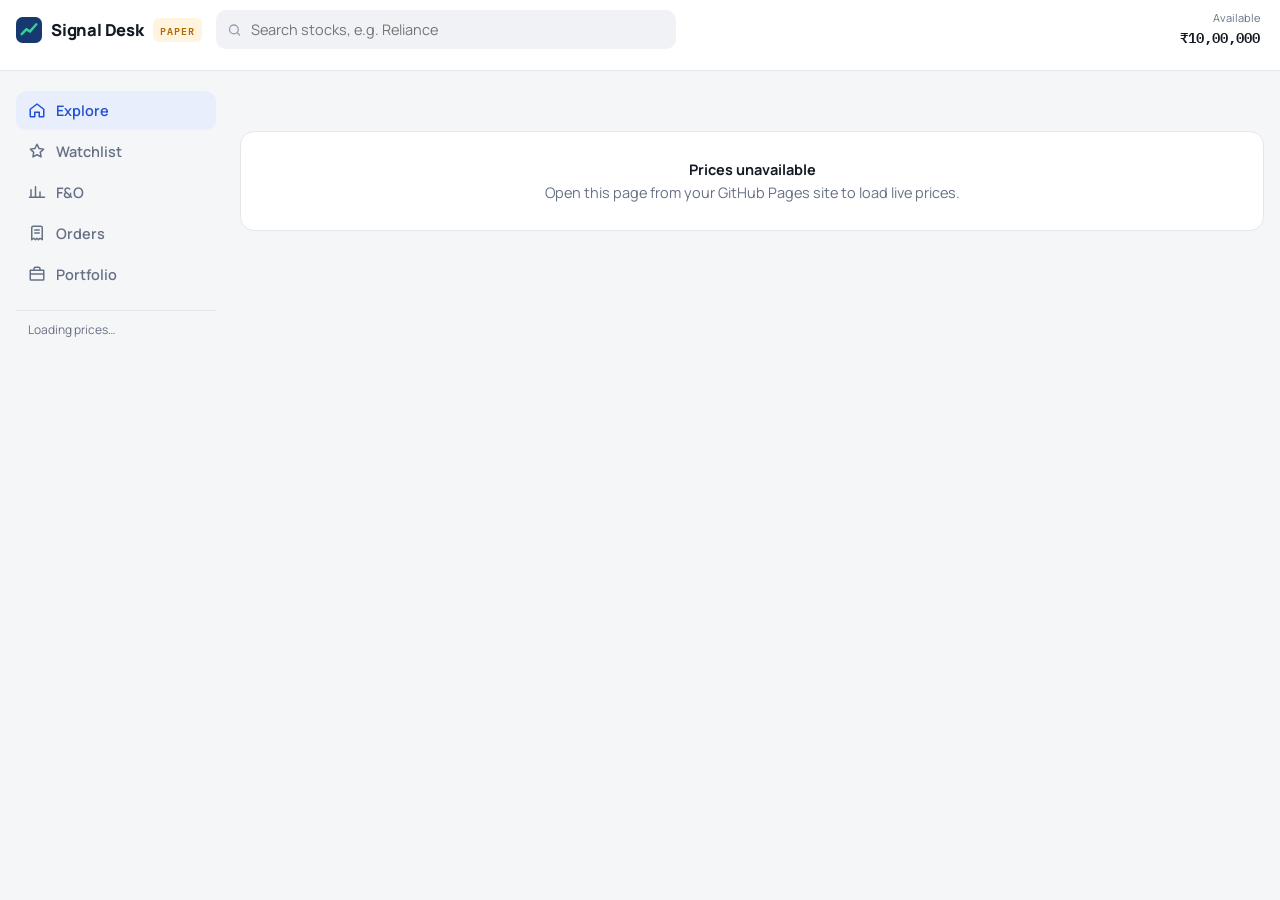
==== docs/trade/index.html @ 90d7a387 "Add Groww-style paper trading app (stocks, F&O, portfolio) on live prices - docs/trade/engine.js: or" ====
<!doctype html>
<html lang="en">
<head>
<meta charset="utf-8">
<meta name="viewport" content="width=device-width, initial-scale=1, viewport-fit=cover">
<title>Signal Desk Trade</title>
<meta name="robots" content="noindex, nofollow">
<meta name="theme-color" content="#f5f6f8">
<link rel="icon" href="data:image/svg+xml,<svg xmlns='http://www.w3.org/2000/svg' viewBox='0 0 32 32'><rect width='32' height='32' rx='8' fill='%23163a70'/><path d='M7 21l6-6 4 3 8-9' stroke='%2334d399' stroke-width='3' fill='none' stroke-linecap='round' stroke-linejoin='round'/></svg>">
<link rel="preconnect" href="https://fonts.googleapis.com">
<link href="https://fonts.googleapis.com/css2?family=Manrope:wght@400;500;600;700;800&family=IBM+Plex+Mono:wght@400;500;600&display=swap" rel="stylesheet">
<style>
/* Layout: sticky top bar + index ticker, sidebar nav on desktop / bottom nav on phones, sheet for orders */
:root{
  --bg:#f5f6f8; --surface:#ffffff; --surface2:#f0f2f5; --ink:#141a24; --muted:#667085; --faint:#98a2b3;
  --line:#e4e7ec; --accent:#1f4fd6; --accent-ink:#ffffff; --accent-soft:#e8eefc;
  --up:#0b9a5f; --up-soft:#e6f6ee; --down:#d9363e; --down-soft:#fdecec; --warn:#b26b00; --warn-soft:#fff4e0;
  --shadow:0 1px 2px rgba(16,24,40,.06),0 8px 24px rgba(16,24,40,.06);
  --sans:"Manrope",system-ui,-apple-system,"Segoe UI",sans-serif; --mono:"IBM Plex Mono",ui-monospace,Menlo,monospace;
  --r:14px;
}
@media (prefers-color-scheme: dark){:root:not([data-theme="light"]){
  --bg:#0c1016; --surface:#141a22; --surface2:#1b222c; --ink:#e7ebf1; --muted:#97a1b1; --faint:#677285;
  --line:#252d39; --accent:#7aa2ff; --accent-ink:#0c1016; --accent-soft:#1b2640;
  --up:#33d391; --up-soft:rgba(51,211,145,.12); --down:#ff6b72; --down-soft:rgba(255,107,114,.12); --warn:#f2b44c; --warn-soft:rgba(242,180,76,.12);
  --shadow:0 1px 2px rgba(0,0,0,.3),0 8px 24px rgba(0,0,0,.25); color-scheme:dark}}
:root[data-theme="dark"]{
  --bg:#0c1016; --surface:#141a22; --surface2:#1b222c; --ink:#e7ebf1; --muted:#97a1b1; --faint:#677285;
  --line:#252d39; --accent:#7aa2ff; --accent-ink:#0c1016; --accent-soft:#1b2640;
  --up:#33d391; --up-soft:rgba(51,211,145,.12); --down:#ff6b72; --down-soft:rgba(255,107,114,.12); --warn:#f2b44c; --warn-soft:rgba(242,180,76,.12);
  --shadow:0 1px 2px rgba(0,0,0,.3),0 8px 24px rgba(0,0,0,.25); color-scheme:dark}
*{box-sizing:border-box}
html,body{margin:0;background:var(--bg);color:var(--ink);font-family:var(--sans);font-size:14.5px;-webkit-font-smoothing:antialiased}
button,input,select{font:inherit;color:inherit}
button{cursor:pointer}
a{color:var(--accent);text-decoration:none}
.num{font-family:var(--mono);font-variant-numeric:tabular-nums;letter-spacing:-.2px}
.up{color:var(--up)} .down{color:var(--down)} .muted{color:var(--muted)} .faint{color:var(--faint)}
:focus-visible{outline:2px solid var(--accent);outline-offset:2px}

/* top bar */
.top{position:sticky;top:0;z-index:30;background:var(--surface);border-bottom:1px solid var(--line);padding-top:env(safe-area-inset-top,0px)}
.top-in{display:flex;align-items:center;gap:14px;padding:10px max(16px,env(safe-area-inset-right,0px)) 10px max(16px,env(safe-area-inset-left,0px));max-width:1320px;margin:0 auto}
.brand{display:flex;align-items:center;gap:9px;font-weight:800;font-size:16.5px;letter-spacing:-.2px;white-space:nowrap}
.brand svg{width:26px;height:26px;flex:none}
.paper{font:600 10px var(--mono);letter-spacing:1px;color:var(--warn);background:var(--warn-soft);padding:3px 7px;border-radius:6px}
.search{position:relative;flex:1;max-width:460px}
.search input{width:100%;background:var(--surface2);border:1px solid transparent;border-radius:10px;padding:9px 12px 9px 34px;outline:none}
.search input:focus{border-color:var(--accent);background:var(--surface)}
.search svg{position:absolute;left:11px;top:50%;transform:translateY(-50%);width:15px;height:15px;color:var(--faint)}
.results{position:absolute;left:0;right:0;top:calc(100% + 6px);background:var(--surface);border:1px solid var(--line);border-radius:12px;box-shadow:var(--shadow);max-height:60vh;overflow:auto;z-index:40}
.results button{display:flex;width:100%;justify-content:space-between;gap:12px;padding:10px 12px;background:none;border:0;text-align:left}
.results button:hover,.results button.sel{background:var(--surface2)}
.funds-pill{margin-left:auto;display:flex;flex-direction:column;align-items:flex-end;line-height:1.15;background:none;border:0;padding:2px 4px}
.funds-pill span{font-size:11px;color:var(--muted)} .funds-pill b{font:600 14px var(--mono)}
.ticker{display:flex;gap:8px;overflow-x:auto;padding:0 max(16px,env(safe-area-inset-right,0px)) 10px max(16px,env(safe-area-inset-left,0px));max-width:1320px;margin:0 auto;scrollbar-width:none}
.ticker::-webkit-scrollbar{display:none}
.tick{flex:none;display:flex;gap:8px;align-items:baseline;background:var(--surface2);border:0;border-radius:9px;padding:6px 10px;white-space:nowrap}
.tick b{font-weight:700;font-size:12.5px} .tick .num{font-size:12.5px}

/* shell */
.shell{max-width:1320px;margin:0 auto;display:grid;grid-template-columns:200px minmax(0,1fr);gap:24px;padding:20px max(16px,env(safe-area-inset-right,0px)) 40px max(16px,env(safe-area-inset-left,0px))}
.side{position:sticky;top:120px;align-self:start;display:flex;flex-direction:column;gap:2px}
.nav-btn{display:flex;align-items:center;gap:10px;padding:10px 12px;border-radius:10px;background:none;border:0;font-weight:600;color:var(--muted);text-align:left}
.nav-btn svg{width:18px;height:18px}
.nav-btn:hover{background:var(--surface2);color:var(--ink)}
.nav-btn.on{background:var(--accent-soft);color:var(--accent)}
.data-note{margin-top:14px;padding:10px 12px;font-size:12px;color:var(--muted);line-height:1.5;border-top:1px solid var(--line)}
.bottom{display:none}
main{min-width:0}
h1{font-size:22px;letter-spacing:-.3px;margin:0 0 4px;text-wrap:balance}
h2{font-size:15.5px;margin:26px 0 12px;letter-spacing:-.1px}
.sub{color:var(--muted);font-size:13px}
.card{background:var(--surface);border:1px solid var(--line);border-radius:var(--r)}
.pad{padding:16px}
.row{display:flex;align-items:center;gap:12px}
.grow{flex:1;min-width:0}
.pill{display:inline-flex;align-items:center;gap:5px;font:600 11px var(--mono);letter-spacing:.4px;padding:3px 7px;border-radius:6px;background:var(--surface2);color:var(--muted);white-space:nowrap}
.pill.up{background:var(--up-soft);color:var(--up)} .pill.down{background:var(--down-soft);color:var(--down)}
.pill.warn{background:var(--warn-soft);color:var(--warn)} .pill.acc{background:var(--accent-soft);color:var(--accent)}
.dot{width:7px;height:7px;border-radius:50%;background:currentColor}
.live .dot{animation:pulse 1.6s infinite}
@keyframes pulse{50%{opacity:.25}}
@media (prefers-reduced-motion:reduce){.live .dot{animation:none}}

.grid{display:grid;gap:12px}
.g-idx{grid-template-columns:repeat(auto-fill,minmax(150px,1fr))}
.g-tiles{grid-template-columns:repeat(auto-fill,minmax(150px,1fr))}
.tile{background:var(--surface);border:1px solid var(--line);border-radius:12px;padding:12px 14px;text-align:left;display:flex;flex-direction:column;gap:6px;min-width:0}
.tile:hover{border-color:var(--faint)}
.tile .nm{font-weight:700;font-size:13.5px;white-space:nowrap;overflow:hidden;text-overflow:ellipsis}
.tile .px{font:600 16px var(--mono)}
.tile .ch{font:500 12.5px var(--mono)}
.tabs{display:flex;gap:6px;flex-wrap:wrap}
.tab{border:1px solid var(--line);background:var(--surface);padding:7px 12px;border-radius:999px;font-weight:600;font-size:13px;color:var(--muted)}
.tab.on{background:var(--ink);color:var(--surface);border-color:var(--ink)}
.seg{display:inline-flex;background:var(--surface2);border-radius:10px;padding:3px;gap:2px}
.seg button{border:0;background:none;padding:7px 12px;border-radius:8px;font-weight:600;font-size:13px;color:var(--muted)}
.seg button.on{background:var(--surface);color:var(--ink);box-shadow:0 1px 2px rgba(0,0,0,.08)}

/* tables & lists */
.tbl-wrap{overflow-x:auto}
table{width:100%;border-collapse:collapse}
th,td{padding:10px 12px;border-bottom:1px solid var(--line);text-align:left;white-space:nowrap;font-size:13.5px}
th{font-size:11.5px;color:var(--muted);font-weight:600;letter-spacing:.3px;text-transform:uppercase;background:var(--surface)}
tr:last-child td{border-bottom:0}
td.r,th.r{text-align:right}
tbody tr.click{cursor:pointer} tbody tr.click:hover td{background:var(--surface2)}
.list-item{display:flex;align-items:center;gap:12px;padding:12px 16px;border-bottom:1px solid var(--line);background:none;border-left:0;border-right:0;border-top:0;width:100%;text-align:left}
.list-item:last-child{border-bottom:0}
.list-item:hover{background:var(--surface2)}
.li-main{flex:1;min-width:0}
.li-main b{display:block;font-weight:700;white-space:nowrap;overflow:hidden;text-overflow:ellipsis}
.li-main > span{font-size:12.5px;color:var(--muted);white-space:nowrap;overflow:hidden;text-overflow:ellipsis;display:block}
.li-end{text-align:right}
.li-end b{display:block;font:600 14px var(--mono)}
.li-end span{font:500 12.5px var(--mono)}
.empty{padding:28px 16px;text-align:center;color:var(--muted)}
.empty b{display:block;color:var(--ink);margin-bottom:4px}

/* buttons */
.btn{border:0;border-radius:10px;padding:10px 16px;font-weight:700;background:var(--surface2);color:var(--ink)}
.btn:hover{filter:brightness(.97)}
.btn.buy{background:var(--up);color:#fff} .btn.sell{background:var(--down);color:#fff}
.btn.pri{background:var(--accent);color:var(--accent-ink)}
.btn.ghost{background:none;border:1px solid var(--line)}
.btn.sm{padding:6px 10px;font-size:12.5px;border-radius:8px}
.btn:disabled{opacity:.5;cursor:not-allowed}
.icon-btn{border:1px solid var(--line);background:var(--surface);border-radius:10px;width:38px;height:38px;display:inline-grid;place-items:center}
.icon-btn svg{width:18px;height:18px}
.icon-btn.on{color:var(--warn);border-color:var(--warn)}

/* stock page */
.quote-head{display:flex;flex-wrap:wrap;gap:16px;align-items:flex-end;justify-content:space-between}
.big{font:600 30px var(--mono);letter-spacing:-.6px}
.chart{position:relative;margin-top:14px}
.chart svg{display:block;width:100%;height:240px}
.chart .tip{position:absolute;top:0;pointer-events:none;background:var(--surface);border:1px solid var(--line);border-radius:8px;padding:4px 8px;font:500 12px var(--mono);box-shadow:var(--shadow);white-space:nowrap;transform:translateX(-50%)}
.range{display:grid;gap:6px}
.range .bar{position:relative;height:6px;background:var(--surface2);border-radius:3px}
.range .bar i{position:absolute;top:-3px;width:3px;height:12px;border-radius:2px;background:var(--ink);transform:translateX(-1px)}
.range .ends{display:flex;justify-content:space-between;font:500 12px var(--mono);color:var(--muted)}
.stats{display:grid;grid-template-columns:repeat(auto-fill,minmax(150px,1fr));gap:14px 20px}
.stat span{display:block;font-size:12px;color:var(--muted);margin-bottom:3px}
.stat b{font:600 15px var(--mono)}
.trade-bar{display:flex;gap:10px}
.trade-bar .btn{flex:1;padding:12px}

/* option chain */
.oc th,.oc td{padding:7px 10px;font-size:13px}
.oc td.k{font-weight:700;text-align:center;background:var(--surface2);font-family:var(--mono)}
.oc th.k{text-align:center}
.oc td.itm{background:var(--warn-soft)}
.oc .px-btn{border:1px solid transparent;background:none;border-radius:7px;padding:4px 7px;font:600 13px var(--mono)}
.oc .px-btn:hover{border-color:var(--accent);color:var(--accent)}
.oc tr.spot td{padding:0;border-bottom:2px solid var(--accent);height:0}
.oc .spot-tag{position:relative}
.oc .spot-tag span{position:absolute;left:50%;transform:translate(-50%,-50%);background:var(--accent);color:var(--accent-ink);font:600 11px var(--mono);padding:2px 8px;border-radius:999px}
.oi{font-size:12px;color:var(--muted)}

/* signal card */
.sig{display:flex;flex-wrap:wrap;gap:12px 20px;align-items:center;padding:14px 16px;border-radius:var(--r);border:1px solid var(--line);background:var(--surface)}
.sig.call{border-color:var(--up);background:linear-gradient(110deg,var(--up-soft),var(--surface) 55%)}
.sig.put{border-color:var(--down);background:linear-gradient(110deg,var(--down-soft),var(--surface) 55%)}
.sig .k{font-size:11px;letter-spacing:.8px;text-transform:uppercase;font-weight:700}
.sig .o{font:600 18px var(--mono)}

/* sheet */
.scrim{position:fixed;inset:0;background:rgba(10,14,20,.42);z-index:50;display:flex;justify-content:flex-end}
.sheet{width:min(440px,100%);height:100%;background:var(--surface);display:flex;flex-direction:column;box-shadow:var(--shadow);padding-top:env(safe-area-inset-top,0px)}
.sheet-h{padding:16px 18px;border-bottom:1px solid var(--line)}
.sheet-b{padding:16px 18px;overflow:auto;flex:1;display:flex;flex-direction:column;gap:16px}
.sheet-f{padding:14px 18px calc(14px + env(safe-area-inset-bottom,0px));border-top:1px solid var(--line);display:flex;flex-direction:column;gap:10px}
.side-toggle{display:grid;grid-template-columns:1fr 1fr;background:var(--surface2);border-radius:10px;padding:3px}
.side-toggle button{border:0;background:none;padding:9px;border-radius:8px;font-weight:700;color:var(--muted)}
.side-toggle button.on.b{background:var(--up);color:#fff} .side-toggle button.on.s{background:var(--down);color:#fff}
.field{display:flex;flex-direction:column;gap:6px}
.field label{font-size:12.5px;color:var(--muted);font-weight:600}
.field input{border:1px solid var(--line);background:var(--surface);border-radius:10px;padding:10px 12px;font:600 15px var(--mono);outline:none;width:100%}
.field input:focus{border-color:var(--accent)}
.field input:disabled{background:var(--surface2);color:var(--muted)}
.stepper{display:flex;gap:6px}
.stepper button{width:42px;border:1px solid var(--line);background:var(--surface2);border-radius:10px;font-weight:700}
.kv{display:flex;justify-content:space-between;font-size:13px;gap:10px}
.kv b{font:600 13px var(--mono)}
.err{background:var(--down-soft);color:var(--down);border-radius:10px;padding:9px 12px;font-size:13px}
.info{background:var(--warn-soft);color:var(--warn);border-radius:10px;padding:9px 12px;font-size:13px}
.confirm{background:var(--surface2);border-radius:12px;padding:12px;display:flex;flex-direction:column;gap:10px}

/* toasts */
.toasts{position:fixed;right:max(16px,env(safe-area-inset-right,0px));bottom:calc(16px + env(safe-area-inset-bottom,0px));display:flex;flex-direction:column;gap:8px;z-index:60;max-width:min(380px,calc(100% - 32px))}
.toast{background:var(--ink);color:var(--surface);border-radius:12px;padding:11px 14px;font-size:13.5px;box-shadow:var(--shadow);animation:in .2s ease-out}
.toast b{display:block}
@keyframes in{from{transform:translateY(8px);opacity:0}}

/* summary strip */
.sum{display:grid;grid-template-columns:repeat(auto-fit,minmax(150px,1fr));gap:1px;background:var(--line);border:1px solid var(--line);border-radius:var(--r);overflow:hidden}
.sum div{background:var(--surface);padding:14px 16px}
.sum span{display:block;font-size:12px;color:var(--muted);margin-bottom:4px}
.sum b{font:600 18px var(--mono)}

@media (max-width:860px){
  .shell{grid-template-columns:minmax(0,1fr);padding-bottom:calc(84px + env(safe-area-inset-bottom,0px));padding-top:14px}
  .side{display:none}
  .bottom{display:grid;grid-template-columns:repeat(5,1fr);position:fixed;left:0;right:0;bottom:0;z-index:30;background:var(--surface);border-top:1px solid var(--line);padding:6px max(6px,env(safe-area-inset-right,0px)) calc(6px + env(safe-area-inset-bottom,0px)) max(6px,env(safe-area-inset-left,0px))}
  .bottom .nav-btn{flex-direction:column;gap:3px;font-size:11px;padding:6px 2px;justify-content:center;align-items:center}
  .bottom .nav-btn.on{background:none}
  .brand .word{display:none}
  .funds-pill span{display:none}
  .sheet{width:100%;height:auto;max-height:92%;margin-top:auto;border-radius:18px 18px 0 0}
  .scrim{align-items:flex-end}
  .toasts{bottom:calc(84px + env(safe-area-inset-bottom,0px))}
  .big{font-size:26px}
  .oc .c-chg{display:none}
  .oc th,.oc td{padding:7px 6px}
  .chart svg{height:200px}
}
</style>
</head>
<body>
<header class="top">
  <div class="top-in">
    <div class="brand">
      <svg viewBox="0 0 32 32" aria-hidden="true"><rect width="32" height="32" rx="8" fill="#163a70"/><path d="M7 21l6-6 4 3 8-9" stroke="#34d399" stroke-width="3" fill="none" stroke-linecap="round" stroke-linejoin="round"/></svg>
      <span class="word">Signal Desk</span><span class="paper" title="Virtual money – no real orders are placed">PAPER</span>
    </div>
    <div class="search">
      <svg viewBox="0 0 24 24" fill="none" stroke="currentColor" stroke-width="2.2" aria-hidden="true"><circle cx="11" cy="11" r="7"/><path d="M20 20l-3.5-3.5" stroke-linecap="round"/></svg>
      <input id="q" type="search" placeholder="Search stocks, e.g. Reliance" autocomplete="off" aria-label="Search stocks">
      <div id="results" class="results" hidden></div>
    </div>
    <button class="funds-pill" id="fundsPill" title="Available to trade"><span>Available</span><b id="availTop">—</b></button>
  </div>
  <div class="ticker" id="ticker"></div>
</header>

<div class="shell">
  <nav class="side" id="sideNav"></nav>
  <main id="view"></main>
</div>
<nav class="bottom" id="bottomNav"></nav>
<div id="sheetRoot"></div>
<div class="toasts" id="toasts" aria-live="polite"></div>

<script src="engine.js"></script>
<script>
"use strict";
const E = window.PaperEngine;
const $ = s => document.querySelector(s);
const esc = s => String(s == null ? "" : s).replace(/[&<>"']/g, c => ({"&":"&amp;","<":"&lt;",">":"&gt;",'"':"&quot;","'":"&#39;"}[c]));
const fmt = (x, d = 2) => x == null || isNaN(x) ? "—" : Number(x).toLocaleString("en-IN", {minimumFractionDigits: d, maximumFractionDigits: d});
const rs = (x, d = 2) => x == null || isNaN(x) ? "—" : (x < 0 ? "−₹" : "₹") + fmt(Math.abs(x), d);
const sgn = (x, d = 2) => x == null || isNaN(x) ? "—" : (x > 0 ? "+" : x < 0 ? "−" : "") + fmt(Math.abs(x), d);
const cls = x => x > 0 ? "up" : x < 0 ? "down" : "muted";
const compact = x => x == null ? "—" : x >= 1e7 ? fmt(x / 1e7, 2) + " Cr" : x >= 1e5 ? fmt(x / 1e5, 2) + " L" : x >= 1e3 ? fmt(x / 1e3, 1) + " K" : fmt(x, 0);
const store = {
  get(k, d) { try { const v = localStorage.getItem(k); return v ? JSON.parse(v) : d; } catch (e) { return d; } },
  set(k, v) { try { localStorage.setItem(k, JSON.stringify(v)); } catch (e) {} }
};
const ICON = {
  explore: '<path d="M3 11l9-7 9 7v9a1 1 0 01-1 1h-5v-6H9v6H4a1 1 0 01-1-1z"/>',
  watchlist: '<path d="M12 3l2.7 5.6 6.1.9-4.4 4.3 1 6.1L12 17l-5.4 2.9 1-6.1L3.2 9.5l6.1-.9z"/>',
  fno: '<path d="M4 19V9M10 19V5M16 19v-7M22 19H2"/>',
  orders: '<path d="M7 3h10a2 2 0 012 2v16l-3-2-2 2-2-2-2 2-2-2-3 2V5a2 2 0 012-2zM9 8h6M9 12h6"/>',
  portfolio: '<path d="M3 7h18v12a1 1 0 01-1 1H4a1 1 0 01-1-1zM8 7V5a2 2 0 012-2h4a2 2 0 012 2v2M3 12h18"/>',
  star: '<path d="M12 3l2.7 5.6 6.1.9-4.4 4.3 1 6.1L12 17l-5.4 2.9 1-6.1L3.2 9.5l6.1-.9z"/>',
  back: '<path d="M15 18l-6-6 6-6"/>'
};
const svg = (name, extra = "") => `<svg viewBox="0 0 24 24" fill="none" stroke="currentColor" stroke-width="2" stroke-linecap="round" stroke-linejoin="round" ${extra}>${ICON[name]}</svg>`;
const NAV = [["explore", "Explore"], ["watchlist", "Watchlist"], ["fno", "F&O"], ["orders", "Orders"], ["portfolio", "Portfolio"]];
const INDEX_ORDER = ["NIFTY", "SENSEX", "BANKNIFTY", "FINNIFTY", "MIDCPNIFTY", "INDIAVIX"];
const INDEX_LABEL = {NIFTY: "NIFTY 50", SENSEX: "SENSEX", BANKNIFTY: "BANK NIFTY", FINNIFTY: "FIN NIFTY", MIDCPNIFTY: "MIDCAP SELECT", INDIAVIX: "INDIA VIX"};

// ------------------------------------------------------------------ state
const ACCT_KEY = "signaldesk.paper.account.v1", WATCH_KEY = "signaldesk.paper.watch.v1";
let acct = store.get(ACCT_KEY, null) || E.newAccount(1000000);
let watch = store.get(WATCH_KEY, ["RELIANCE", "HDFCBANK", "ICICIBANK", "INFY", "TCS", "SBIN", "ITC", "LT"]);
const D = {quotes: null, chains: null, universe: null, intraday: null, signals: null, history: {}};
let chainsAt = 0, intradayAt = 0, signalsAt = 0, loadError = "";
const save = () => store.set(ACCT_KEY, acct);

function dataBase() {
  const p = new URLSearchParams(location.search).get("data");
  if (p) return p.replace(/\/?$/, "/");
  const h = location.hostname;
  if (h.endsWith(".github.io")) {
    const owner = h.split(".")[0], seg = location.pathname.split("/").filter(Boolean)[0];
    return `https://raw.githubusercontent.com/${owner}/${seg || owner + ".github.io"}/market-data/`;
  }
  return null;
}
const BASE = dataBase();
const SIG_BASE = BASE && BASE.replace(/market-data\/$/, "signals-data/");
async function getJSON(url) {
  const r = await fetch(url + (url.includes("?") ? "&" : "?") + "t=" + Date.now(), {cache: "no-store"});
  if (!r.ok) throw new Error(r.status + " " + url.split("/").pop());
  return r.json();
}

// --------------------------------------------------------------- routing
let route = {name: "explore", arg: null}, portfolioTab = store.get("signaldesk.paper.ptab", "positions"), ordersTab = "open";
let lastChainView = null, fnoU = "NIFTY", fnoExp = null, chartRange = "1D", exploreSort = {k: "chp", dir: -1}, exploreFilter = "";
function parseHash() {
  const h = decodeURIComponent(location.hash.slice(1) || "explore");
  const [name, ...rest] = h.split("-");
  const arg = rest.join("-") || null;
  if (["explore", "watchlist", "fno", "orders", "portfolio", "stock", "index"].includes(name)) return {name, arg};
  return {name: "explore", arg: null};
}
function go(hash) { if (location.hash.slice(1) !== hash) location.hash = hash; else onRoute(); }
function onRoute() {
  route = parseHash();
  if (route.name === "fno" && route.arg) { fnoU = route.arg; fnoExp = null; }
  if (route.name !== "fno") lastChainView = null;
  if (route.name === "stock" || route.name === "index") chartRange = "1D";
  renderNav(); render(); window.scrollTo(0, 0);
  if (route.name === "fno") ensureChains();
  if (route.name === "stock" || route.name === "index") { ensureIntraday(); }
}
window.addEventListener("hashchange", onRoute);

function renderNav() {
  const active = {stock: "explore", index: "explore"}[route.name] || route.name;
  const html = NAV.map(([k, label]) => `<button class="nav-btn ${active === k ? "on" : ""}" data-go="${k}">${svg(k)}<span>${label}</span></button>`).join("");
  $("#sideNav").innerHTML = html + `<div class="data-note" id="dataNote"></div>`;
  $("#bottomNav").innerHTML = html;
  renderDataNote();
}
function renderDataNote() {
  const el = $("#dataNote"); if (!el) return;
  const q = D.quotes;
  el.innerHTML = q ? `Prices from NSE &amp; Yahoo, updated ${esc(q.ts.slice(11, 16))} IST · can lag 1–2 min.<br>Paper trading with virtual money. No real orders are placed.` : esc(loadError || "Loading prices…");
}

// ------------------------------------------------------------ data load
async function loadQuotes() {
  if (!BASE) { loadError = "Open this page from your GitHub Pages site to load live prices."; render(); return; }
  try {
    const [q, u] = await Promise.all([getJSON(BASE + "quotes.json"), D.universe ? Promise.resolve(D.universe) : getJSON(BASE + "universe.json")]);
    D.quotes = q; D.universe = u; loadError = "";
  } catch (e) { loadError = "Couldn't load prices (" + e.message + "). Retrying…"; }
  if (needChains() && Date.now() - chainsAt > 25000) await ensureChains(true);
  tick();
}
function needChains() {
  if (route.name === "fno" || (sheet && sheet.inst.startsWith("OPT:"))) return true;
  if (Object.values(acct.positions).some(p => p.qty && p.inst.startsWith("OPT:"))) return true;
  return acct.orders.some(o => (o.status === "OPEN" || o.status === "TRIGGER_PENDING") && o.inst.startsWith("OPT:"));
}
async function ensureChains(force) {
  if (!BASE || (!force && D.chains && Date.now() - chainsAt < 25000)) { if (route.name === "fno") render(); return; }
  try { D.chains = await getJSON(BASE + "chains.json"); chainsAt = Date.now(); } catch (e) {}
  if (route.name === "fno" || sheet) render();
}
async function ensureIntraday() {
  if (!BASE) return;
  if (!D.intraday || Date.now() - intradayAt > 60000) {
    try { D.intraday = await getJSON(BASE + "intraday.json"); intradayAt = Date.now(); } catch (e) {}
  }
  const sym = route.arg;
  if (chartRange !== "1D" && sym && !D.history[sym]) {
    try { D.history[sym] = await getJSON(BASE + "history/" + encodeURIComponent(sym) + ".json"); } catch (e) { D.history[sym] = {t: [], c: []}; }
  }
  if (route.name === "stock" || route.name === "index") render();
}
async function loadSignals() {
  if (!SIG_BASE || Date.now() - signalsAt < 55000) return;
  signalsAt = Date.now();
  try { D.signals = await getJSON(SIG_BASE + "signals.json"); } catch (e) {}
}
const engineData = () => ({quotes: D.quotes, chains: D.chains, universe: D.universe});

function tick() {
  if (D.quotes) {
    const evs = E.process(acct, engineData(), new Date());
    if (evs.length) { save(); evs.forEach(toastEvent); }
  }
  renderTop();
  const a = document.activeElement;
  const typing = a && a.tagName === "INPUT" && a.closest("#view");
  if (!typing) render();
  if (sheet) renderSheet();
}

// ------------------------------------------------------------ helpers
const stocks = () => (D.quotes && D.quotes.stocks) || {};
const uniStock = s => (D.universe && D.universe.stocks && D.universe.stocks[s]) || {};
const nameOf = s => uniStock(s).full || uniStock(s).name || s;
const chg = q => q && q.pc ? {abs: q.p - q.pc, pct: (q.p / q.pc - 1) * 100} : {abs: null, pct: null};
function idxQuote(k) { return D.quotes && D.quotes.indices && D.quotes.indices[k]; }
function marketPill() {
  const ph = D.quotes ? E.sessionPhase(engineData(), new Date()) : "loading";
  const open = D.quotes && E.marketOpen(engineData(), new Date());
  if (open) return `<span class="pill up live"><span class="dot"></span>Market open</span>`;
  if (ph === "open" && D.quotes) return `<span class="pill warn">Prices delayed</span>`;
  return `<span class="pill">${ph === "pre" ? "Pre-open" : ph === "loading" ? "Loading" : "Market closed"}</span>`;
}

function renderTop() {
  const t = $("#ticker");
  t.innerHTML = INDEX_ORDER.map(k => {
    const q = idxQuote(k); if (!q) return "";
    const c = chg(q);
    return `<button class="tick" data-go="index-${k}"><b>${INDEX_LABEL[k]}</b><span class="num">${fmt(q.p)}</span><span class="num ${cls(c.abs)}">${sgn(c.pct)}%</span></button>`;
  }).join("");
  const s = E.summary(acct, engineData());
  $("#availTop").textContent = rs(s.available, 0);
  renderDataNote();
}

// ----------------------------------------------------------- charts
function chartSVG(xs, ys, opts = {}) {
  if (!ys || ys.length < 2) return `<div class="empty"><b>No chart data yet</b>The line appears once trading starts.</div>`;
  const W = 800, H = 240, pad = {t: 14, r: 8, b: 22, l: 8};
  const ref = opts.ref;
  let lo = Math.min(...ys, ref != null ? ref : Infinity), hi = Math.max(...ys, ref != null ? ref : -Infinity);
  if (hi === lo) { hi += 1; lo -= 1; }
  const span = hi - lo; lo -= span * .08; hi += span * .08;
  const x0 = opts.xmin != null ? opts.xmin : xs[0], x1 = opts.xmax != null ? opts.xmax : xs[xs.length - 1];
  const X = x => pad.l + (x - x0) / ((x1 - x0) || 1) * (W - pad.l - pad.r);
  const Y = y => pad.t + (hi - y) / (hi - lo) * (H - pad.t - pad.b);
  const up = ys[ys.length - 1] >= (ref != null ? ref : ys[0]);
  const col = up ? "var(--up)" : "var(--down)";
  const pts = xs.map((x, i) => `${X(x).toFixed(1)},${Y(ys[i]).toFixed(1)}`);
  const area = `M${pts[0]} L${pts.join(" L")} L${X(xs[xs.length - 1]).toFixed(1)},${H - pad.b} L${X(xs[0]).toFixed(1)},${H - pad.b} Z`;
  const gid = "g" + Math.random().toString(36).slice(2, 7);
  const refLine = ref != null ? `<line x1="${pad.l}" x2="${W - pad.r}" y1="${Y(ref)}" y2="${Y(ref)}" stroke="var(--faint)" stroke-dasharray="4 4" stroke-width="1"/>` : "";
  const labels = (opts.labels || []).map(([x, t]) => { const px = X(x), a = px < 40 ? "start" : px > W - 40 ? "end" : "middle";
    return `<text x="${px}" y="${H - 5}" font-size="11" fill="var(--faint)" text-anchor="${a}" font-family="var(--mono)">${t}</text>`; }).join("");
  const last = `<circle cx="${X(xs[xs.length - 1])}" cy="${Y(ys[ys.length - 1])}" r="3.5" fill="${col}"/>`;
  return `<svg viewBox="0 0 ${W} ${H}" preserveAspectRatio="none" data-x0="${x0}" data-x1="${x1}" data-w="${W}" data-pl="${pad.l}" data-pr="${pad.r}">
    <defs><linearGradient id="${gid}" x1="0" y1="0" x2="0" y2="1"><stop offset="0" stop-color="${col}" stop-opacity=".18"/><stop offset="1" stop-color="${col}" stop-opacity="0"/></linearGradient></defs>
    ${refLine}<path d="${area}" fill="url(#${gid})"/><polyline points="${pts.join(" ")}" fill="none" stroke="${col}" stroke-width="2" vector-effect="non-scaling-stroke" stroke-linejoin="round"/>${last}${labels}
    <line class="cursor" x1="0" x2="0" y1="${pad.t}" y2="${H - pad.b}" stroke="var(--faint)" stroke-width="1" vector-effect="non-scaling-stroke" visibility="hidden"/></svg><div class="tip" hidden></div>`;
}
function wireChart(el, xs, ys, fmtX) {
  if (!el || !ys || ys.length < 2) return;
  const svgEl = el.querySelector("svg"), tip = el.querySelector(".tip"), cur = el.querySelector(".cursor");
  const move = ev => {
    const r = svgEl.getBoundingClientRect();
    const fx = (ev.clientX - r.left) / r.width;
    const W = +svgEl.dataset.w, pl = +svgEl.dataset.pl, pr = +svgEl.dataset.pr, x0 = +svgEl.dataset.x0, x1 = +svgEl.dataset.x1;
    const xv = x0 + ((fx * W - pl) / (W - pl - pr)) * (x1 - x0);
    let best = 0; xs.forEach((x, i) => { if (Math.abs(x - xv) < Math.abs(xs[best] - xv)) best = i; });
    const px = pl + (xs[best] - x0) / ((x1 - x0) || 1) * (W - pl - pr);
    cur.setAttribute("x1", px); cur.setAttribute("x2", px); cur.setAttribute("visibility", "visible");
    tip.hidden = false; tip.style.left = (px / W * 100) + "%";
    tip.textContent = `${fmtX(xs[best])} · ₹${fmt(ys[best])}`;
  };
  svgEl.addEventListener("pointermove", move);
  svgEl.addEventListener("pointerleave", () => { tip.hidden = true; cur.setAttribute("visibility", "hidden"); });
}
const minToTime = m => { const t = 555 + m; return String(Math.floor(t / 60)).padStart(2, "0") + ":" + String(t % 60).padStart(2, "0"); };
const ymd = n => { const s = String(n); return new Date(`${s.slice(0, 4)}-${s.slice(4, 6)}-${s.slice(6)}T00:00:00Z`); };
const dShort = n => { const d = ymd(n); return d.getUTCDate() + " " + ["Jan","Feb","Mar","Apr","May","Jun","Jul","Aug","Sep","Oct","Nov","Dec"][d.getUTCMonth()] + (chartRange === "1Y" || chartRange === "6M" ? " " + String(d.getUTCFullYear()).slice(2) : ""); };
function chartBlock(sym, q) {
  let xs = [], ys = [], opts = {}, fx = minToTime;
  if (chartRange === "1D") {
    const s = D.intraday && D.intraday.series && D.intraday.series[sym];
    if (s) { xs = s[0].slice(); ys = s[1].slice(); }
    if (q && q.p && xs.length) { xs.push(Math.max(xs[xs.length - 1], Math.min(375, xs[xs.length - 1] + 1))); ys.push(q.p); }
    opts = {ref: q && q.pc, xmin: 0, xmax: 375, labels: [[0, "09:15"], [105, "11:00"], [225, "13:00"], [375, "15:30"]]};
  } else {
    const h = D.history[sym];
    if (!h) return `<div class="empty">Loading chart…</div>`;
    const n = {"1W": 5, "1M": 22, "3M": 66, "6M": 128, "1Y": 260}[chartRange];
    xs = h.t.slice(-n).map((_, i) => i); ys = h.c.slice(-n); const ts = h.t.slice(-n);
    if (q && q.p && ts.length && String(ts[ts.length - 1]) !== (D.quotes.ts || "").slice(0, 10).replace(/-/g, "")) { xs.push(xs.length); ys.push(q.p); ts.push(+D.quotes.ts.slice(0, 10).replace(/-/g, "")); }
    fx = i => dShort(ts[i]);
    const L = Math.max(1, Math.floor(xs.length / 4));
    opts = {labels: [0, L, 2 * L, 3 * L].filter(i => i < xs.length).map(i => [i, dShort(ts[i])])};
  }
  return {html: chartSVG(xs, ys, opts), xs, ys, fx};
}

// ------------------------------------------------------------- views
function render() {
  const v = $("#view");
  if (!D.quotes) {
    v.innerHTML = `<div class="card empty" style="margin-top:40px"><b>${loadError ? "Prices unavailable" : "Loading live prices…"}</b>${esc(loadError || "This takes a moment the first time.")}</div>`;
    return;
  }
  const fn = {explore: viewExplore, watchlist: viewWatch, fno: viewFno, orders: viewOrders, portfolio: viewPortfolio, stock: viewStock, index: viewIndex}[route.name] || viewExplore;
  v.innerHTML = fn();
  afterRender();
}
let afterHooks = [];
function afterRender() { const h = afterHooks; afterHooks = []; h.forEach(f => f()); }

function stockItem(s, extra = "") {
  const q = stocks()[s]; const c = chg(q || {});
  return `<button class="list-item" data-go="stock-${esc(s)}"><div class="li-main"><b>${esc(s)}</b><span>${esc(nameOf(s))}${extra}</span></div>
    <div class="li-end"><b>${q ? fmt(q.p) : "—"}</b><span class="${cls(c.abs)}">${sgn(c.abs)} (${sgn(c.pct)}%)</span></div></button>`;
}
function tile(s) {
  const q = stocks()[s]; const c = chg(q || {});
  return `<button class="tile" data-go="stock-${esc(s)}"><span class="nm">${esc(s)}</span><span class="muted" style="font-size:12px;white-space:nowrap;overflow:hidden;text-overflow:ellipsis">${esc(nameOf(s))}</span>
    <span class="px">₹${fmt(q.p)}</span><span class="ch ${cls(c.abs)}">${sgn(c.abs)} (${sgn(c.pct)}%)</span></button>`;
}

function signalCard() {
  const sigs = (D.signals || []).filter(s => s.status === "OPEN");
  if (!sigs.length) return "";
  return sigs.map(s => {
    const p = s.premium || {};
    const exp = p.expiry;
    const right = s.side === "CALL" ? "CE" : "PE";
    const key = exp ? `OPT:${s.index}:${exp}:${s.strike}:${right}` : null;
    const valid = s.valid_until && Date.now() < new Date(s.valid_until + "+05:30").getTime();
    const tradable = key && D.chains && E.chainRow(engineData(), s.index, exp, s.strike);
    return `<div class="sig ${s.side.toLowerCase()}">
      <div class="grow"><div class="k ${s.side === "CALL" ? "up" : "down"}">Signal · buy ${s.side.toLowerCase()} · ${esc(s.entry_time.slice(11, 16))} IST</div>
      <div class="o">${esc(s.option)}${p.price ? ` <span class="muted" style="font-size:14px">@ ${p.estimated ? "≈" : ""}₹${fmt(p.price)}</span>` : ""}</div>
      <div class="sub">${valid ? `Buy window open till ${esc(s.valid_until.slice(11, 16))}` : "Buy window closed"}${p.sl ? ` · SL ₹${fmt(p.sl)} · Target ₹${fmt(p.target)}` : ""}</div></div>
      ${key ? `<button class="btn ${tradable ? "buy" : ""}" data-trade="${esc(key)}" data-side="BUY" ${tradable ? "" : "disabled title='Option chain not loaded'"}>Paper trade</button>` : ""}
    </div>`;
  }).join("");
}

function viewExplore() {
  const all = Object.keys(stocks()).filter(s => stocks()[s].p && stocks()[s].pc);
  const withC = all.map(s => ({s, q: stocks()[s], pct: chg(stocks()[s]).pct, val: (stocks()[s].v || 0) * stocks()[s].p}));
  const gain = [...withC].sort((a, b) => b.pct - a.pct).slice(0, 6);
  const lose = [...withC].sort((a, b) => a.pct - b.pct).slice(0, 6);
  const active = [...withC].sort((a, b) => b.val - a.val).slice(0, 6);
  const f = exploreFilter.toLowerCase();
  let rows = withC.filter(x => !f || x.s.toLowerCase().includes(f) || nameOf(x.s).toLowerCase().includes(f));
  const k = exploreSort.k;
  rows.sort((a, b) => (k === "s" ? a.s.localeCompare(b.s) : k === "p" ? a.q.p - b.q.p : k === "val" ? a.val - b.val : a.pct - b.pct) * exploreSort.dir);
  const th = (key, label, r) => `<th class="${r ? "r" : ""}"><button class="tab" style="border:0;padding:0;background:none;font:inherit;color:inherit;text-transform:inherit;letter-spacing:inherit" data-sort="${key}">${label}${exploreSort.k === key ? (exploreSort.dir > 0 ? " ↑" : " ↓") : ""}</button></th>`;
  afterHooks.push(() => {
    const inp = $("#exploreFilter");
    if (inp) inp.addEventListener("input", e => { exploreFilter = e.target.value; const pos = e.target.selectionStart; render(); const n = $("#exploreFilter"); n.focus(); n.setSelectionRange(pos, pos); });
  });
  return `
  <div class="row" style="justify-content:space-between;flex-wrap:wrap;gap:10px"><div><h1>Explore</h1><div class="sub">F&amp;O stocks and indices · prices as of ${esc(D.quotes.ts.slice(11, 16))} IST</div></div>${marketPill()}</div>
  ${signalCard() ? `<h2>Today's signal</h2>${signalCard()}` : ""}
  <h2>Indices</h2>
  <div class="grid g-idx">${INDEX_ORDER.map(k => { const q = idxQuote(k); if (!q) return ""; const c = chg(q);
    return `<button class="tile" data-go="index-${k}"><span class="nm">${INDEX_LABEL[k]}</span><span class="px">${fmt(q.p)}</span><span class="ch ${cls(c.abs)}">${sgn(c.abs)} (${sgn(c.pct)}%)</span></button>`; }).join("")}</div>
  <h2>Top gainers</h2><div class="grid g-tiles">${gain.map(x => tile(x.s)).join("")}</div>
  <h2>Top losers</h2><div class="grid g-tiles">${lose.map(x => tile(x.s)).join("")}</div>
  <h2>Most traded today</h2><div class="grid g-tiles">${active.map(x => tile(x.s)).join("")}</div>
  <h2>All F&amp;O stocks <span class="muted" style="font-weight:500">(${all.length})</span></h2>
  <div class="card"><div class="pad" style="padding-bottom:6px"><div class="field"><input id="exploreFilter" placeholder="Filter by name or symbol" value="${esc(exploreFilter)}" style="font-family:var(--sans);font-weight:500"></div></div>
  <div class="tbl-wrap"><table><thead><tr>${th("s", "Company")}${th("p", "Price", 1)}${th("chp", "Change", 1)}${th("val", "Traded value", 1)}</tr></thead><tbody>
  ${rows.slice(0, 250).map(x => `<tr class="click" data-go="stock-${esc(x.s)}"><td><b>${esc(x.s)}</b><div class="muted" style="font-size:12px;max-width:260px;overflow:hidden;text-overflow:ellipsis">${esc(nameOf(x.s))}</div></td>
    <td class="r num">${fmt(x.q.p)}</td><td class="r num ${cls(x.pct)}">${sgn(x.pct)}%</td><td class="r num muted">₹${compact(x.val)}</td></tr>`).join("") || `<tr><td colspan="4" class="empty">No stocks match “${esc(exploreFilter)}”.</td></tr>`}
  </tbody></table></div></div>`;
}

function viewWatch() {
  return `<h1>Watchlist</h1><div class="sub">Tap ☆ on any stock page to add it here.</div>
  <div class="card" style="margin-top:16px">${watch.length ? watch.map(s => `<div class="row" style="border-bottom:1px solid var(--line)"><div class="grow">${stockItem(s).replace('class="list-item"', 'class="list-item" style="border:0"')}</div>
    <button class="btn sm buy" data-trade="EQ:${esc(s)}" data-side="BUY">B</button><button class="btn sm sell" data-trade="EQ:${esc(s)}" data-side="SELL" style="margin-right:12px">S</button></div>`).join("")
    : `<div class="empty"><b>Your watchlist is empty</b>Search for a stock and tap the star.</div>`}</div>`;
}

function rangeBar(lo, hi, v, l1, l2) {
  if (lo == null || hi == null || v == null || hi <= lo) return "";
  const p = Math.max(0, Math.min(100, (v - lo) / (hi - lo) * 100));
  return `<div class="range"><div class="ends"><span>${l1} ${fmt(lo)}</span><span>${l2} ${fmt(hi)}</span></div><div class="bar"><i style="left:${p}%"></i></div></div>`;
}
function rangeTabs() {
  return `<div class="tabs" style="margin-top:12px">${["1D", "1W", "1M", "3M", "6M", "1Y"].map(r => `<button class="tab ${chartRange === r ? "on" : ""}" data-range="${r}">${r}</button>`).join("")}</div>`;
}

function viewStock() {
  const s = route.arg; const q = stocks()[s];
  if (!q) return `<button class="btn ghost sm" onclick="history.back()">← Back</button><div class="card empty" style="margin-top:16px"><b>${esc(s)}</b>No live price for this symbol.</div>`;
  const c = chg(q); const u = uniStock(s);
  const ch = chartBlock(s, q);
  afterHooks.push(() => wireChart($("#chart"), ch.xs, ch.ys, ch.fx));
  const h = acct.holdings[s];
  const poss = Object.values(acct.positions).filter(p => p.qty && E.parse(p.inst).u === s);
  const chains = D.chains && Object.keys(D.chains.chains || {}).filter(k => k.startsWith(s + "|"));
  const futs = Object.entries((D.quotes && D.quotes.futures) || {}).filter(([k, f]) => f.u === s);
  const starred = watch.includes(s);
  return `
  <div class="row" style="gap:10px"><button class="icon-btn" onclick="history.back()" aria-label="Back">${svg("back")}</button>
    <div class="grow"><h1 style="margin:0">${esc(nameOf(s))}</h1><div class="sub">NSE: ${esc(s)}${u.lot ? ` · F&amp;O lot ${u.lot}` : ""}</div></div>
    <button class="icon-btn ${starred ? "on" : ""}" data-star="${esc(s)}" aria-label="${starred ? "Remove from" : "Add to"} watchlist">${svg("star", starred ? 'fill="currentColor"' : "")}</button></div>
  <div class="card pad" style="margin-top:16px">
    <div class="quote-head"><div><div class="big">₹${fmt(q.p)}</div><div class="num ${cls(c.abs)}" style="font-weight:600">${sgn(c.abs)} (${sgn(c.pct)}%) <span class="muted" style="font-weight:500">today</span></div></div>${marketPill()}</div>
    <div class="chart" id="chart">${typeof ch === "string" ? ch : ch.html}</div>
    ${rangeTabs()}
  </div>
  <div class="trade-bar" style="margin-top:14px"><button class="btn buy" data-trade="EQ:${esc(s)}" data-side="BUY">Buy</button><button class="btn sell" data-trade="EQ:${esc(s)}" data-side="SELL">Sell</button></div>
  ${h || poss.length ? `<h2>Your investment</h2><div class="card">${h ? holdingRow(s, h) : ""}${poss.map(positionRow).join("")}</div>` : ""}
  <h2>Performance</h2>
  <div class="card pad" style="display:grid;gap:18px">
    ${rangeBar(q.l, q.h, q.p, "Today's low", "Today's high")}
    ${rangeBar(q.yl, q.yh, q.p, "52W low", "52W high")}
    <div class="stats"><div class="stat"><span>Previous close</span><b>${fmt(q.pc)}</b></div><div class="stat"><span>Volume</span><b>${compact(q.v)}</b></div>
    <div class="stat"><span>Traded value</span><b>₹${compact((q.v || 0) * q.p)}</b></div><div class="stat"><span>Lot size</span><b>${u.lot || "—"}</b></div></div>
  </div>
  ${(chains && chains.length) || futs.length ? `<h2>Futures &amp; options</h2><div class="card">
    ${chains && chains.length ? `<button class="list-item" data-go="fno-${esc(s)}"><div class="li-main"><b>Option chain</b><span>${chains.length} expir${chains.length > 1 ? "ies" : "y"} available</span></div><span class="muted">→</span></button>` : ""}
    ${futs.map(([k, f]) => futRow(k, f)).join("")}</div>` : (u.lot ? `<h2>Futures &amp; options</h2><div class="card empty">Live F&amp;O prices for ${esc(s)} aren't in the feed. Add it to <span class="num">stock_chains</span> in feed_config.json to trade its options.</div>` : "")}
  `;
}
function futRow(k, f) {
  return `<div class="list-item"><div class="li-main"><b>${esc(E.label(k))}</b><span>OI ${compact(f.oi)} · Lot ${E.lotSize(E.parse(k), engineData())}</span></div>
    <div class="li-end" style="margin-right:8px"><b>${fmt(f.p)}</b><span class="${cls(f.ch)}">${sgn(f.ch)} (${sgn(f.chp)}%)</span></div>
    <button class="btn sm buy" data-trade="${esc(k)}" data-side="BUY">B</button><button class="btn sm sell" data-trade="${esc(k)}" data-side="SELL">S</button></div>`;
}

function viewIndex() {
  const k = route.arg; const q = idxQuote(k);
  if (!q) return `<div class="empty">Unknown index.</div>`;
  const c = chg(q); const ch = chartBlock(k, q);
  afterHooks.push(() => wireChart($("#chart"), ch.xs, ch.ys, ch.fx));
  const futs = Object.entries((D.quotes && D.quotes.futures) || {}).filter(([kk, f]) => f.u === k);
  const hasChain = D.chains && Object.keys(D.chains.chains || {}).some(x => x.startsWith(k + "|"));
  const fnoable = ["NIFTY", "BANKNIFTY", "FINNIFTY", "MIDCPNIFTY"].includes(k);
  return `
  <div class="row" style="gap:10px"><button class="icon-btn" onclick="history.back()" aria-label="Back">${svg("back")}</button><div class="grow"><h1 style="margin:0">${INDEX_LABEL[k]}</h1><div class="sub">Index</div></div></div>
  <div class="card pad" style="margin-top:16px"><div class="quote-head"><div><div class="big">${fmt(q.p)}</div><div class="num ${cls(c.abs)}" style="font-weight:600">${sgn(c.abs)} (${sgn(c.pct)}%)</div></div>${marketPill()}</div>
    <div class="chart" id="chart">${typeof ch === "string" ? ch : ch.html}</div>${rangeTabs()}</div>
  ${fnoable ? `<div class="trade-bar" style="margin-top:14px"><button class="btn pri" data-go="fno-${k}">Option chain</button></div>` : ""}
  <h2>Performance</h2><div class="card pad" style="display:grid;gap:18px">${rangeBar(q.l, q.h, q.p, "Today's low", "Today's high")}${rangeBar(q.yl, q.yh, q.p, "52W low", "52W high")}
    <div class="stats"><div class="stat"><span>Open</span><b>${fmt(q.o)}</b></div><div class="stat"><span>Previous close</span><b>${fmt(q.pc)}</b></div></div></div>
  ${futs.length ? `<h2>Futures</h2><div class="card">${futs.map(([kk, f]) => futRow(kk, f)).join("")}</div>` : ""}
  ${k === "SENSEX" ? `<div class="info" style="margin-top:14px">SENSEX options trade on BSE, which has no free live feed, so they can't be paper-traded here.</div>` : ""}`;
}

// F&O ------------------------------------------------------------------
function chainUnderlyings() {
  const keys = Object.keys((D.chains && D.chains.chains) || {});
  const u = [...new Set(keys.map(k => k.split("|")[0]))];
  const idx = ["NIFTY", "BANKNIFTY", "FINNIFTY", "MIDCPNIFTY"].filter(x => u.includes(x));
  return idx.concat(u.filter(x => !idx.includes(x)).sort());
}
function viewFno() {
  if (!D.chains) return `<h1>F&amp;O</h1><div class="card empty" style="margin-top:16px">Loading option chains…</div>`;
  const us = chainUnderlyings();
  if (!us.includes(fnoU)) fnoU = us[0];
  const exps = Object.keys(D.chains.chains).filter(k => k.startsWith(fnoU + "|")).map(k => k.split("|")[1]).sort();
  if (!fnoExp || !exps.includes(fnoExp)) fnoExp = exps[0];
  const ch = D.chains.chains[fnoU + "|" + fnoExp];
  const lot = E.lotSize({kind: "OPT", u: fnoU}, engineData());
  const spot = E.underlyingSpot(fnoU, engineData()) || ch.spot;
  const futs = Object.entries(D.quotes.futures || {}).filter(([k, f]) => f.u === fnoU);
  let spotDone = false;
  const rows = ch.rows.map(r => {
    const [K] = r; let pre = "";
    if (!spotDone && K > spot) { spotDone = true; pre = `<tr class="spot" id="spotRow"><td colspan="7" class="spot-tag"><span>${fnoU} ${fmt(spot)}</span></td></tr>`; }
    const ce = `OPT:${fnoU}:${fnoExp}:${K}:CE`, pe = `OPT:${fnoU}:${fnoExp}:${K}:PE`;
    const cIt = K < spot, pIt = K > spot;
    const pct = (l, c) => l != null && l - c ? (c / (l - c) * 100) : null;
    const cp = pct(r[1], r[2]), pp = pct(r[9], r[10]);
    return pre + `<tr>
      <td class="r ${cIt ? "itm" : ""}"><span class="oi">${compact(r[5])}</span></td>
      <td class="c-chg r ${cIt ? "itm" : ""} num ${cls(cp)}" style="font-size:12px">${cp == null ? "" : sgn(cp, 1) + "%"}</td>
      <td class="r ${cIt ? "itm" : ""}"><button class="px-btn" data-trade="${ce}" data-side="BUY" title="Trade ${fnoU} ${K} CE">${fmt(r[1])}</button></td>
      <td class="k">${K}</td>
      <td class="${pIt ? "itm" : ""}"><button class="px-btn" data-trade="${pe}" data-side="BUY" title="Trade ${fnoU} ${K} PE">${fmt(r[9])}</button></td>
      <td class="c-chg ${pIt ? "itm" : ""} num ${cls(pp)}" style="font-size:12px">${pp == null ? "" : sgn(pp, 1) + "%"}</td>
      <td class="${pIt ? "itm" : ""}"><span class="oi">${compact(r[13])}</span></td></tr>`;
  }).join("");
  const sel = `<select id="fnoU" style="border:1px solid var(--line);background:var(--surface);border-radius:10px;padding:8px 10px;font-weight:700">${us.map(u => `<option ${u === fnoU ? "selected" : ""}>${u}</option>`).join("")}</select>`;
  afterHooks.push(() => {
    const s = $("#fnoU"); if (s) s.onchange = e => go("fno-" + e.target.value);
    const view = fnoU + "|" + fnoExp;
    if (lastChainView !== view) { lastChainView = view; const r = $("#spotRow"); if (r) r.scrollIntoView({block: "center"}); }
  });
  return `
  <div class="row" style="justify-content:space-between;flex-wrap:wrap;gap:10px"><div><h1>F&amp;O</h1><div class="sub">Tap a price to buy or sell · lot size ${lot} · chain as of ${esc(D.chains.ts.slice(11, 16))} IST</div></div>${marketPill()}</div>
  ${signalCard() ? `<div style="margin-top:14px">${signalCard()}</div>` : ""}
  <div class="row" style="margin:16px 0 12px;flex-wrap:wrap;gap:10px">${sel}<div class="tabs">${exps.map(e => `<button class="tab ${e === fnoExp ? "on" : ""}" data-exp="${e}">${E.fmtExp(e)}</button>`).join("")}</div>
    <div class="grow"></div><div class="num" style="font-weight:600">${fnoU} ${fmt(spot)}</div></div>
  <div class="card tbl-wrap"><table class="oc"><thead><tr><th class="r">Call OI</th><th class="r c-chg">Chg</th><th class="r">Call LTP</th><th class="k">Strike</th><th>Put LTP</th><th class="c-chg">Chg</th><th>Put OI</th></tr></thead><tbody>${rows}</tbody></table></div>
  <div class="sub" style="margin-top:8px">Shaded cells are in the money. Orders fill at the live bid/ask when available.</div>
  ${futs.length ? `<h2>${fnoU} futures</h2><div class="card">${futs.map(([k, f]) => futRow(k, f)).join("")}</div>` : ""}`;
}

// Orders / portfolio --------------------------------------------------
const statusPill = o => {
  const m = {COMPLETE: "up", REJECTED: "down", CANCELLED: "", OPEN: "acc", TRIGGER_PENDING: "warn"};
  const t = {TRIGGER_PENDING: "TRIGGER PENDING", OPEN: o.amo ? "AMO" : "OPEN"}[o.status] || o.status;
  return `<span class="pill ${m[o.status] || ""}">${t}</span>`;
};
const prodName = p => ({CNC: "Delivery", MIS: "Intraday", NRML: "Carry fwd"}[p] || p);
function orderRow(o, actions) {
  const px = o.fillPrice != null ? `@ ₹${fmt(o.fillPrice)}` : o.type === "MARKET" ? "Market" : o.type === "SL-M" ? `SL-M trig ₹${fmt(o.trigger)}` : o.type === "SL" ? `₹${fmt(o.price)} · trig ₹${fmt(o.trigger)}` : `Limit ₹${fmt(o.price)}`;
  return `<div class="list-item" style="align-items:flex-start"><div class="li-main">
    <b><span class="${o.side === "BUY" ? "up" : "down"}">${o.side}</span> ${esc(E.label(o.inst))}</b>
    <span>${o.qty} qty · ${prodName(o.product)} · ${esc(px)} · ${esc(o.ts.slice(11, 16))}${o.tag === "SQUAREOFF" ? " · auto" : ""}</span>
    ${o.msg && o.status !== "COMPLETE" || o.tag === "EXPIRY" || o.tag === "SQUAREOFF" ? `<span class="${o.status === "REJECTED" ? "down" : "muted"}" style="white-space:normal">${esc(o.msg || "")}</span>` : ""}</div>
    <div class="li-end" style="display:flex;flex-direction:column;align-items:flex-end;gap:6px">${statusPill(o)}
    ${actions && (o.status === "OPEN" || o.status === "TRIGGER_PENDING") ? `<div class="row" style="gap:6px"><button class="btn sm ghost" data-modify="${o.id}">Modify</button><button class="btn sm ghost" data-cancel="${o.id}">Cancel</button></div>` : ""}</div></div>`;
}
function viewOrders() {
  const today = E.ist(new Date()).date;
  const open = acct.orders.filter(o => o.status === "OPEN" || o.status === "TRIGGER_PENDING");
  const todays = acct.orders.filter(o => o.ts.slice(0, 10) === today && !(o.status === "OPEN" || o.status === "TRIGGER_PENDING"));
  const hist = acct.orders.filter(o => o.ts.slice(0, 10) !== today && !(o.status === "OPEN" || o.status === "TRIGGER_PENDING"));
  const lists = {open, today: todays, history: hist};
  const L = lists[ordersTab].slice().reverse();
  return `<h1>Orders</h1><div class="sub">Day orders lapse at 3:30 PM. Orders placed when the market is closed run at the next open.</div>
  <div class="seg" style="margin:16px 0 12px"><button class="${ordersTab === "open" ? "on" : ""}" data-otab="open">Open (${open.length})</button><button class="${ordersTab === "today" ? "on" : ""}" data-otab="today">Today (${todays.length})</button><button class="${ordersTab === "history" ? "on" : ""}" data-otab="history">History</button></div>
  <div class="card">${L.length ? L.slice(0, 200).map(o => orderRow(o, true)).join("") : `<div class="empty"><b>No orders here</b>${ordersTab === "open" ? "Pending limit, stop-loss and after-market orders show up here." : "Executed and cancelled orders show up here."}</div>`}</div>`;
}
function positionRow(p) {
  const px = E.lastPrice(acct, p.inst, engineData());
  const pnl = p.qty ? (px - p.avg) * p.qty + p.realized : p.realized;
  const k = E.posKey(p.inst, p.product);
  const pct = p.qty && p.avg ? ((px - p.avg) / p.avg * 100 * Math.sign(p.qty)) : null;
  return `<div class="list-item" style="align-items:flex-start"><div class="li-main">
    <b>${esc(E.label(p.inst))} <span class="pill" style="margin-left:4px">${prodName(p.product)}</span></b>
    <span>${p.qty ? `${p.qty > 0 ? "+" : ""}${p.qty} qty · avg ₹${fmt(p.avg)} · LTP ₹${fmt(px)}` : `Closed · bought ${p.buyQty} · sold ${p.sellQty}`}</span></div>
    <div class="li-end" style="display:flex;flex-direction:column;align-items:flex-end;gap:6px"><b class="${cls(pnl)}">${sgn(pnl)}</b>
    ${pct != null ? `<span class="${cls(pct)}">${sgn(pct)}%</span>` : ""}
    ${p.qty ? `<div class="row" style="gap:6px"><button class="btn sm ghost" data-trade="${esc(p.inst)}" data-side="${p.qty > 0 ? "BUY" : "SELL"}" data-product="${p.product}">Add</button><button class="btn sm ${p.qty > 0 ? "sell" : "buy"}" data-exit="${esc(k)}">Exit</button></div>` : ""}</div></div>`;
}
function holdingRow(s, h) {
  const q = stocks()[s]; const px = q ? q.p : h.avg;
  const pnl = (px - h.avg) * h.qty; const pct = (px / h.avg - 1) * 100;
  const day = q && q.pc ? (q.p - q.pc) * h.qty : null;
  return `<button class="list-item" data-go="stock-${esc(s)}"><div class="li-main"><b>${esc(s)}</b><span>${h.qty} shares · avg ₹${fmt(h.avg)} · LTP ₹${fmt(px)}</span></div>
    <div class="li-end"><b class="${cls(pnl)}">${sgn(pnl)}</b><span class="${cls(pct)}">${sgn(pct)}%${day != null ? ` · today ${sgn(day, 0)}` : ""}</span></div></button>`;
}
function viewPortfolio() {
  const sm = E.summary(acct, engineData());
  const tabs = `<div class="seg" style="margin:16px 0 14px"><button class="${portfolioTab === "positions" ? "on" : ""}" data-ptab="positions">Positions</button><button class="${portfolioTab === "holdings" ? "on" : ""}" data-ptab="holdings">Holdings</button><button class="${portfolioTab === "funds" ? "on" : ""}" data-ptab="funds">Funds</button></div>`;
  let body = "";
  if (portfolioTab === "positions") {
    const ps = Object.values(acct.positions);
    const total = ps.reduce((a, p) => a + (p.qty ? (E.lastPrice(acct, p.inst, engineData()) - p.avg) * p.qty : 0) + p.realized, 0);
    const openN = ps.filter(p => p.qty).length;
    body = `<div class="sum"><div><span>Total P&amp;L (today's positions)</span><b class="${cls(total)}">${sgn(total)}</b></div><div><span>Open positions</span><b>${openN}</b></div><div><span>Margin used</span><b>${rs(sm.used)}</b></div></div>
    ${openN > 1 ? `<div class="row" style="justify-content:flex-end;margin-top:10px"><button class="btn sm ghost" data-exitall="1">Exit all</button></div>` : ""}
    <div class="card" style="margin-top:12px">${ps.length ? ps.sort((a, b) => Math.abs(b.qty) - Math.abs(a.qty)).map(positionRow).join("") : `<div class="empty"><b>No positions</b>Intraday trades and F&amp;O positions show here. Intraday positions close automatically at 3:20 PM.</div>`}</div>`;
  } else if (portfolioTab === "holdings") {
    const hs = Object.entries(acct.holdings);
    body = `<div class="sum"><div><span>Current value</span><b>${rs(sm.current)}</b></div><div><span>Invested</span><b>${rs(sm.invested)}</b></div>
      <div><span>Total returns</span><b class="${cls(sm.holdingsPnl)}">${sgn(sm.holdingsPnl)}</b></div><div><span>1D returns</span><b class="${cls(sm.holdingsDayPnl)}">${sgn(sm.holdingsDayPnl)}</b></div></div>
      <div class="card" style="margin-top:12px">${hs.length ? hs.map(([s, h]) => holdingRow(s, h)).join("") : `<div class="empty"><b>No holdings yet</b>Stocks bought with <b style="display:inline">Delivery</b> appear here.</div>`}</div>`;
  } else {
    body = `<div class="sum"><div><span>Available to trade</span><b>${rs(sm.available)}</b></div><div><span>Margin used</span><b>${rs(sm.used)}</b></div><div><span>Blocked for open orders</span><b>${rs(sm.pending)}</b></div>
      <div><span>Cash balance</span><b>${rs(sm.cash)}</b></div><div><span>Realized P&amp;L (all time)</span><b class="${cls(sm.realized)}">${sgn(sm.realized)}</b></div><div><span>Charges paid</span><b>${rs(sm.charges)}</b></div></div>
    <h2>Virtual money</h2><div class="card pad" style="display:grid;gap:12px">
      <div class="row" style="flex-wrap:wrap"><div class="field grow"><label for="addAmt">Add virtual funds (₹)</label><input id="addAmt" type="number" min="1000" step="1000" value="100000"></div><button class="btn pri" id="addFunds" style="align-self:flex-end">Add funds</button></div>
      <div class="sub">Total added so far: ${rs(acct.deposits)}. Net worth now: <b class="num">${rs(sm.cash + sm.current + sm.unrealized)}</b> (cash + holdings + open P&amp;L).</div></div>
    <h2>Backup</h2><div class="card pad" style="display:grid;gap:12px">
      <div class="sub">Your paper account is saved in this browser only. Download a backup to move it to another device.</div>
      <div class="row" style="flex-wrap:wrap"><button class="btn ghost" id="backupBtn">Download backup</button><label class="btn ghost" for="restoreFile">Restore from file</label><input id="restoreFile" type="file" accept="application/json" hidden></div></div>
    <h2>Reset</h2><div class="card pad" id="resetBox"><div class="row" style="flex-wrap:wrap"><div class="grow sub">Start again with ₹10,00,000 and no orders or positions.</div><button class="btn ghost" id="resetAsk">Reset account</button></div></div>`;
  }
  return `<h1>Portfolio</h1><div class="sub">Virtual money · ${marketPill()}</div>${tabs}${body}`;
}

// --------------------------------------------------------- order sheet
let sheet = null; // {inst, side, product, type, qty, price, trigger, error, confirm, modifyId}
function openSheet(inst, side, product, modifyOrder) {
  const i = E.parse(inst);
  const lot = E.lotSize(i, engineData());
  const q = E.quote(inst, engineData());
  sheet = {inst, side: side || "BUY", product: product || (i.kind === "EQ" ? "CNC" : "NRML"), type: "MARKET",
           qty: i.kind === "EQ" ? 1 : lot, price: q ? q.ltp : "", trigger: "", error: "", confirm: false, modifyId: null};
  if (modifyOrder) Object.assign(sheet, {side: modifyOrder.side, product: modifyOrder.product, type: modifyOrder.type, qty: modifyOrder.qty,
    price: modifyOrder.price || (q ? q.ltp : ""), trigger: modifyOrder.trigger || "", modifyId: modifyOrder.id});
  if (i.kind === "OPT") ensureChains(true);
  renderSheet();
  setTimeout(() => { const f = $("#sheetQty"); if (f) f.focus({preventScroll: true}); }, 30);
}
function closeSheet() { sheet = null; $("#sheetRoot").innerHTML = ""; }
function sheetOrder() {
  return {inst: sheet.inst, side: sheet.side, qty: +sheet.qty, product: sheet.product, type: sheet.type,
          price: (sheet.type === "LIMIT" || sheet.type === "SL") ? +sheet.price : null,
          trigger: (sheet.type === "SL" || sheet.type === "SL-M") ? +sheet.trigger : null};
}
function renderSheet() {
  if (!sheet) return;
  const i = E.parse(sheet.inst); const d = engineData();
  const lot = E.lotSize(i, d); const q = E.quote(sheet.inst, d);
  const o = sheetOrder();
  const need = q || sheet.price ? E.orderMargin(acct, {...o, price: o.price || (q && q.ltp)}, d) : 0;
  const estPx = o.price || E.execPrice(q, sheet.side) || 0;
  const ch = estPx && o.qty ? E.charges(sheet.inst, sheet.side, o.qty, estPx, sheet.product) : null;
  const sm = E.summary(acct, d);
  const isEq = i.kind === "EQ";
  const prods = isEq ? [["CNC", "Delivery"], ["MIS", "Intraday"]] : [["NRML", "Carry forward"], ["MIS", "Intraday"]];
  const open = E.marketOpen(d, new Date());
  const c = q ? {abs: q.ch, pct: q.pc ? q.ch / q.pc * 100 : null} : {};
  const held = isEq ? (acct.holdings[i.u] || {}).qty || 0 : 0;
  const pos = acct.positions[E.posKey(sheet.inst, sheet.product)];
  const typeBtn = (t, label) => `<button class="${sheet.type === t ? "on" : ""}" data-stype="${t}">${label}</button>`;
  const html = `<div class="scrim" id="scrim"><div class="sheet" role="dialog" aria-label="Place order">
    <div class="sheet-h"><div class="row"><div class="grow"><div style="font-weight:800;font-size:16px">${esc(E.label(sheet.inst))}</div>
      <div class="num" style="margin-top:2px">${q ? `₹${fmt(q.ltp)} <span class="${cls(c.abs)}">${sgn(c.abs)} (${sgn(c.pct)}%)</span>` : "No live price"}${q && q.bid && q.ask ? ` <span class="muted" style="font-size:12px">bid ${fmt(q.bid)} · ask ${fmt(q.ask)}</span>` : ""}</div></div>
      <button class="icon-btn" id="sheetClose" aria-label="Close">✕</button></div></div>
    <div class="sheet-b">
      ${sheet.modifyId ? `<div class="info">Modifying open order ${esc(sheet.modifyId)}</div>` : `<div class="side-toggle"><button class="b ${sheet.side === "BUY" ? "on" : ""}" data-sside="BUY">Buy</button><button class="s ${sheet.side === "SELL" ? "on" : ""}" data-sside="SELL">Sell</button></div>`}
      <div class="seg" style="align-self:flex-start">${prods.map(([k, l]) => `<button class="${sheet.product === k ? "on" : ""}" data-sprod="${k}" ${sheet.modifyId ? "disabled" : ""}>${l}</button>`).join("")}</div>
      <div class="field"><label for="sheetQty">${isEq ? "Quantity (shares)" : `Quantity (lot size ${lot})`}</label>
        <div class="stepper"><button data-step="-1" aria-label="Decrease">−</button><input id="sheetQty" type="number" inputmode="numeric" min="${lot}" step="${lot}" value="${esc(sheet.qty)}"><button data-step="1" aria-label="Increase">+</button></div>
        ${!isEq ? `<span class="sub">${o.qty && o.qty % lot === 0 ? o.qty / lot + " lot" + (o.qty / lot > 1 ? "s" : "") : "Must be a multiple of " + lot}</span>` : held ? `<span class="sub">You hold ${held} shares</span>` : ""}
        ${pos && pos.qty ? `<span class="sub">Open position: ${pos.qty > 0 ? "+" : ""}${pos.qty} @ ₹${fmt(pos.avg)}</span>` : ""}</div>
      <div class="field"><label>Order type</label><div class="seg" style="align-self:flex-start;flex-wrap:wrap">${typeBtn("MARKET", "Market")}${typeBtn("LIMIT", "Limit")}${typeBtn("SL", "Stop-loss")}${typeBtn("SL-M", "SL-Market")}</div></div>
      ${sheet.type === "SL" || sheet.type === "SL-M" ? `<div class="field"><label for="sheetTrig">Trigger price</label><input id="sheetTrig" type="number" step="0.05" inputmode="decimal" value="${esc(sheet.trigger)}" placeholder="${sheet.side === "BUY" ? "Above" : "Below"} ${q ? fmt(q.ltp) : "current price"}"></div>` : ""}
      ${sheet.type === "LIMIT" || sheet.type === "SL" ? `<div class="field"><label for="sheetPx">${sheet.type === "SL" ? "Limit price after trigger" : "Limit price"}</label><input id="sheetPx" type="number" step="0.05" inputmode="decimal" value="${esc(sheet.price)}"></div>` : ""}
      ${sheet.type === "MARKET" ? `<div class="sub">Fills at the live ${q && q.bid && q.ask ? (sheet.side === "BUY" ? "ask" : "bid") : "price"}${open ? "" : " when the market opens"}.</div>` : ""}
      ${!open ? `<div class="info">Market is closed. This becomes an after-market order and runs at the next open.</div>` : ""}
      ${sheet.error ? `<div class="err">${esc(sheet.error)}</div>` : ""}
    </div>
    <div class="sheet-f">
      <div class="kv"><span class="muted">${isEq && sheet.product === "CNC" && sheet.side === "BUY" ? "Amount required" : "Margin required"}</span><b>${rs(need)}</b></div>
      <div class="kv"><span class="muted">Approx. charges</span><b title="${ch ? `Brokerage ${ch.brokerage} · STT ${ch.stt} · Exchange ${ch.txn} · Stamp ${ch.stamp} · GST ${ch.gst}` : ""}">${ch ? rs(ch.total) : "—"}</b></div>
      <div class="kv"><span class="muted">Available</span><b>${rs(sm.available)}</b></div>
      ${sheet.confirm ? `<div class="confirm"><div style="font-weight:700">${sheet.modifyId ? "Update order" : sheet.side === "BUY" ? "Buy" : "Sell"} ${o.qty} × ${esc(E.label(sheet.inst))} at ${sheet.type === "MARKET" ? "market" : "₹" + fmt(o.price || o.trigger)}?</div>
        <div class="row"><button class="btn ghost grow" id="sheetBack">Edit</button><button class="btn ${sheet.side === "BUY" ? "buy" : "sell"} grow" id="sheetGo">Confirm</button></div></div>`
      : `<button class="btn ${sheet.side === "BUY" ? "buy" : "sell"}" id="sheetPlace" style="padding:13px">${sheet.modifyId ? "Review change" : (sheet.side === "BUY" ? "Buy" : "Sell") + (open ? "" : " (after-market)")}</button>`}
    </div></div></div>`;
  const root = $("#sheetRoot");
  const focusId = document.activeElement && document.activeElement.id;
  const pos0 = focusId && document.activeElement.selectionStart;
  root.innerHTML = html;
  if (focusId && $("#" + focusId)) { const el = $("#" + focusId); el.focus({preventScroll: true}); try { el.setSelectionRange(pos0, pos0); } catch (e) {} }
}
function sheetInput(e) {
  if (!sheet) return;
  if (e.target.id === "sheetQty") sheet.qty = e.target.value;
  if (e.target.id === "sheetPx") sheet.price = e.target.value;
  if (e.target.id === "sheetTrig") sheet.trigger = e.target.value;
  sheet.error = ""; sheet.confirm = false;
  renderSheet();
}
function submitSheet() {
  const o = sheetOrder(); const d = engineData();
  if (sheet.modifyId) {
    const r = E.modifyOrder(acct, sheet.modifyId, {qty: o.qty, price: o.price, trigger: o.trigger, type: o.type}, d, new Date());
    if (!r.ok) { sheet.error = r.error; sheet.confirm = false; renderSheet(); return; }
    save(); toast("Order updated", E.label(sheet.inst)); (r.events || []).forEach(toastEvent); closeSheet(); render(); return;
  }
  const r = E.placeOrder(acct, o, d, new Date());
  save();
  if (!r.ok) { sheet.error = r.error; sheet.confirm = false; renderSheet(); return; }
  const filled = r.order.status === "COMPLETE";
  if (!filled) toast(r.order.amo ? "After-market order placed" : r.order.status === "TRIGGER_PENDING" ? "Stop-loss order placed" : "Order placed",
    `${o.side} ${o.qty} ${E.label(o.inst)} · ${r.order.amo ? "runs at next open" : "waiting to fill"}`);
  (r.events || []).forEach(toastEvent);
  closeSheet(); renderTop(); render();
}

// ------------------------------------------------------------- toasts
function toast(title, body) {
  const t = document.createElement("div"); t.className = "toast";
  t.innerHTML = `<b>${esc(title)}</b>${esc(body || "")}`;
  $("#toasts").appendChild(t); setTimeout(() => t.remove(), 5000);
}
function toastEvent(ev) {
  if (ev.type === "FILL") {
    const o = ev.order;
    const head = o.tag === "SQUAREOFF" ? "Auto square-off" : o.tag === "EXPIRY" ? "Contract expired" : "Order executed";
    toast(head, `${o.side} ${o.qty} ${E.label(o.inst)} @ ₹${fmt(ev.price)}${ev.realized ? ` · P&L ${sgn(ev.realized)}` : ""}`);
  } else if (ev.type === "EXPIRED_ORDER") toast("Order lapsed", `${E.label(ev.order.inst)} wasn't filled today`);
}

// ------------------------------------------------------------- events
document.addEventListener("click", e => {
  const t = e.target.closest("[data-go],[data-trade],[data-range],[data-exp],[data-star],[data-otab],[data-ptab],[data-cancel],[data-modify],[data-exit],[data-exitall],[data-sort],[data-sside],[data-sprod],[data-stype],[data-step],#sheetClose,#sheetPlace,#sheetGo,#sheetBack,#scrim,#addFunds,#resetAsk,#resetYes,#resetNo,#backupBtn,#fundsPill");
  if (!t) { if (!e.target.closest(".search")) $("#results").hidden = true; return; }
  const ds = t.dataset;
  if (t.id === "scrim" && e.target === t) return closeSheet();
  if (t.id === "fundsPill") { portfolioTab = "funds"; return go("portfolio"); }
  if (ds.go) { $("#results").hidden = true; $("#q").value = ""; return go(ds.go); }
  if (ds.trade) return openSheet(ds.trade, ds.side, ds.product);
  if (ds.range) { chartRange = ds.range; render(); return ensureIntraday(); }
  if (ds.exp) { fnoExp = ds.exp; return render(); }
  if (ds.star) { watch = watch.includes(ds.star) ? watch.filter(x => x !== ds.star) : watch.concat(ds.star); store.set(WATCH_KEY, watch); toast(watch.includes(ds.star) ? "Added to watchlist" : "Removed from watchlist", ds.star); return render(); }
  if (ds.otab) { ordersTab = ds.otab; return render(); }
  if (ds.ptab) { portfolioTab = ds.ptab; store.set("signaldesk.paper.ptab", portfolioTab); return render(); }
  if (ds.cancel) { if (E.cancelOrder(acct, ds.cancel)) { save(); toast("Order cancelled", ""); } return render(); }
  if (ds.modify) { const o = acct.orders.find(x => x.id === ds.modify); if (o) openSheet(o.inst, o.side, o.product, o); return; }
  if (ds.exit) { const r = E.exitPosition(acct, ds.exit, engineData(), new Date()); save(); if (!r.ok) toast("Couldn't exit", r.error); else if (r.order.status !== "COMPLETE") toast("Exit order placed", r.order.amo ? "Runs at next open" : "Waiting to fill"); (r.events || []).forEach(toastEvent); renderTop(); return render(); }
  if (ds.exitall) { Object.keys(acct.positions).forEach(k => { if (acct.positions[k].qty) { const r = E.exitPosition(acct, k, engineData(), new Date()); (r.events || []).forEach(toastEvent); } }); save(); renderTop(); return render(); }
  if (ds.sort) { exploreSort = exploreSort.k === ds.sort ? {k: ds.sort, dir: -exploreSort.dir} : {k: ds.sort, dir: ds.sort === "s" ? 1 : -1}; return render(); }
  if (ds.sside) { sheet.side = ds.sside; sheet.error = ""; sheet.confirm = false; return renderSheet(); }
  if (ds.sprod) { sheet.product = ds.sprod; sheet.error = ""; sheet.confirm = false; return renderSheet(); }
  if (ds.stype) { sheet.type = ds.stype; sheet.error = ""; sheet.confirm = false; if (!sheet.price) { const q = E.quote(sheet.inst, engineData()); if (q) sheet.price = q.ltp; } return renderSheet(); }
  if (ds.step) { const lot = E.lotSize(E.parse(sheet.inst), engineData()); sheet.qty = Math.max(lot, (+sheet.qty || 0) + (+ds.step) * lot); sheet.confirm = false; return renderSheet(); }
  if (t.id === "sheetClose") return closeSheet();
  if (t.id === "sheetPlace") { const v = E.validate(acct, sheetOrder(), engineData(), new Date()); if (v) { sheet.error = v; return renderSheet(); } sheet.confirm = true; return renderSheet(); }
  if (t.id === "sheetBack") { sheet.confirm = false; return renderSheet(); }
  if (t.id === "sheetGo") return submitSheet();
  if (t.id === "addFunds") { const v = +$("#addAmt").value; if (v > 0 && v <= 1e9) { acct.cash += v; acct.deposits += v; save(); toast("Funds added", rs(v) + " virtual money"); renderTop(); render(); } return; }
  if (t.id === "resetAsk") { $("#resetBox").innerHTML = `<div class="confirm"><div style="font-weight:700">Erase all orders, positions and holdings and start with ₹10,00,000?</div><div class="row"><button class="btn ghost grow" id="resetNo">Keep my account</button><button class="btn sell grow" id="resetYes">Reset</button></div></div>`; return; }
  if (t.id === "resetNo") return render();
  if (t.id === "resetYes") { acct = E.newAccount(1000000); save(); toast("Account reset", "₹10,00,000 virtual money"); renderTop(); return render(); }
  if (t.id === "backupBtn") {
    const blob = new Blob([JSON.stringify({kind: "signal-desk-paper", saved: new Date().toISOString(), acct, watch})], {type: "application/json"});
    const a = document.createElement("a"); a.href = URL.createObjectURL(blob); a.download = `paper-account-${E.ist(new Date()).date}.json`;
    document.body.appendChild(a); a.click(); a.remove(); setTimeout(() => URL.revokeObjectURL(a.href), 2000); return;
  }
});
document.addEventListener("input", e => { if (e.target.closest && e.target.closest(".sheet")) sheetInput(e); });
document.addEventListener("keydown", e => { if (e.key === "Escape" && sheet) closeSheet(); });
document.addEventListener("change", e => {
  if (e.target.id !== "restoreFile" || !e.target.files[0]) return;
  const fr = new FileReader();
  fr.onload = () => {
    try { const j = JSON.parse(fr.result); if (j.kind !== "signal-desk-paper" || !j.acct || !j.acct.orders) throw new Error("not a backup");
      acct = j.acct; if (Array.isArray(j.watch)) { watch = j.watch; store.set(WATCH_KEY, watch); } save(); toast("Account restored", "Backup from " + (j.saved || "").slice(0, 10)); renderTop(); render();
    } catch (err) { toast("Couldn't restore", "That file isn't a paper-account backup."); }
  };
  fr.readAsText(e.target.files[0]);
});

// search
let sel = 0;
function searchResults(v) {
  v = v.trim().toLowerCase(); if (!v) return [];
  const syms = Object.keys(stocks());
  const score = s => { const n = nameOf(s).toLowerCase(), l = s.toLowerCase(); return l === v ? 0 : l.startsWith(v) ? 1 : n.startsWith(v) ? 2 : l.includes(v) ? 3 : n.includes(v) ? 4 : 9; };
  const idx = INDEX_ORDER.filter(k => INDEX_LABEL[k].toLowerCase().includes(v) || k.toLowerCase().includes(v)).map(k => ({k: "index-" + k, a: INDEX_LABEL[k], b: "Index", q: idxQuote(k)}));
  return idx.concat(syms.map(s => [s, score(s)]).filter(x => x[1] < 9).sort((a, b) => a[1] - b[1] || a[0].localeCompare(b[0])).slice(0, 12)
    .map(([s]) => ({k: "stock-" + s, a: s, b: nameOf(s), q: stocks()[s]})));
}
function paintResults() {
  const r = searchResults($("#q").value); const box = $("#results");
  if (!r.length) { box.hidden = !$("#q").value; box.innerHTML = `<div class="empty" style="padding:14px">No matches</div>`; if (!$("#q").value) box.hidden = true; return; }
  sel = Math.min(sel, r.length - 1);
  box.innerHTML = r.map((x, i) => { const c = chg(x.q || {}); return `<button data-go="${esc(x.k)}" class="${i === sel ? "sel" : ""}"><span><b>${esc(x.a)}</b><br><span class="muted" style="font-size:12px">${esc(x.b)}</span></span><span class="num" style="text-align:right">${x.q ? fmt(x.q.p) : ""}<br><span class="${cls(c.abs)}" style="font-size:12px">${x.q ? sgn(c.pct) + "%" : ""}</span></span></button>`; }).join("");
  box.hidden = false;
}
$("#q").addEventListener("input", () => { sel = 0; paintResults(); });
$("#q").addEventListener("focus", paintResults);
$("#q").addEventListener("keydown", e => {
  const r = searchResults($("#q").value);
  if (e.key === "ArrowDown") { sel = Math.min(sel + 1, r.length - 1); paintResults(); e.preventDefault(); }
  if (e.key === "ArrowUp") { sel = Math.max(sel - 1, 0); paintResults(); e.preventDefault(); }
  if (e.key === "Enter" && r[sel]) { $("#results").hidden = true; $("#q").value = ""; $("#q").blur(); go(r[sel].k); }
  if (e.key === "Escape") { $("#results").hidden = true; $("#q").blur(); }
});

// ---------------------------------------------------------------- boot
route = parseHash(); if (route.name === "fno" && route.arg) fnoU = route.arg;
renderNav(); render(); renderTop();
(async () => { await Promise.all([loadQuotes(), loadSignals()]); if (route.name === "fno") ensureChains(true); if (route.name === "stock" || route.name === "index") ensureIntraday(); })();
setInterval(() => { if (!document.hidden) { loadQuotes(); loadSignals(); if (route.name === "stock" || route.name === "index") ensureIntraday(); } }, 20000);
setInterval(() => { if (!document.hidden && D.quotes) tick(); }, 10000);
document.addEventListener("visibilitychange", () => { if (!document.hidden) loadQuotes(); });
</script>
</body>
</html>
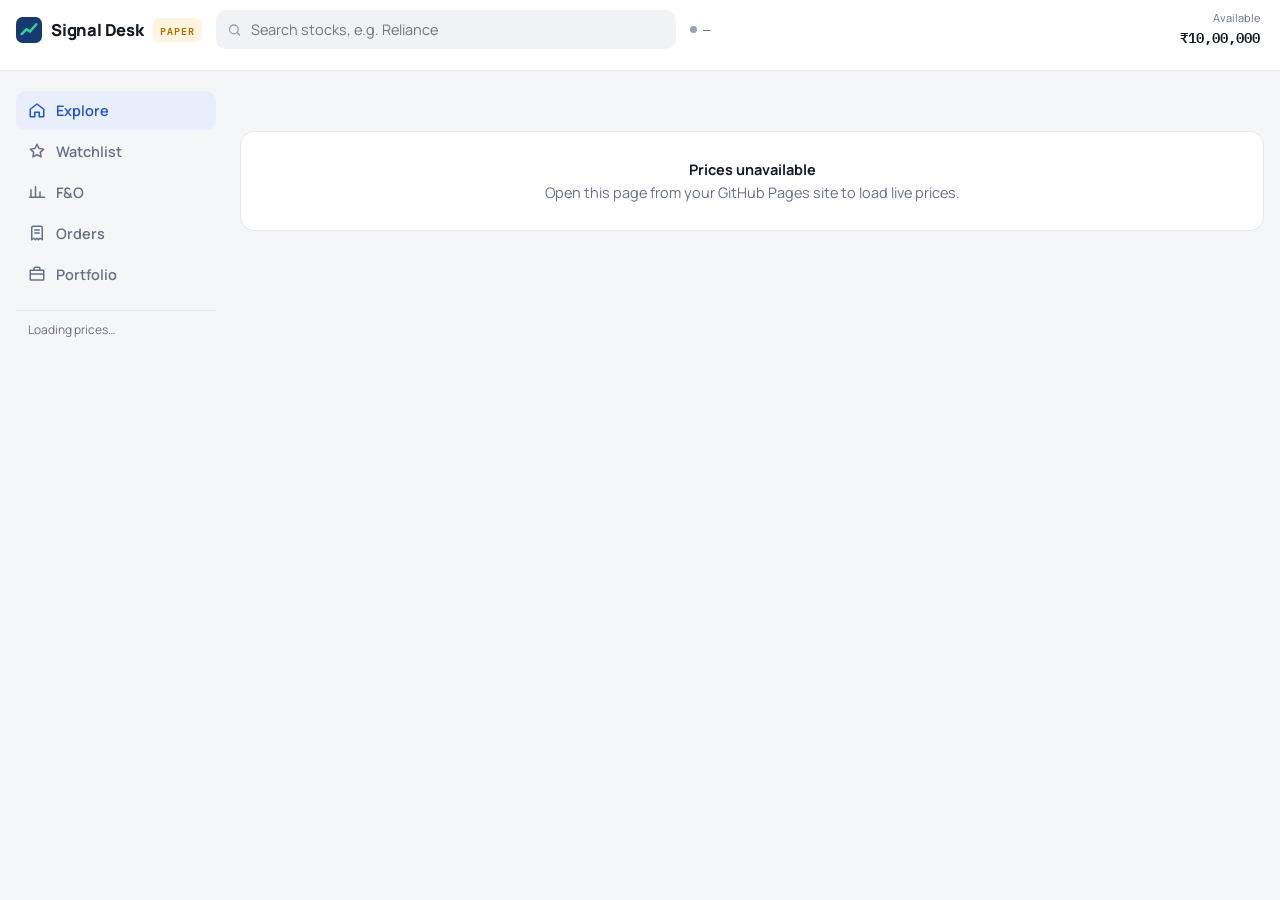
==== commit ddf4d750: "Near-real-time prices: 15-second feed slots, 5-second app polling, price flashes - Feed refreshes in" ====
--- a/docs/trade/index.html
+++ b/docs/trade/index.html
@@ -187,6 +187,17 @@
 .info{background:var(--warn-soft);color:var(--warn);border-radius:10px;padding:9px 12px;font-size:13px}
 .confirm{background:var(--surface2);border-radius:12px;padding:12px;display:flex;flex-direction:column;gap:10px}
 
+/* price flashes (real changes only) */
+.fl-up{animation:flu 1.3s ease-out}
+.fl-dn{animation:fld 1.3s ease-out}
+@keyframes flu{0%{background:var(--up-soft);color:var(--up);box-shadow:0 0 0 3px var(--up-soft)}100%{background:transparent;box-shadow:0 0 0 3px transparent}}
+@keyframes fld{0%{background:var(--down-soft);color:var(--down);box-shadow:0 0 0 3px var(--down-soft)}100%{background:transparent;box-shadow:0 0 0 3px transparent}}
+@media (prefers-reduced-motion:reduce){.fl-up,.fl-dn{animation:none}}
+.ago{font:500 11.5px var(--mono);color:var(--muted);white-space:nowrap;display:flex;align-items:center;gap:6px}
+.ago .dot{width:7px;height:7px;border-radius:50%;background:var(--faint)}
+.ago.live .dot{background:var(--up);animation:pulse 1.6s infinite}
+.ago.stale .dot{background:var(--warn)}
+
 /* toasts */
 .toasts{position:fixed;right:max(16px,env(safe-area-inset-right,0px));bottom:calc(16px + env(safe-area-inset-bottom,0px));display:flex;flex-direction:column;gap:8px;z-index:60;max-width:min(380px,calc(100% - 32px))}
 .toast{background:var(--ink);color:var(--surface);border-radius:12px;padding:11px 14px;font-size:13.5px;box-shadow:var(--shadow);animation:in .2s ease-out}
@@ -207,6 +218,7 @@
   .bottom .nav-btn.on{background:none}
   .brand .word{display:none}
   .funds-pill span{display:none}
+  .ago #agoTxt{display:none}
   .sheet{width:100%;height:auto;max-height:92%;margin-top:auto;border-radius:18px 18px 0 0}
   .scrim{align-items:flex-end}
   .toasts{bottom:calc(84px + env(safe-area-inset-bottom,0px))}
@@ -229,6 +241,7 @@
       <input id="q" type="search" placeholder="Search stocks, e.g. Reliance" autocomplete="off" aria-label="Search stocks">
       <div id="results" class="results" hidden></div>
     </div>
+    <span class="ago" id="ago" title="When prices were last updated"><span class="dot"></span><span id="agoTxt">—</span></span>
     <button class="funds-pill" id="fundsPill" title="Available to trade"><span>Available</span><b id="availTop">—</b></button>
   </div>
   <div class="ticker" id="ticker"></div>
@@ -291,6 +304,33 @@
 }
 const BASE = dataBase();
 const SIG_BASE = BASE && BASE.replace(/market-data\/$/, "signals-data/");
+// GitHub's raw server caches each URL ~5 min, so the feed also writes a new file
+// name every minute (live/YYYYMMDD-HHMM-q.json). Ask for the newest minute first.
+let lastLive = {q: "", c: ""};
+function liveStamps() {
+  // newest 15-second slot that should already be published (slot starts +2s, publish takes ~5s)
+  const t = Date.now() + 330 * 60000 - 12000, out = [];
+  const base = Math.floor(t / 15000) * 15000;
+  for (let i = 0; i < 6; i++) {
+    const iso = new Date(base - i * 15000).toISOString();
+    out.push(iso.slice(0, 10).replace(/-/g, "") + "-" + iso.slice(11, 19).replace(/:/g, ""));
+  }
+  return out;
+}
+async function getLive(kind, fallback) {
+  const t = E.ist(new Date());
+  const live = t.wd >= 1 && t.wd <= 5 && t.mins >= 9 * 60 && t.mins <= 15 * 60 + 41;
+  if (live) {
+    for (const st of liveStamps()) {
+      if (st <= lastLive[kind] && lastLive[kind + "obj"]) return lastLive[kind + "obj"];
+      try {
+        const r = await fetch(BASE + `live/${st}-${kind}.json`, {cache: "no-store"});
+        if (r.ok) { const j = await r.json(); lastLive[kind] = st; lastLive[kind + "obj"] = j; return j; }
+      } catch (e) {}
+    }
+  }
+  return getJSON(BASE + fallback);
+}
 async function getJSON(url) {
   const r = await fetch(url + (url.includes("?") ? "&" : "?") + "t=" + Date.now(), {cache: "no-store"});
   if (!r.ok) throw new Error(r.status + " " + url.split("/").pop());
@@ -336,10 +376,14 @@
 async function loadQuotes() {
   if (!BASE) { loadError = "Open this page from your GitHub Pages site to load live prices."; render(); return; }
   try {
-    const [q, u] = await Promise.all([getJSON(BASE + "quotes.json"), D.universe ? Promise.resolve(D.universe) : getJSON(BASE + "universe.json")]);
-    D.quotes = q; D.universe = u; loadError = "";
+    const [q, u] = await Promise.all([getLive("q", "quotes.json"), D.universe ? Promise.resolve(D.universe) : getJSON(BASE + "universe.json")]);
+    if (!D.quotes || q.ts !== D.quotes.ts) {
+      const before = priceMap(D.quotes, null);
+      D.quotes = q; D.universe = u; loadError = "";
+      noteChanges(before, priceMap(q, null));
+    } else { D.universe = u; loadError = ""; }
   } catch (e) { loadError = "Couldn't load prices (" + e.message + "). Retrying…"; }
-  if (needChains() && Date.now() - chainsAt > 25000) await ensureChains(true);
+  if (needChains() && Date.now() - chainsAt > 14000) await ensureChains(true);
   tick();
 }
 function needChains() {
@@ -348,8 +392,11 @@
   return acct.orders.some(o => (o.status === "OPEN" || o.status === "TRIGGER_PENDING") && o.inst.startsWith("OPT:"));
 }
 async function ensureChains(force) {
-  if (!BASE || (!force && D.chains && Date.now() - chainsAt < 25000)) { if (route.name === "fno") render(); return; }
-  try { D.chains = await getJSON(BASE + "chains.json"); chainsAt = Date.now(); } catch (e) {}
+  if (!BASE || (!force && D.chains && Date.now() - chainsAt < 14000)) { if (route.name === "fno") render(); return; }
+  try {
+    const c = await getLive("c", "chains.json"); chainsAt = Date.now();
+    if (!D.chains || c.ts !== D.chains.ts) { const before = priceMap(null, D.chains); D.chains = c; noteChanges(before, priceMap(null, c)); }
+  } catch (e) {}
   if (route.name === "fno" || sheet) render();
 }
 async function ensureIntraday() {
@@ -369,6 +416,28 @@
   try { D.signals = await getJSON(SIG_BASE + "signals.json"); } catch (e) {}
 }
 const engineData = () => ({quotes: D.quotes, chains: D.chains, universe: D.universe});
+
+// price flashes: only for prices that really changed in the latest update
+let flash = {}, flashUntil = 0;
+function priceMap(q, c) {
+  const m = {};
+  if (q) {
+    for (const k in q.stocks || {}) m["EQ:" + k] = q.stocks[k].p;
+    for (const k in q.indices || {}) m["IDX:" + k] = q.indices[k].p;
+    for (const k in q.futures || {}) m[k] = q.futures[k].p;
+  }
+  if (c) for (const key in c.chains || {}) {
+    const [u, exp] = key.split("|");
+    for (const r of c.chains[key].rows) { m[`OPT:${u}:${exp}:${r[0]}:CE`] = r[1]; m[`OPT:${u}:${exp}:${r[0]}:PE`] = r[9]; }
+  }
+  return m;
+}
+function noteChanges(before, after) {
+  const f = {};
+  for (const k in after) if (before[k] != null && after[k] != null && after[k] !== before[k]) f[k] = after[k] > before[k] ? "fl-up" : "fl-dn";
+  if (Object.keys(f).length) { flash = f; flashUntil = Date.now() + 1400; }
+}
+const fx = key => Date.now() < flashUntil && flash[key] ? " " + flash[key] : "";
 
 function tick() {
   if (D.quotes) {
@@ -401,7 +470,7 @@
   t.innerHTML = INDEX_ORDER.map(k => {
     const q = idxQuote(k); if (!q) return "";
     const c = chg(q);
-    return `<button class="tick" data-go="index-${k}"><b>${INDEX_LABEL[k]}</b><span class="num">${fmt(q.p)}</span><span class="num ${cls(c.abs)}">${sgn(c.pct)}%</span></button>`;
+    return `<button class="tick" data-go="index-${k}"><b>${INDEX_LABEL[k]}</b><span class="num${fx("IDX:" + k)}">${fmt(q.p)}</span><span class="num ${cls(c.abs)}">${sgn(c.pct)}%</span></button>`;
   }).join("");
   const s = E.summary(acct, engineData());
   $("#availTop").textContent = rs(s.available, 0);
@@ -490,12 +559,12 @@
 function stockItem(s, extra = "") {
   const q = stocks()[s]; const c = chg(q || {});
   return `<button class="list-item" data-go="stock-${esc(s)}"><div class="li-main"><b>${esc(s)}</b><span>${esc(nameOf(s))}${extra}</span></div>
-    <div class="li-end"><b>${q ? fmt(q.p) : "—"}</b><span class="${cls(c.abs)}">${sgn(c.abs)} (${sgn(c.pct)}%)</span></div></button>`;
+    <div class="li-end"><b class="${fx("EQ:" + s)}">${q ? fmt(q.p) : "—"}</b><span class="${cls(c.abs)}">${sgn(c.abs)} (${sgn(c.pct)}%)</span></div></button>`;
 }
 function tile(s) {
   const q = stocks()[s]; const c = chg(q || {});
   return `<button class="tile" data-go="stock-${esc(s)}"><span class="nm">${esc(s)}</span><span class="muted" style="font-size:12px;white-space:nowrap;overflow:hidden;text-overflow:ellipsis">${esc(nameOf(s))}</span>
-    <span class="px">₹${fmt(q.p)}</span><span class="ch ${cls(c.abs)}">${sgn(c.abs)} (${sgn(c.pct)}%)</span></button>`;
+    <span class="px${fx("EQ:" + s)}">₹${fmt(q.p)}</span><span class="ch ${cls(c.abs)}">${sgn(c.abs)} (${sgn(c.pct)}%)</span></button>`;
 }
 
 function signalCard() {
@@ -537,7 +606,7 @@
   ${signalCard() ? `<h2>Today's signal</h2>${signalCard()}` : ""}
   <h2>Indices</h2>
   <div class="grid g-idx">${INDEX_ORDER.map(k => { const q = idxQuote(k); if (!q) return ""; const c = chg(q);
-    return `<button class="tile" data-go="index-${k}"><span class="nm">${INDEX_LABEL[k]}</span><span class="px">${fmt(q.p)}</span><span class="ch ${cls(c.abs)}">${sgn(c.abs)} (${sgn(c.pct)}%)</span></button>`; }).join("")}</div>
+    return `<button class="tile" data-go="index-${k}"><span class="nm">${INDEX_LABEL[k]}</span><span class="px${fx("IDX:" + k)}">${fmt(q.p)}</span><span class="ch ${cls(c.abs)}">${sgn(c.abs)} (${sgn(c.pct)}%)</span></button>`; }).join("")}</div>
   <h2>Top gainers</h2><div class="grid g-tiles">${gain.map(x => tile(x.s)).join("")}</div>
   <h2>Top losers</h2><div class="grid g-tiles">${lose.map(x => tile(x.s)).join("")}</div>
   <h2>Most traded today</h2><div class="grid g-tiles">${active.map(x => tile(x.s)).join("")}</div>
@@ -545,7 +614,7 @@
   <div class="card"><div class="pad" style="padding-bottom:6px"><div class="field"><input id="exploreFilter" placeholder="Filter by name or symbol" value="${esc(exploreFilter)}" style="font-family:var(--sans);font-weight:500"></div></div>
   <div class="tbl-wrap"><table><thead><tr>${th("s", "Company")}${th("p", "Price", 1)}${th("chp", "Change", 1)}${th("val", "Traded value", 1)}</tr></thead><tbody>
   ${rows.slice(0, 250).map(x => `<tr class="click" data-go="stock-${esc(x.s)}"><td><b>${esc(x.s)}</b><div class="muted" style="font-size:12px;max-width:260px;overflow:hidden;text-overflow:ellipsis">${esc(nameOf(x.s))}</div></td>
-    <td class="r num">${fmt(x.q.p)}</td><td class="r num ${cls(x.pct)}">${sgn(x.pct)}%</td><td class="r num muted">₹${compact(x.val)}</td></tr>`).join("") || `<tr><td colspan="4" class="empty">No stocks match “${esc(exploreFilter)}”.</td></tr>`}
+    <td class="r num${fx("EQ:" + x.s)}">${fmt(x.q.p)}</td><td class="r num ${cls(x.pct)}">${sgn(x.pct)}%</td><td class="r num muted">₹${compact(x.val)}</td></tr>`).join("") || `<tr><td colspan="4" class="empty">No stocks match “${esc(exploreFilter)}”.</td></tr>`}
   </tbody></table></div></div>`;
 }
 
@@ -581,7 +650,7 @@
     <div class="grow"><h1 style="margin:0">${esc(nameOf(s))}</h1><div class="sub">NSE: ${esc(s)}${u.lot ? ` · F&amp;O lot ${u.lot}` : ""}</div></div>
     <button class="icon-btn ${starred ? "on" : ""}" data-star="${esc(s)}" aria-label="${starred ? "Remove from" : "Add to"} watchlist">${svg("star", starred ? 'fill="currentColor"' : "")}</button></div>
   <div class="card pad" style="margin-top:16px">
-    <div class="quote-head"><div><div class="big">₹${fmt(q.p)}</div><div class="num ${cls(c.abs)}" style="font-weight:600">${sgn(c.abs)} (${sgn(c.pct)}%) <span class="muted" style="font-weight:500">today</span></div></div>${marketPill()}</div>
+    <div class="quote-head"><div><div class="big${fx("EQ:" + s)}">₹${fmt(q.p)}</div><div class="num ${cls(c.abs)}" style="font-weight:600">${sgn(c.abs)} (${sgn(c.pct)}%) <span class="muted" style="font-weight:500">today</span></div></div>${marketPill()}</div>
     <div class="chart" id="chart">${typeof ch === "string" ? ch : ch.html}</div>
     ${rangeTabs()}
   </div>
@@ -601,7 +670,7 @@
 }
 function futRow(k, f) {
   return `<div class="list-item"><div class="li-main"><b>${esc(E.label(k))}</b><span>OI ${compact(f.oi)} · Lot ${E.lotSize(E.parse(k), engineData())}</span></div>
-    <div class="li-end" style="margin-right:8px"><b>${fmt(f.p)}</b><span class="${cls(f.ch)}">${sgn(f.ch)} (${sgn(f.chp)}%)</span></div>
+    <div class="li-end" style="margin-right:8px"><b class="${fx(k)}">${fmt(f.p)}</b><span class="${cls(f.ch)}">${sgn(f.ch)} (${sgn(f.chp)}%)</span></div>
     <button class="btn sm buy" data-trade="${esc(k)}" data-side="BUY">B</button><button class="btn sm sell" data-trade="${esc(k)}" data-side="SELL">S</button></div>`;
 }
 
@@ -615,7 +684,7 @@
   const fnoable = ["NIFTY", "BANKNIFTY", "FINNIFTY", "MIDCPNIFTY"].includes(k);
   return `
   <div class="row" style="gap:10px"><button class="icon-btn" onclick="history.back()" aria-label="Back">${svg("back")}</button><div class="grow"><h1 style="margin:0">${INDEX_LABEL[k]}</h1><div class="sub">Index</div></div></div>
-  <div class="card pad" style="margin-top:16px"><div class="quote-head"><div><div class="big">${fmt(q.p)}</div><div class="num ${cls(c.abs)}" style="font-weight:600">${sgn(c.abs)} (${sgn(c.pct)}%)</div></div>${marketPill()}</div>
+  <div class="card pad" style="margin-top:16px"><div class="quote-head"><div><div class="big${fx("IDX:" + k)}">${fmt(q.p)}</div><div class="num ${cls(c.abs)}" style="font-weight:600">${sgn(c.abs)} (${sgn(c.pct)}%)</div></div>${marketPill()}</div>
     <div class="chart" id="chart">${typeof ch === "string" ? ch : ch.html}</div>${rangeTabs()}</div>
   ${fnoable ? `<div class="trade-bar" style="margin-top:14px"><button class="btn pri" data-go="fno-${k}">Option chain</button></div>` : ""}
   <h2>Performance</h2><div class="card pad" style="display:grid;gap:18px">${rangeBar(q.l, q.h, q.p, "Today's low", "Today's high")}${rangeBar(q.yl, q.yh, q.p, "52W low", "52W high")}
@@ -652,9 +721,9 @@
     return pre + `<tr>
       <td class="r ${cIt ? "itm" : ""}"><span class="oi">${compact(r[5])}</span></td>
       <td class="c-chg r ${cIt ? "itm" : ""} num ${cls(cp)}" style="font-size:12px">${cp == null ? "" : sgn(cp, 1) + "%"}</td>
-      <td class="r ${cIt ? "itm" : ""}"><button class="px-btn" data-trade="${ce}" data-side="BUY" title="Trade ${fnoU} ${K} CE">${fmt(r[1])}</button></td>
+      <td class="r ${cIt ? "itm" : ""}"><button class="px-btn${fx(ce)}" data-trade="${ce}" data-side="BUY" title="Trade ${fnoU} ${K} CE">${fmt(r[1])}</button></td>
       <td class="k">${K}</td>
-      <td class="${pIt ? "itm" : ""}"><button class="px-btn" data-trade="${pe}" data-side="BUY" title="Trade ${fnoU} ${K} PE">${fmt(r[9])}</button></td>
+      <td class="${pIt ? "itm" : ""}"><button class="px-btn${fx(pe)}" data-trade="${pe}" data-side="BUY" title="Trade ${fnoU} ${K} PE">${fmt(r[9])}</button></td>
       <td class="c-chg ${pIt ? "itm" : ""} num ${cls(pp)}" style="font-size:12px">${pp == null ? "" : sgn(pp, 1) + "%"}</td>
       <td class="${pIt ? "itm" : ""}"><span class="oi">${compact(r[13])}</span></td></tr>`;
   }).join("");
@@ -938,8 +1007,21 @@
 route = parseHash(); if (route.name === "fno" && route.arg) fnoU = route.arg;
 renderNav(); render(); renderTop();
 (async () => { await Promise.all([loadQuotes(), loadSignals()]); if (route.name === "fno") ensureChains(true); if (route.name === "stock" || route.name === "index") ensureIntraday(); })();
-setInterval(() => { if (!document.hidden) { loadQuotes(); loadSignals(); if (route.name === "stock" || route.name === "index") ensureIntraday(); } }, 20000);
-setInterval(() => { if (!document.hidden && D.quotes) tick(); }, 10000);
+function liveWindow() { const t = E.ist(new Date()); return t.wd >= 1 && t.wd <= 5 && t.mins >= 9 * 60 && t.mins <= 15 * 60 + 41; }
+let lastPoll = 0;
+setInterval(() => {
+  if (document.hidden) return;
+  const every = liveWindow() ? 5000 : 30000;
+  if (Date.now() - lastPoll >= every) { lastPoll = Date.now(); loadQuotes(); loadSignals(); if (route.name === "stock" || route.name === "index") ensureIntraday(); }
+}, 1000);
+setInterval(() => { if (!document.hidden && D.quotes) tick(); }, 15000);
+setInterval(() => {
+  const el = $("#ago"); if (!el || !D.quotes) return;
+  const age = Math.max(0, Math.round(E.feedAgeMs(engineData(), new Date()) / 1000));
+  const open = E.marketOpen(engineData(), new Date());
+  el.className = "ago " + (open && age < 60 ? "live" : open ? "stale" : "");
+  $("#agoTxt").textContent = open ? (age < 60 ? `Live · ${age}s ago` : `Delayed · ${Math.round(age / 60)} min`) : `As of ${D.quotes.ts.slice(11, 16)}`;
+}, 1000);
 document.addEventListener("visibilitychange", () => { if (!document.hidden) loadQuotes(); });
 </script>
 </body>
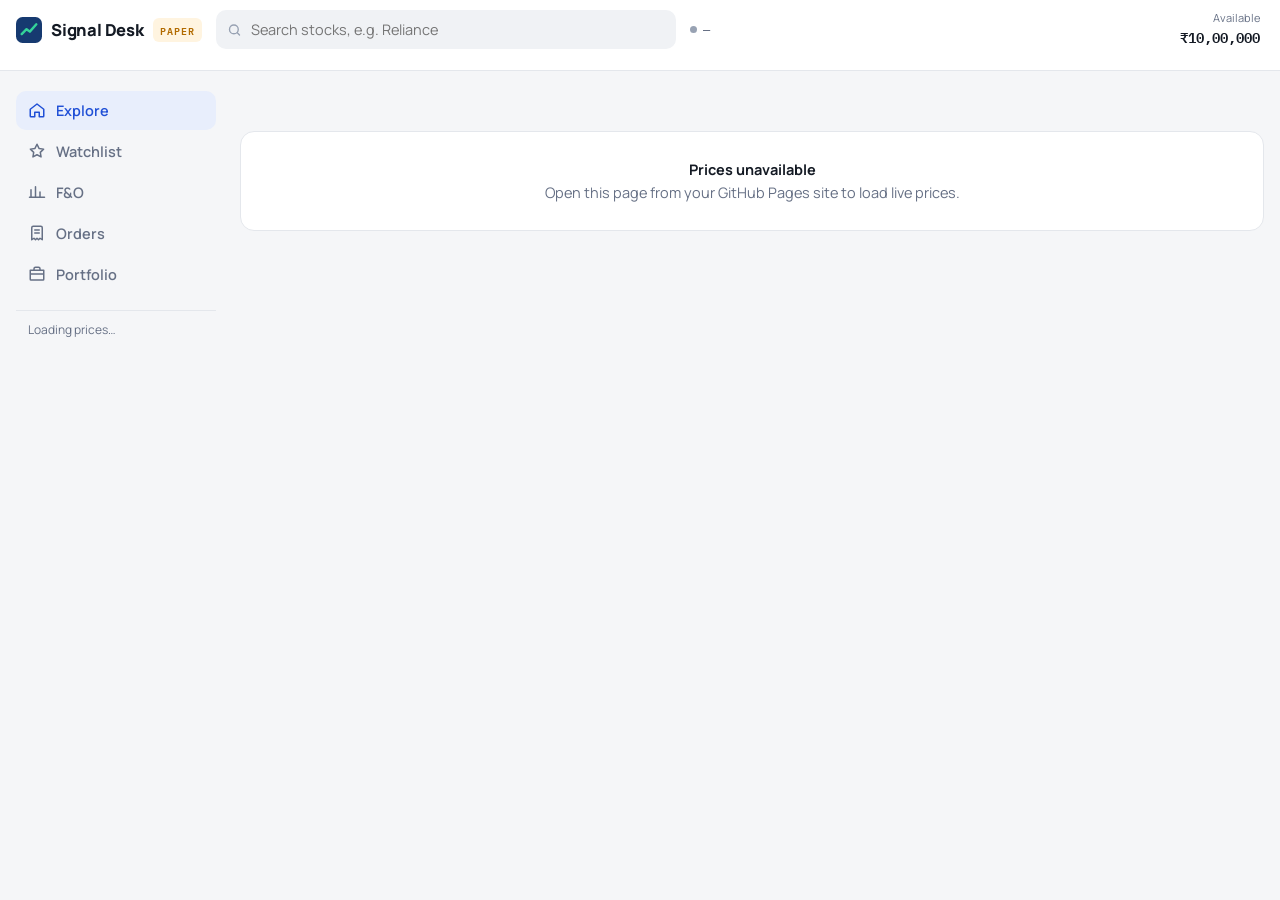
==== commit c2ab928e: "Auto-trader: paper-trade every NIFTY signal daily in a virtual account - autotrade.py buys at live N" ====
--- a/docs/trade/index.html
+++ b/docs/trade/index.html
@@ -389,6 +389,7 @@
 function needChains() {
   if (route.name === "fno" || (sheet && sheet.inst.startsWith("OPT:"))) return true;
   if (Object.values(acct.positions).some(p => p.qty && p.inst.startsWith("OPT:"))) return true;
+  if (route.name === "portfolio" && portfolioTab === "auto" && D.auto && Object.keys(D.auto.open || {}).length) return true;
   return acct.orders.some(o => (o.status === "OPEN" || o.status === "TRIGGER_PENDING") && o.inst.startsWith("OPT:"));
 }
 async function ensureChains(force) {
@@ -414,6 +415,11 @@
   if (!SIG_BASE || Date.now() - signalsAt < 55000) return;
   signalsAt = Date.now();
   try { D.signals = await getJSON(SIG_BASE + "signals.json"); } catch (e) {}
+  try { D.auto = await getJSON(SIG_BASE + "autotrade.json"); } catch (e) {}
+  if (route.name === "portfolio" && portfolioTab === "auto") {
+    if (D.auto && Object.keys(D.auto.open || {}).length && (!D.chains || Date.now() - chainsAt > 14000)) await ensureChains(true);
+    render();
+  }
 }
 const engineData = () => ({quotes: D.quotes, chains: D.chains, universe: D.universe});
 
@@ -580,7 +586,8 @@
     return `<div class="sig ${s.side.toLowerCase()}">
       <div class="grow"><div class="k ${s.side === "CALL" ? "up" : "down"}">Signal · buy ${s.side.toLowerCase()} · ${esc(s.entry_time.slice(11, 16))} IST</div>
       <div class="o">${esc(s.option)}${p.price ? ` <span class="muted" style="font-size:14px">@ ${p.estimated ? "≈" : ""}₹${fmt(p.price)}</span>` : ""}</div>
-      <div class="sub">${valid ? `Buy window open till ${esc(s.valid_until.slice(11, 16))}` : "Buy window closed"}${p.sl ? ` · SL ₹${fmt(p.sl)} · Target ₹${fmt(p.target)}` : ""}</div></div>
+      <div class="sub">${valid ? `Buy window open till ${esc(s.valid_until.slice(11, 16))}` : "Buy window closed"}${p.sl ? ` · SL ₹${fmt(p.sl)} · Target ₹${fmt(p.target)}` : ""}</div>
+      ${s.auto ? `<div class="sub" style="margin-top:2px">${s.auto.status === "bought" ? `Auto-trader bought ${s.auto.qty} @ ₹${fmt(s.auto.price)}` : `Auto-trader skipped: ${esc(s.auto.reason)}`}</div>` : ""}</div>
       ${key ? `<button class="btn ${tradable ? "buy" : ""}" data-trade="${esc(key)}" data-side="BUY" ${tradable ? "" : "disabled title='Option chain not loaded'"}>Paper trade</button>` : ""}
     </div>`;
   }).join("");
@@ -791,7 +798,7 @@
 }
 function viewPortfolio() {
   const sm = E.summary(acct, engineData());
-  const tabs = `<div class="seg" style="margin:16px 0 14px"><button class="${portfolioTab === "positions" ? "on" : ""}" data-ptab="positions">Positions</button><button class="${portfolioTab === "holdings" ? "on" : ""}" data-ptab="holdings">Holdings</button><button class="${portfolioTab === "funds" ? "on" : ""}" data-ptab="funds">Funds</button></div>`;
+  const tabs = `<div class="seg" style="margin:16px 0 14px"><button class="${portfolioTab === "positions" ? "on" : ""}" data-ptab="positions">Positions</button><button class="${portfolioTab === "holdings" ? "on" : ""}" data-ptab="holdings">Holdings</button><button class="${portfolioTab === "funds" ? "on" : ""}" data-ptab="funds">Funds</button><button class="${portfolioTab === "auto" ? "on" : ""}" data-ptab="auto">Auto-trader</button></div>`;
   let body = "";
   if (portfolioTab === "positions") {
     const ps = Object.values(acct.positions);
@@ -800,6 +807,8 @@
     body = `<div class="sum"><div><span>Total P&amp;L (today's positions)</span><b class="${cls(total)}">${sgn(total)}</b></div><div><span>Open positions</span><b>${openN}</b></div><div><span>Margin used</span><b>${rs(sm.used)}</b></div></div>
     ${openN > 1 ? `<div class="row" style="justify-content:flex-end;margin-top:10px"><button class="btn sm ghost" data-exitall="1">Exit all</button></div>` : ""}
     <div class="card" style="margin-top:12px">${ps.length ? ps.sort((a, b) => Math.abs(b.qty) - Math.abs(a.qty)).map(positionRow).join("") : `<div class="empty"><b>No positions</b>Intraday trades and F&amp;O positions show here. Intraday positions close automatically at 3:20 PM.</div>`}</div>`;
+  } else if (portfolioTab === "auto") {
+    body = viewAuto();
   } else if (portfolioTab === "holdings") {
     const hs = Object.entries(acct.holdings);
     body = `<div class="sum"><div><span>Current value</span><b>${rs(sm.current)}</b></div><div><span>Invested</span><b>${rs(sm.invested)}</b></div>
@@ -817,6 +826,45 @@
     <h2>Reset</h2><div class="card pad" id="resetBox"><div class="row" style="flex-wrap:wrap"><div class="grow sub">Start again with ₹10,00,000 and no orders or positions.</div><button class="btn ghost" id="resetAsk">Reset account</button></div></div>`;
   }
   return `<h1>Portfolio</h1><div class="sub">Virtual money · ${marketPill()}</div>${tabs}${body}`;
+}
+
+// ---------------------------------------------------------- auto-trader
+function viewAuto() {
+  const A = D.auto;
+  if (!A) return `<div class="card empty"><b>Auto-trader starts with the next signal</b>Every market day it buys each NIFTY signal (1 lot) at the live price and sells it when the signal exits. Results appear here and in your emails.</div>`;
+  const open = Object.values(A.open || {});
+  let openVal = 0, openPnl = 0;
+  const openRows = open.map(p => {
+    const q = E.quote(p.key, engineData());
+    const px = q ? E.execPrice(q, "SELL") : null;
+    const pnl = px != null ? (px - p.buy_price) * p.qty : null;
+    openVal += (px != null ? px : p.buy_price) * p.qty; if (pnl != null) openPnl += pnl;
+    return `<div class="list-item"><div class="li-main"><b>${esc(p.option)} <span class="pill acc">OPEN</span></b>
+      <span>${p.qty} qty · bought ₹${fmt(p.buy_price)} at ${esc(p.buy_time.slice(11, 16))} · now ${px != null ? "₹" + fmt(px) : "—"}${p.sl ? ` · SL ₹${fmt(p.sl)} · target ₹${fmt(p.target)}` : ""}</span></div>
+      <div class="li-end"><b class="${cls(pnl)}">${pnl == null ? "—" : sgn(pnl)}</b><span class="muted">live</span></div></div>`;
+  }).join("");
+  const tr = (A.trades || []).slice().reverse();
+  const net = tr.reduce((a, t) => a + t.net, 0);
+  const wins = tr.filter(t => t.net > 0).length;
+  const value = A.cash + openVal;
+  const total = value - A.start_cash;
+  const today = E.ist(new Date()).date;
+  const todayNet = tr.filter(t => t.sell_time.slice(0, 10) === today).reduce((a, t) => a + t.net, 0);
+  return `<div class="sum">
+      <div><span>Account value</span><b>${rs(value)}</b></div>
+      <div><span>Total P&amp;L since ${esc(A.started || "start")}</span><b class="${cls(total)}">${sgn(total)} <small style="font-size:12px">(${sgn(total / A.start_cash * 100)}%)</small></b></div>
+      <div><span>Today</span><b class="${cls(todayNet + openPnl)}">${sgn(todayNet + openPnl)}</b></div>
+      <div><span>Closed trades</span><b>${tr.length}</b></div>
+      <div><span>Win rate</span><b>${tr.length ? fmt(wins / tr.length * 100, 0) + "%" : "—"}</b></div>
+    </div>
+    <div class="sub" style="margin-top:10px">Runs on its own every market day: buys each NIFTY signal (1 lot) at the live ask and sells at the live bid when the signal exits. Charges included. SENSEX signals are skipped because their option prices are only estimates. Updated ${esc((A.updated || "").slice(11, 16))} IST.</div>
+    ${open.length ? `<h2>Open now</h2><div class="card">${openRows}</div>` : ""}
+    <h2>Trade history</h2>
+    <div class="card tbl-wrap">${tr.length ? `<table><thead><tr><th>Date</th><th>Option</th><th class="r">Qty</th><th class="r">Bought</th><th class="r">Sold</th><th class="r">Net P&amp;L</th><th>Why it closed</th></tr></thead><tbody>
+      ${tr.slice(0, 200).map(t => `<tr><td class="num">${esc(t.buy_time.slice(5, 10))} ${esc(t.buy_time.slice(11, 16))}–${esc(t.sell_time.slice(11, 16))}</td><td><b>${esc(t.option)}</b></td><td class="r num">${t.qty}</td>
+        <td class="r num">${fmt(t.buy_price)}</td><td class="r num">${fmt(t.sell_price)}</td><td class="r num ${cls(t.net)}">${sgn(t.net)}</td><td class="muted">${esc(t.reason || "")}</td></tr>`).join("")}
+      </tbody></table>` : `<div class="empty"><b>No closed trades yet</b>The first one appears after the next signal exits.</div>`}</div>
+    ${(A.skipped || []).length ? `<h2>Skipped signals</h2><div class="card">${A.skipped.slice(-10).reverse().map(x => `<div class="list-item"><div class="li-main"><b>${esc(x.option)}</b><span style="white-space:normal">${esc(x.time.slice(0, 16).replace("T", " "))} · ${esc(x.reason)}</span></div></div>`).join("")}</div>` : ""}`;
 }
 
 // --------------------------------------------------------- order sheet
@@ -939,7 +987,7 @@
   if (ds.exp) { fnoExp = ds.exp; return render(); }
   if (ds.star) { watch = watch.includes(ds.star) ? watch.filter(x => x !== ds.star) : watch.concat(ds.star); store.set(WATCH_KEY, watch); toast(watch.includes(ds.star) ? "Added to watchlist" : "Removed from watchlist", ds.star); return render(); }
   if (ds.otab) { ordersTab = ds.otab; return render(); }
-  if (ds.ptab) { portfolioTab = ds.ptab; store.set("signaldesk.paper.ptab", portfolioTab); return render(); }
+  if (ds.ptab) { portfolioTab = ds.ptab; store.set("signaldesk.paper.ptab", portfolioTab); if (ds.ptab === "auto") { signalsAt = 0; loadSignals(); } return render(); }
   if (ds.cancel) { if (E.cancelOrder(acct, ds.cancel)) { save(); toast("Order cancelled", ""); } return render(); }
   if (ds.modify) { const o = acct.orders.find(x => x.id === ds.modify); if (o) openSheet(o.inst, o.side, o.product, o); return; }
   if (ds.exit) { const r = E.exitPosition(acct, ds.exit, engineData(), new Date()); save(); if (!r.ok) toast("Couldn't exit", r.error); else if (r.order.status !== "COMPLETE") toast("Exit order placed", r.order.amo ? "Runs at next open" : "Waiting to fill"); (r.events || []).forEach(toastEvent); renderTop(); return render(); }
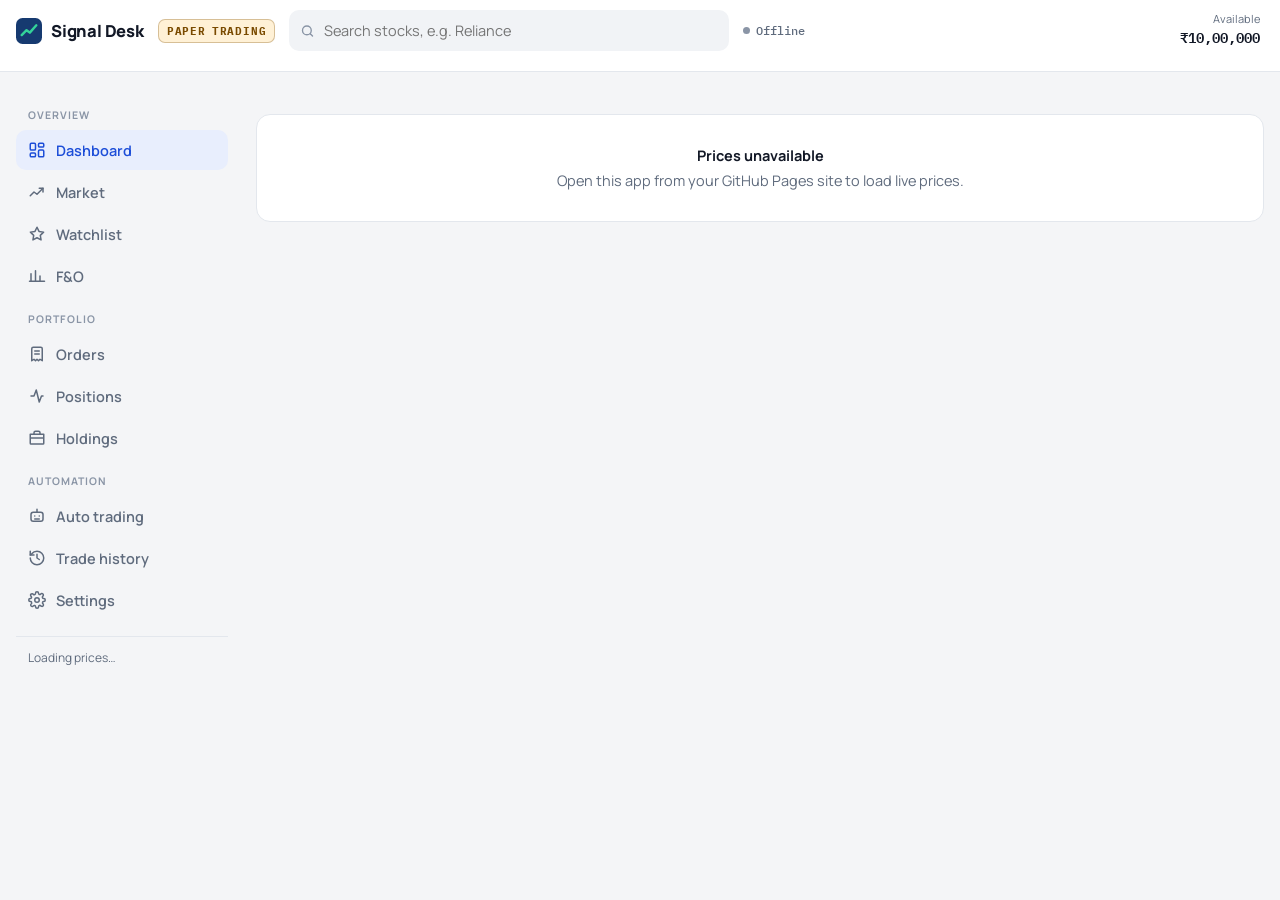
==== commit 8b47cbee: "Stage 4-6: redesigned app, auto-trader controls in the UI, tests and CI - New pages: Dashboard (acco" ====
--- a/docs/trade/index.html
+++ b/docs/trade/index.html
@@ -5,1072 +5,47 @@
 <meta name="viewport" content="width=device-width, initial-scale=1, viewport-fit=cover">
 <title>Signal Desk Trade</title>
 <meta name="robots" content="noindex, nofollow">
-<meta name="theme-color" content="#f5f6f8">
+<meta name="description" content="Signal Desk paper trading: stocks and F&O on live NSE prices with virtual money.">
+<meta name="theme-color" content="#ffffff">
 <link rel="icon" href="data:image/svg+xml,<svg xmlns='http://www.w3.org/2000/svg' viewBox='0 0 32 32'><rect width='32' height='32' rx='8' fill='%23163a70'/><path d='M7 21l6-6 4 3 8-9' stroke='%2334d399' stroke-width='3' fill='none' stroke-linecap='round' stroke-linejoin='round'/></svg>">
 <link rel="preconnect" href="https://fonts.googleapis.com">
+<link rel="preconnect" href="https://fonts.gstatic.com" crossorigin>
 <link href="https://fonts.googleapis.com/css2?family=Manrope:wght@400;500;600;700;800&family=IBM+Plex+Mono:wght@400;500;600&display=swap" rel="stylesheet">
-<style>
-/* Layout: sticky top bar + index ticker, sidebar nav on desktop / bottom nav on phones, sheet for orders */
-:root{
-  --bg:#f5f6f8; --surface:#ffffff; --surface2:#f0f2f5; --ink:#141a24; --muted:#667085; --faint:#98a2b3;
-  --line:#e4e7ec; --accent:#1f4fd6; --accent-ink:#ffffff; --accent-soft:#e8eefc;
-  --up:#0b9a5f; --up-soft:#e6f6ee; --down:#d9363e; --down-soft:#fdecec; --warn:#b26b00; --warn-soft:#fff4e0;
-  --shadow:0 1px 2px rgba(16,24,40,.06),0 8px 24px rgba(16,24,40,.06);
-  --sans:"Manrope",system-ui,-apple-system,"Segoe UI",sans-serif; --mono:"IBM Plex Mono",ui-monospace,Menlo,monospace;
-  --r:14px;
-}
-@media (prefers-color-scheme: dark){:root:not([data-theme="light"]){
-  --bg:#0c1016; --surface:#141a22; --surface2:#1b222c; --ink:#e7ebf1; --muted:#97a1b1; --faint:#677285;
-  --line:#252d39; --accent:#7aa2ff; --accent-ink:#0c1016; --accent-soft:#1b2640;
-  --up:#33d391; --up-soft:rgba(51,211,145,.12); --down:#ff6b72; --down-soft:rgba(255,107,114,.12); --warn:#f2b44c; --warn-soft:rgba(242,180,76,.12);
-  --shadow:0 1px 2px rgba(0,0,0,.3),0 8px 24px rgba(0,0,0,.25); color-scheme:dark}}
-:root[data-theme="dark"]{
-  --bg:#0c1016; --surface:#141a22; --surface2:#1b222c; --ink:#e7ebf1; --muted:#97a1b1; --faint:#677285;
-  --line:#252d39; --accent:#7aa2ff; --accent-ink:#0c1016; --accent-soft:#1b2640;
-  --up:#33d391; --up-soft:rgba(51,211,145,.12); --down:#ff6b72; --down-soft:rgba(255,107,114,.12); --warn:#f2b44c; --warn-soft:rgba(242,180,76,.12);
-  --shadow:0 1px 2px rgba(0,0,0,.3),0 8px 24px rgba(0,0,0,.25); color-scheme:dark}
-*{box-sizing:border-box}
-html,body{margin:0;background:var(--bg);color:var(--ink);font-family:var(--sans);font-size:14.5px;-webkit-font-smoothing:antialiased}
-button,input,select{font:inherit;color:inherit}
-button{cursor:pointer}
-a{color:var(--accent);text-decoration:none}
-.num{font-family:var(--mono);font-variant-numeric:tabular-nums;letter-spacing:-.2px}
-.up{color:var(--up)} .down{color:var(--down)} .muted{color:var(--muted)} .faint{color:var(--faint)}
-:focus-visible{outline:2px solid var(--accent);outline-offset:2px}
-
-/* top bar */
-.top{position:sticky;top:0;z-index:30;background:var(--surface);border-bottom:1px solid var(--line);padding-top:env(safe-area-inset-top,0px)}
-.top-in{display:flex;align-items:center;gap:14px;padding:10px max(16px,env(safe-area-inset-right,0px)) 10px max(16px,env(safe-area-inset-left,0px));max-width:1320px;margin:0 auto}
-.brand{display:flex;align-items:center;gap:9px;font-weight:800;font-size:16.5px;letter-spacing:-.2px;white-space:nowrap}
-.brand svg{width:26px;height:26px;flex:none}
-.paper{font:600 10px var(--mono);letter-spacing:1px;color:var(--warn);background:var(--warn-soft);padding:3px 7px;border-radius:6px}
-.search{position:relative;flex:1;max-width:460px}
-.search input{width:100%;background:var(--surface2);border:1px solid transparent;border-radius:10px;padding:9px 12px 9px 34px;outline:none}
-.search input:focus{border-color:var(--accent);background:var(--surface)}
-.search svg{position:absolute;left:11px;top:50%;transform:translateY(-50%);width:15px;height:15px;color:var(--faint)}
-.results{position:absolute;left:0;right:0;top:calc(100% + 6px);background:var(--surface);border:1px solid var(--line);border-radius:12px;box-shadow:var(--shadow);max-height:60vh;overflow:auto;z-index:40}
-.results button{display:flex;width:100%;justify-content:space-between;gap:12px;padding:10px 12px;background:none;border:0;text-align:left}
-.results button:hover,.results button.sel{background:var(--surface2)}
-.funds-pill{margin-left:auto;display:flex;flex-direction:column;align-items:flex-end;line-height:1.15;background:none;border:0;padding:2px 4px}
-.funds-pill span{font-size:11px;color:var(--muted)} .funds-pill b{font:600 14px var(--mono)}
-.ticker{display:flex;gap:8px;overflow-x:auto;padding:0 max(16px,env(safe-area-inset-right,0px)) 10px max(16px,env(safe-area-inset-left,0px));max-width:1320px;margin:0 auto;scrollbar-width:none}
-.ticker::-webkit-scrollbar{display:none}
-.tick{flex:none;display:flex;gap:8px;align-items:baseline;background:var(--surface2);border:0;border-radius:9px;padding:6px 10px;white-space:nowrap}
-.tick b{font-weight:700;font-size:12.5px} .tick .num{font-size:12.5px}
-
-/* shell */
-.shell{max-width:1320px;margin:0 auto;display:grid;grid-template-columns:200px minmax(0,1fr);gap:24px;padding:20px max(16px,env(safe-area-inset-right,0px)) 40px max(16px,env(safe-area-inset-left,0px))}
-.side{position:sticky;top:120px;align-self:start;display:flex;flex-direction:column;gap:2px}
-.nav-btn{display:flex;align-items:center;gap:10px;padding:10px 12px;border-radius:10px;background:none;border:0;font-weight:600;color:var(--muted);text-align:left}
-.nav-btn svg{width:18px;height:18px}
-.nav-btn:hover{background:var(--surface2);color:var(--ink)}
-.nav-btn.on{background:var(--accent-soft);color:var(--accent)}
-.data-note{margin-top:14px;padding:10px 12px;font-size:12px;color:var(--muted);line-height:1.5;border-top:1px solid var(--line)}
-.bottom{display:none}
-main{min-width:0}
-h1{font-size:22px;letter-spacing:-.3px;margin:0 0 4px;text-wrap:balance}
-h2{font-size:15.5px;margin:26px 0 12px;letter-spacing:-.1px}
-.sub{color:var(--muted);font-size:13px}
-.card{background:var(--surface);border:1px solid var(--line);border-radius:var(--r)}
-.pad{padding:16px}
-.row{display:flex;align-items:center;gap:12px}
-.grow{flex:1;min-width:0}
-.pill{display:inline-flex;align-items:center;gap:5px;font:600 11px var(--mono);letter-spacing:.4px;padding:3px 7px;border-radius:6px;background:var(--surface2);color:var(--muted);white-space:nowrap}
-.pill.up{background:var(--up-soft);color:var(--up)} .pill.down{background:var(--down-soft);color:var(--down)}
-.pill.warn{background:var(--warn-soft);color:var(--warn)} .pill.acc{background:var(--accent-soft);color:var(--accent)}
-.dot{width:7px;height:7px;border-radius:50%;background:currentColor}
-.live .dot{animation:pulse 1.6s infinite}
-@keyframes pulse{50%{opacity:.25}}
-@media (prefers-reduced-motion:reduce){.live .dot{animation:none}}
-
-.grid{display:grid;gap:12px}
-.g-idx{grid-template-columns:repeat(auto-fill,minmax(150px,1fr))}
-.g-tiles{grid-template-columns:repeat(auto-fill,minmax(150px,1fr))}
-.tile{background:var(--surface);border:1px solid var(--line);border-radius:12px;padding:12px 14px;text-align:left;display:flex;flex-direction:column;gap:6px;min-width:0}
-.tile:hover{border-color:var(--faint)}
-.tile .nm{font-weight:700;font-size:13.5px;white-space:nowrap;overflow:hidden;text-overflow:ellipsis}
-.tile .px{font:600 16px var(--mono)}
-.tile .ch{font:500 12.5px var(--mono)}
-.tabs{display:flex;gap:6px;flex-wrap:wrap}
-.tab{border:1px solid var(--line);background:var(--surface);padding:7px 12px;border-radius:999px;font-weight:600;font-size:13px;color:var(--muted)}
-.tab.on{background:var(--ink);color:var(--surface);border-color:var(--ink)}
-.seg{display:inline-flex;background:var(--surface2);border-radius:10px;padding:3px;gap:2px}
-.seg button{border:0;background:none;padding:7px 12px;border-radius:8px;font-weight:600;font-size:13px;color:var(--muted)}
-.seg button.on{background:var(--surface);color:var(--ink);box-shadow:0 1px 2px rgba(0,0,0,.08)}
-
-/* tables & lists */
-.tbl-wrap{overflow-x:auto}
-table{width:100%;border-collapse:collapse}
-th,td{padding:10px 12px;border-bottom:1px solid var(--line);text-align:left;white-space:nowrap;font-size:13.5px}
-th{font-size:11.5px;color:var(--muted);font-weight:600;letter-spacing:.3px;text-transform:uppercase;background:var(--surface)}
-tr:last-child td{border-bottom:0}
-td.r,th.r{text-align:right}
-tbody tr.click{cursor:pointer} tbody tr.click:hover td{background:var(--surface2)}
-.list-item{display:flex;align-items:center;gap:12px;padding:12px 16px;border-bottom:1px solid var(--line);background:none;border-left:0;border-right:0;border-top:0;width:100%;text-align:left}
-.list-item:last-child{border-bottom:0}
-.list-item:hover{background:var(--surface2)}
-.li-main{flex:1;min-width:0}
-.li-main b{display:block;font-weight:700;white-space:nowrap;overflow:hidden;text-overflow:ellipsis}
-.li-main > span{font-size:12.5px;color:var(--muted);white-space:nowrap;overflow:hidden;text-overflow:ellipsis;display:block}
-.li-end{text-align:right}
-.li-end b{display:block;font:600 14px var(--mono)}
-.li-end span{font:500 12.5px var(--mono)}
-.empty{padding:28px 16px;text-align:center;color:var(--muted)}
-.empty b{display:block;color:var(--ink);margin-bottom:4px}
-
-/* buttons */
-.btn{border:0;border-radius:10px;padding:10px 16px;font-weight:700;background:var(--surface2);color:var(--ink)}
-.btn:hover{filter:brightness(.97)}
-.btn.buy{background:var(--up);color:#fff} .btn.sell{background:var(--down);color:#fff}
-.btn.pri{background:var(--accent);color:var(--accent-ink)}
-.btn.ghost{background:none;border:1px solid var(--line)}
-.btn.sm{padding:6px 10px;font-size:12.5px;border-radius:8px}
-.btn:disabled{opacity:.5;cursor:not-allowed}
-.icon-btn{border:1px solid var(--line);background:var(--surface);border-radius:10px;width:38px;height:38px;display:inline-grid;place-items:center}
-.icon-btn svg{width:18px;height:18px}
-.icon-btn.on{color:var(--warn);border-color:var(--warn)}
-
-/* stock page */
-.quote-head{display:flex;flex-wrap:wrap;gap:16px;align-items:flex-end;justify-content:space-between}
-.big{font:600 30px var(--mono);letter-spacing:-.6px}
-.chart{position:relative;margin-top:14px}
-.chart svg{display:block;width:100%;height:240px}
-.chart .tip{position:absolute;top:0;pointer-events:none;background:var(--surface);border:1px solid var(--line);border-radius:8px;padding:4px 8px;font:500 12px var(--mono);box-shadow:var(--shadow);white-space:nowrap;transform:translateX(-50%)}
-.range{display:grid;gap:6px}
-.range .bar{position:relative;height:6px;background:var(--surface2);border-radius:3px}
-.range .bar i{position:absolute;top:-3px;width:3px;height:12px;border-radius:2px;background:var(--ink);transform:translateX(-1px)}
-.range .ends{display:flex;justify-content:space-between;font:500 12px var(--mono);color:var(--muted)}
-.stats{display:grid;grid-template-columns:repeat(auto-fill,minmax(150px,1fr));gap:14px 20px}
-.stat span{display:block;font-size:12px;color:var(--muted);margin-bottom:3px}
-.stat b{font:600 15px var(--mono)}
-.trade-bar{display:flex;gap:10px}
-.trade-bar .btn{flex:1;padding:12px}
-
-/* option chain */
-.oc th,.oc td{padding:7px 10px;font-size:13px}
-.oc td.k{font-weight:700;text-align:center;background:var(--surface2);font-family:var(--mono)}
-.oc th.k{text-align:center}
-.oc td.itm{background:var(--warn-soft)}
-.oc .px-btn{border:1px solid transparent;background:none;border-radius:7px;padding:4px 7px;font:600 13px var(--mono)}
-.oc .px-btn:hover{border-color:var(--accent);color:var(--accent)}
-.oc tr.spot td{padding:0;border-bottom:2px solid var(--accent);height:0}
-.oc .spot-tag{position:relative}
-.oc .spot-tag span{position:absolute;left:50%;transform:translate(-50%,-50%);background:var(--accent);color:var(--accent-ink);font:600 11px var(--mono);padding:2px 8px;border-radius:999px}
-.oi{font-size:12px;color:var(--muted)}
-
-/* signal card */
-.sig{display:flex;flex-wrap:wrap;gap:12px 20px;align-items:center;padding:14px 16px;border-radius:var(--r);border:1px solid var(--line);background:var(--surface)}
-.sig.call{border-color:var(--up);background:linear-gradient(110deg,var(--up-soft),var(--surface) 55%)}
-.sig.put{border-color:var(--down);background:linear-gradient(110deg,var(--down-soft),var(--surface) 55%)}
-.sig .k{font-size:11px;letter-spacing:.8px;text-transform:uppercase;font-weight:700}
-.sig .o{font:600 18px var(--mono)}
-
-/* sheet */
-.scrim{position:fixed;inset:0;background:rgba(10,14,20,.42);z-index:50;display:flex;justify-content:flex-end}
-.sheet{width:min(440px,100%);height:100%;background:var(--surface);display:flex;flex-direction:column;box-shadow:var(--shadow);padding-top:env(safe-area-inset-top,0px)}
-.sheet-h{padding:16px 18px;border-bottom:1px solid var(--line)}
-.sheet-b{padding:16px 18px;overflow:auto;flex:1;display:flex;flex-direction:column;gap:16px}
-.sheet-f{padding:14px 18px calc(14px + env(safe-area-inset-bottom,0px));border-top:1px solid var(--line);display:flex;flex-direction:column;gap:10px}
-.side-toggle{display:grid;grid-template-columns:1fr 1fr;background:var(--surface2);border-radius:10px;padding:3px}
-.side-toggle button{border:0;background:none;padding:9px;border-radius:8px;font-weight:700;color:var(--muted)}
-.side-toggle button.on.b{background:var(--up);color:#fff} .side-toggle button.on.s{background:var(--down);color:#fff}
-.field{display:flex;flex-direction:column;gap:6px}
-.field label{font-size:12.5px;color:var(--muted);font-weight:600}
-.field input{border:1px solid var(--line);background:var(--surface);border-radius:10px;padding:10px 12px;font:600 15px var(--mono);outline:none;width:100%}
-.field input:focus{border-color:var(--accent)}
-.field input:disabled{background:var(--surface2);color:var(--muted)}
-.stepper{display:flex;gap:6px}
-.stepper button{width:42px;border:1px solid var(--line);background:var(--surface2);border-radius:10px;font-weight:700}
-.kv{display:flex;justify-content:space-between;font-size:13px;gap:10px}
-.kv b{font:600 13px var(--mono)}
-.err{background:var(--down-soft);color:var(--down);border-radius:10px;padding:9px 12px;font-size:13px}
-.info{background:var(--warn-soft);color:var(--warn);border-radius:10px;padding:9px 12px;font-size:13px}
-.confirm{background:var(--surface2);border-radius:12px;padding:12px;display:flex;flex-direction:column;gap:10px}
-
-/* price flashes (real changes only) */
-.fl-up{animation:flu 1.3s ease-out}
-.fl-dn{animation:fld 1.3s ease-out}
-@keyframes flu{0%{background:var(--up-soft);color:var(--up);box-shadow:0 0 0 3px var(--up-soft)}100%{background:transparent;box-shadow:0 0 0 3px transparent}}
-@keyframes fld{0%{background:var(--down-soft);color:var(--down);box-shadow:0 0 0 3px var(--down-soft)}100%{background:transparent;box-shadow:0 0 0 3px transparent}}
-@media (prefers-reduced-motion:reduce){.fl-up,.fl-dn{animation:none}}
-.ago{font:500 11.5px var(--mono);color:var(--muted);white-space:nowrap;display:flex;align-items:center;gap:6px}
-.ago .dot{width:7px;height:7px;border-radius:50%;background:var(--faint)}
-.ago.live .dot{background:var(--up);animation:pulse 1.6s infinite}
-.ago.stale .dot{background:var(--warn)}
-
-/* toasts */
-.toasts{position:fixed;right:max(16px,env(safe-area-inset-right,0px));bottom:calc(16px + env(safe-area-inset-bottom,0px));display:flex;flex-direction:column;gap:8px;z-index:60;max-width:min(380px,calc(100% - 32px))}
-.toast{background:var(--ink);color:var(--surface);border-radius:12px;padding:11px 14px;font-size:13.5px;box-shadow:var(--shadow);animation:in .2s ease-out}
-.toast b{display:block}
-@keyframes in{from{transform:translateY(8px);opacity:0}}
-
-/* summary strip */
-.sum{display:grid;grid-template-columns:repeat(auto-fit,minmax(150px,1fr));gap:1px;background:var(--line);border:1px solid var(--line);border-radius:var(--r);overflow:hidden}
-.sum div{background:var(--surface);padding:14px 16px}
-.sum span{display:block;font-size:12px;color:var(--muted);margin-bottom:4px}
-.sum b{font:600 18px var(--mono)}
-
-@media (max-width:860px){
-  .shell{grid-template-columns:minmax(0,1fr);padding-bottom:calc(84px + env(safe-area-inset-bottom,0px));padding-top:14px}
-  .side{display:none}
-  .bottom{display:grid;grid-template-columns:repeat(5,1fr);position:fixed;left:0;right:0;bottom:0;z-index:30;background:var(--surface);border-top:1px solid var(--line);padding:6px max(6px,env(safe-area-inset-right,0px)) calc(6px + env(safe-area-inset-bottom,0px)) max(6px,env(safe-area-inset-left,0px))}
-  .bottom .nav-btn{flex-direction:column;gap:3px;font-size:11px;padding:6px 2px;justify-content:center;align-items:center}
-  .bottom .nav-btn.on{background:none}
-  .brand .word{display:none}
-  .funds-pill span{display:none}
-  .ago #agoTxt{display:none}
-  .sheet{width:100%;height:auto;max-height:92%;margin-top:auto;border-radius:18px 18px 0 0}
-  .scrim{align-items:flex-end}
-  .toasts{bottom:calc(84px + env(safe-area-inset-bottom,0px))}
-  .big{font-size:26px}
-  .oc .c-chg{display:none}
-  .oc th,.oc td{padding:7px 6px}
-  .chart svg{height:200px}
-}
-</style>
+<link rel="stylesheet" href="styles.css">
 </head>
 <body>
+<a class="sr" href="#view" style="z-index:100">Skip to content</a>
 <header class="top">
   <div class="top-in">
-    <div class="brand">
+    <a class="brand" href="#dashboard" aria-label="Signal Desk – dashboard">
       <svg viewBox="0 0 32 32" aria-hidden="true"><rect width="32" height="32" rx="8" fill="#163a70"/><path d="M7 21l6-6 4 3 8-9" stroke="#34d399" stroke-width="3" fill="none" stroke-linecap="round" stroke-linejoin="round"/></svg>
-      <span class="word">Signal Desk</span><span class="paper" title="Virtual money – no real orders are placed">PAPER</span>
+      <span class="word">Signal Desk</span>
+    </a>
+    <span class="mode" title="Paper trading: virtual money, no real orders are placed" role="note"><span>PAPER</span><span class="long">TRADING</span></span>
+    <div class="search" role="search">
+      <svg viewBox="0 0 24 24" fill="none" stroke="currentColor" stroke-width="2.2" aria-hidden="true"><circle cx="11" cy="11" r="7"/><path d="M20 20l-3.5-3.5" stroke-linecap="round"/></svg>
+      <input id="q" type="search" placeholder="Search stocks, e.g. Reliance" autocomplete="off" aria-label="Search stocks and indices" aria-controls="results">
+      <div id="results" class="results" role="listbox" hidden></div>
     </div>
-    <div class="search">
-      <svg viewBox="0 0 24 24" fill="none" stroke="currentColor" stroke-width="2.2" aria-hidden="true"><circle cx="11" cy="11" r="7"/><path d="M20 20l-3.5-3.5" stroke-linecap="round"/></svg>
-      <input id="q" type="search" placeholder="Search stocks, e.g. Reliance" autocomplete="off" aria-label="Search stocks">
-      <div id="results" class="results" hidden></div>
-    </div>
-    <span class="ago" id="ago" title="When prices were last updated"><span class="dot"></span><span id="agoTxt">—</span></span>
-    <button class="funds-pill" id="fundsPill" title="Available to trade"><span>Available</span><b id="availTop">—</b></button>
+    <span class="ago" id="ago" title="How fresh the prices are" aria-live="off"><span class="dot"></span><span class="txt" id="agoTxt">Loading</span></span>
+    <button class="funds-pill" id="fundsPill" title="Available to trade (paper)"><span>Available</span><b id="availTop">—</b></button>
   </div>
-  <div class="ticker" id="ticker"></div>
+  <nav class="ticker" id="ticker" aria-label="Indices"></nav>
 </header>
 
 <div class="shell">
-  <nav class="side" id="sideNav"></nav>
-  <main id="view"></main>
+  <nav class="side" id="sideNav" aria-label="Main"></nav>
+  <main id="view" tabindex="-1"></main>
 </div>
-<nav class="bottom" id="bottomNav"></nav>
+<nav class="bottom" id="bottomNav" aria-label="Main"></nav>
 <div id="sheetRoot"></div>
-<div class="toasts" id="toasts" aria-live="polite"></div>
+<div id="dialogRoot"></div>
+<div id="moreRoot"></div>
+<div class="toasts" id="toasts"></div>
 
+<noscript><div class="card pad" style="margin:20px">Signal Desk needs JavaScript to load live prices.</div></noscript>
 <script src="engine.js"></script>
-<script>
-"use strict";
-const E = window.PaperEngine;
-const $ = s => document.querySelector(s);
-const esc = s => String(s == null ? "" : s).replace(/[&<>"']/g, c => ({"&":"&amp;","<":"&lt;",">":"&gt;",'"':"&quot;","'":"&#39;"}[c]));
-const fmt = (x, d = 2) => x == null || isNaN(x) ? "—" : Number(x).toLocaleString("en-IN", {minimumFractionDigits: d, maximumFractionDigits: d});
-const rs = (x, d = 2) => x == null || isNaN(x) ? "—" : (x < 0 ? "−₹" : "₹") + fmt(Math.abs(x), d);
-const sgn = (x, d = 2) => x == null || isNaN(x) ? "—" : (x > 0 ? "+" : x < 0 ? "−" : "") + fmt(Math.abs(x), d);
-const cls = x => x > 0 ? "up" : x < 0 ? "down" : "muted";
-const compact = x => x == null ? "—" : x >= 1e7 ? fmt(x / 1e7, 2) + " Cr" : x >= 1e5 ? fmt(x / 1e5, 2) + " L" : x >= 1e3 ? fmt(x / 1e3, 1) + " K" : fmt(x, 0);
-const store = {
-  get(k, d) { try { const v = localStorage.getItem(k); return v ? JSON.parse(v) : d; } catch (e) { return d; } },
-  set(k, v) { try { localStorage.setItem(k, JSON.stringify(v)); } catch (e) {} }
-};
-const ICON = {
-  explore: '<path d="M3 11l9-7 9 7v9a1 1 0 01-1 1h-5v-6H9v6H4a1 1 0 01-1-1z"/>',
-  watchlist: '<path d="M12 3l2.7 5.6 6.1.9-4.4 4.3 1 6.1L12 17l-5.4 2.9 1-6.1L3.2 9.5l6.1-.9z"/>',
-  fno: '<path d="M4 19V9M10 19V5M16 19v-7M22 19H2"/>',
-  orders: '<path d="M7 3h10a2 2 0 012 2v16l-3-2-2 2-2-2-2 2-2-2-3 2V5a2 2 0 012-2zM9 8h6M9 12h6"/>',
-  portfolio: '<path d="M3 7h18v12a1 1 0 01-1 1H4a1 1 0 01-1-1zM8 7V5a2 2 0 012-2h4a2 2 0 012 2v2M3 12h18"/>',
-  star: '<path d="M12 3l2.7 5.6 6.1.9-4.4 4.3 1 6.1L12 17l-5.4 2.9 1-6.1L3.2 9.5l6.1-.9z"/>',
-  back: '<path d="M15 18l-6-6 6-6"/>'
-};
-const svg = (name, extra = "") => `<svg viewBox="0 0 24 24" fill="none" stroke="currentColor" stroke-width="2" stroke-linecap="round" stroke-linejoin="round" ${extra}>${ICON[name]}</svg>`;
-const NAV = [["explore", "Explore"], ["watchlist", "Watchlist"], ["fno", "F&O"], ["orders", "Orders"], ["portfolio", "Portfolio"]];
-const INDEX_ORDER = ["NIFTY", "SENSEX", "BANKNIFTY", "FINNIFTY", "MIDCPNIFTY", "INDIAVIX"];
-const INDEX_LABEL = {NIFTY: "NIFTY 50", SENSEX: "SENSEX", BANKNIFTY: "BANK NIFTY", FINNIFTY: "FIN NIFTY", MIDCPNIFTY: "MIDCAP SELECT", INDIAVIX: "INDIA VIX"};
-
-// ------------------------------------------------------------------ state
-const ACCT_KEY = "signaldesk.paper.account.v1", WATCH_KEY = "signaldesk.paper.watch.v1";
-let acct = store.get(ACCT_KEY, null) || E.newAccount(1000000);
-let watch = store.get(WATCH_KEY, ["RELIANCE", "HDFCBANK", "ICICIBANK", "INFY", "TCS", "SBIN", "ITC", "LT"]);
-const D = {quotes: null, chains: null, universe: null, intraday: null, signals: null, history: {}};
-let chainsAt = 0, intradayAt = 0, signalsAt = 0, loadError = "";
-const save = () => store.set(ACCT_KEY, acct);
-
-function dataBase() {
-  const p = new URLSearchParams(location.search).get("data");
-  if (p) return p.replace(/\/?$/, "/");
-  const h = location.hostname;
-  if (h.endsWith(".github.io")) {
-    const owner = h.split(".")[0], seg = location.pathname.split("/").filter(Boolean)[0];
-    return `https://raw.githubusercontent.com/${owner}/${seg || owner + ".github.io"}/market-data/`;
-  }
-  return null;
-}
-const BASE = dataBase();
-const SIG_BASE = BASE && BASE.replace(/market-data\/$/, "signals-data/");
-// GitHub's raw server caches each URL ~5 min, so the feed also writes a new file
-// name every minute (live/YYYYMMDD-HHMM-q.json). Ask for the newest minute first.
-let lastLive = {q: "", c: ""};
-function liveStamps() {
-  // newest 15-second slot that should already be published (slot starts +2s, publish takes ~5s)
-  const t = Date.now() + 330 * 60000 - 12000, out = [];
-  const base = Math.floor(t / 15000) * 15000;
-  for (let i = 0; i < 6; i++) {
-    const iso = new Date(base - i * 15000).toISOString();
-    out.push(iso.slice(0, 10).replace(/-/g, "") + "-" + iso.slice(11, 19).replace(/:/g, ""));
-  }
-  return out;
-}
-async function getLive(kind, fallback) {
-  const t = E.ist(new Date());
-  const live = t.wd >= 1 && t.wd <= 5 && t.mins >= 9 * 60 && t.mins <= 15 * 60 + 41;
-  if (live) {
-    for (const st of liveStamps()) {
-      if (st <= lastLive[kind] && lastLive[kind + "obj"]) return lastLive[kind + "obj"];
-      try {
-        const r = await fetch(BASE + `live/${st}-${kind}.json`, {cache: "no-store"});
-        if (r.ok) { const j = await r.json(); lastLive[kind] = st; lastLive[kind + "obj"] = j; return j; }
-      } catch (e) {}
-    }
-  }
-  return getJSON(BASE + fallback);
-}
-async function getJSON(url) {
-  const r = await fetch(url + (url.includes("?") ? "&" : "?") + "t=" + Date.now(), {cache: "no-store"});
-  if (!r.ok) throw new Error(r.status + " " + url.split("/").pop());
-  return r.json();
-}
-
-// --------------------------------------------------------------- routing
-let route = {name: "explore", arg: null}, portfolioTab = store.get("signaldesk.paper.ptab", "positions"), ordersTab = "open";
-let lastChainView = null, fnoU = "NIFTY", fnoExp = null, chartRange = "1D", exploreSort = {k: "chp", dir: -1}, exploreFilter = "";
-function parseHash() {
-  const h = decodeURIComponent(location.hash.slice(1) || "explore");
-  const [name, ...rest] = h.split("-");
-  const arg = rest.join("-") || null;
-  if (["explore", "watchlist", "fno", "orders", "portfolio", "stock", "index"].includes(name)) return {name, arg};
-  return {name: "explore", arg: null};
-}
-function go(hash) { if (location.hash.slice(1) !== hash) location.hash = hash; else onRoute(); }
-function onRoute() {
-  route = parseHash();
-  if (route.name === "fno" && route.arg) { fnoU = route.arg; fnoExp = null; }
-  if (route.name !== "fno") lastChainView = null;
-  if (route.name === "stock" || route.name === "index") chartRange = "1D";
-  renderNav(); render(); window.scrollTo(0, 0);
-  if (route.name === "fno") ensureChains();
-  if (route.name === "stock" || route.name === "index") { ensureIntraday(); }
-}
-window.addEventListener("hashchange", onRoute);
-
-function renderNav() {
-  const active = {stock: "explore", index: "explore"}[route.name] || route.name;
-  const html = NAV.map(([k, label]) => `<button class="nav-btn ${active === k ? "on" : ""}" data-go="${k}">${svg(k)}<span>${label}</span></button>`).join("");
-  $("#sideNav").innerHTML = html + `<div class="data-note" id="dataNote"></div>`;
-  $("#bottomNav").innerHTML = html;
-  renderDataNote();
-}
-function renderDataNote() {
-  const el = $("#dataNote"); if (!el) return;
-  const q = D.quotes;
-  el.innerHTML = q ? `Prices from NSE &amp; Yahoo, updated ${esc(q.ts.slice(11, 16))} IST · can lag 1–2 min.<br>Paper trading with virtual money. No real orders are placed.` : esc(loadError || "Loading prices…");
-}
-
-// ------------------------------------------------------------ data load
-async function loadQuotes() {
-  if (!BASE) { loadError = "Open this page from your GitHub Pages site to load live prices."; render(); return; }
-  try {
-    const [q, u] = await Promise.all([getLive("q", "quotes.json"), D.universe ? Promise.resolve(D.universe) : getJSON(BASE + "universe.json")]);
-    if (!D.quotes || q.ts !== D.quotes.ts) {
-      const before = priceMap(D.quotes, null);
-      D.quotes = q; D.universe = u; loadError = "";
-      noteChanges(before, priceMap(q, null));
-    } else { D.universe = u; loadError = ""; }
-  } catch (e) { loadError = "Couldn't load prices (" + e.message + "). Retrying…"; }
-  if (needChains() && Date.now() - chainsAt > 14000) await ensureChains(true);
-  tick();
-}
-function needChains() {
-  if (route.name === "fno" || (sheet && sheet.inst.startsWith("OPT:"))) return true;
-  if (Object.values(acct.positions).some(p => p.qty && p.inst.startsWith("OPT:"))) return true;
-  if (route.name === "portfolio" && portfolioTab === "auto" && D.auto && Object.keys(D.auto.open || {}).length) return true;
-  return acct.orders.some(o => (o.status === "OPEN" || o.status === "TRIGGER_PENDING") && o.inst.startsWith("OPT:"));
-}
-async function ensureChains(force) {
-  if (!BASE || (!force && D.chains && Date.now() - chainsAt < 14000)) { if (route.name === "fno") render(); return; }
-  try {
-    const c = await getLive("c", "chains.json"); chainsAt = Date.now();
-    if (!D.chains || c.ts !== D.chains.ts) { const before = priceMap(null, D.chains); D.chains = c; noteChanges(before, priceMap(null, c)); }
-  } catch (e) {}
-  if (route.name === "fno" || sheet) render();
-}
-async function ensureIntraday() {
-  if (!BASE) return;
-  if (!D.intraday || Date.now() - intradayAt > 60000) {
-    try { D.intraday = await getJSON(BASE + "intraday.json"); intradayAt = Date.now(); } catch (e) {}
-  }
-  const sym = route.arg;
-  if (chartRange !== "1D" && sym && !D.history[sym]) {
-    try { D.history[sym] = await getJSON(BASE + "history/" + encodeURIComponent(sym) + ".json"); } catch (e) { D.history[sym] = {t: [], c: []}; }
-  }
-  if (route.name === "stock" || route.name === "index") render();
-}
-async function loadSignals() {
-  if (!SIG_BASE || Date.now() - signalsAt < 55000) return;
-  signalsAt = Date.now();
-  try { D.signals = await getJSON(SIG_BASE + "signals.json"); } catch (e) {}
-  try { D.auto = await getJSON(SIG_BASE + "autotrade.json"); } catch (e) {}
-  if (route.name === "portfolio" && portfolioTab === "auto") {
-    if (D.auto && Object.keys(D.auto.open || {}).length && (!D.chains || Date.now() - chainsAt > 14000)) await ensureChains(true);
-    render();
-  }
-}
-const engineData = () => ({quotes: D.quotes, chains: D.chains, universe: D.universe});
-
-// price flashes: only for prices that really changed in the latest update
-let flash = {}, flashUntil = 0;
-function priceMap(q, c) {
-  const m = {};
-  if (q) {
-    for (const k in q.stocks || {}) m["EQ:" + k] = q.stocks[k].p;
-    for (const k in q.indices || {}) m["IDX:" + k] = q.indices[k].p;
-    for (const k in q.futures || {}) m[k] = q.futures[k].p;
-  }
-  if (c) for (const key in c.chains || {}) {
-    const [u, exp] = key.split("|");
-    for (const r of c.chains[key].rows) { m[`OPT:${u}:${exp}:${r[0]}:CE`] = r[1]; m[`OPT:${u}:${exp}:${r[0]}:PE`] = r[9]; }
-  }
-  return m;
-}
-function noteChanges(before, after) {
-  const f = {};
-  for (const k in after) if (before[k] != null && after[k] != null && after[k] !== before[k]) f[k] = after[k] > before[k] ? "fl-up" : "fl-dn";
-  if (Object.keys(f).length) { flash = f; flashUntil = Date.now() + 1400; }
-}
-const fx = key => Date.now() < flashUntil && flash[key] ? " " + flash[key] : "";
-
-function tick() {
-  if (D.quotes) {
-    const evs = E.process(acct, engineData(), new Date());
-    if (evs.length) { save(); evs.forEach(toastEvent); }
-  }
-  renderTop();
-  const a = document.activeElement;
-  const typing = a && a.tagName === "INPUT" && a.closest("#view");
-  if (!typing) render();
-  if (sheet) renderSheet();
-}
-
-// ------------------------------------------------------------ helpers
-const stocks = () => (D.quotes && D.quotes.stocks) || {};
-const uniStock = s => (D.universe && D.universe.stocks && D.universe.stocks[s]) || {};
-const nameOf = s => uniStock(s).full || uniStock(s).name || s;
-const chg = q => q && q.pc ? {abs: q.p - q.pc, pct: (q.p / q.pc - 1) * 100} : {abs: null, pct: null};
-function idxQuote(k) { return D.quotes && D.quotes.indices && D.quotes.indices[k]; }
-function marketPill() {
-  const ph = D.quotes ? E.sessionPhase(engineData(), new Date()) : "loading";
-  const open = D.quotes && E.marketOpen(engineData(), new Date());
-  if (open) return `<span class="pill up live"><span class="dot"></span>Market open</span>`;
-  if (ph === "open" && D.quotes) return `<span class="pill warn">Prices delayed</span>`;
-  return `<span class="pill">${ph === "pre" ? "Pre-open" : ph === "loading" ? "Loading" : "Market closed"}</span>`;
-}
-
-function renderTop() {
-  const t = $("#ticker");
-  t.innerHTML = INDEX_ORDER.map(k => {
-    const q = idxQuote(k); if (!q) return "";
-    const c = chg(q);
-    return `<button class="tick" data-go="index-${k}"><b>${INDEX_LABEL[k]}</b><span class="num${fx("IDX:" + k)}">${fmt(q.p)}</span><span class="num ${cls(c.abs)}">${sgn(c.pct)}%</span></button>`;
-  }).join("");
-  const s = E.summary(acct, engineData());
-  $("#availTop").textContent = rs(s.available, 0);
-  renderDataNote();
-}
-
-// ----------------------------------------------------------- charts
-function chartSVG(xs, ys, opts = {}) {
-  if (!ys || ys.length < 2) return `<div class="empty"><b>No chart data yet</b>The line appears once trading starts.</div>`;
-  const W = 800, H = 240, pad = {t: 14, r: 8, b: 22, l: 8};
-  const ref = opts.ref;
-  let lo = Math.min(...ys, ref != null ? ref : Infinity), hi = Math.max(...ys, ref != null ? ref : -Infinity);
-  if (hi === lo) { hi += 1; lo -= 1; }
-  const span = hi - lo; lo -= span * .08; hi += span * .08;
-  const x0 = opts.xmin != null ? opts.xmin : xs[0], x1 = opts.xmax != null ? opts.xmax : xs[xs.length - 1];
-  const X = x => pad.l + (x - x0) / ((x1 - x0) || 1) * (W - pad.l - pad.r);
-  const Y = y => pad.t + (hi - y) / (hi - lo) * (H - pad.t - pad.b);
-  const up = ys[ys.length - 1] >= (ref != null ? ref : ys[0]);
-  const col = up ? "var(--up)" : "var(--down)";
-  const pts = xs.map((x, i) => `${X(x).toFixed(1)},${Y(ys[i]).toFixed(1)}`);
-  const area = `M${pts[0]} L${pts.join(" L")} L${X(xs[xs.length - 1]).toFixed(1)},${H - pad.b} L${X(xs[0]).toFixed(1)},${H - pad.b} Z`;
-  const gid = "g" + Math.random().toString(36).slice(2, 7);
-  const refLine = ref != null ? `<line x1="${pad.l}" x2="${W - pad.r}" y1="${Y(ref)}" y2="${Y(ref)}" stroke="var(--faint)" stroke-dasharray="4 4" stroke-width="1"/>` : "";
-  const labels = (opts.labels || []).map(([x, t]) => { const px = X(x), a = px < 40 ? "start" : px > W - 40 ? "end" : "middle";
-    return `<text x="${px}" y="${H - 5}" font-size="11" fill="var(--faint)" text-anchor="${a}" font-family="var(--mono)">${t}</text>`; }).join("");
-  const last = `<circle cx="${X(xs[xs.length - 1])}" cy="${Y(ys[ys.length - 1])}" r="3.5" fill="${col}"/>`;
-  return `<svg viewBox="0 0 ${W} ${H}" preserveAspectRatio="none" data-x0="${x0}" data-x1="${x1}" data-w="${W}" data-pl="${pad.l}" data-pr="${pad.r}">
-    <defs><linearGradient id="${gid}" x1="0" y1="0" x2="0" y2="1"><stop offset="0" stop-color="${col}" stop-opacity=".18"/><stop offset="1" stop-color="${col}" stop-opacity="0"/></linearGradient></defs>
-    ${refLine}<path d="${area}" fill="url(#${gid})"/><polyline points="${pts.join(" ")}" fill="none" stroke="${col}" stroke-width="2" vector-effect="non-scaling-stroke" stroke-linejoin="round"/>${last}${labels}
-    <line class="cursor" x1="0" x2="0" y1="${pad.t}" y2="${H - pad.b}" stroke="var(--faint)" stroke-width="1" vector-effect="non-scaling-stroke" visibility="hidden"/></svg><div class="tip" hidden></div>`;
-}
-function wireChart(el, xs, ys, fmtX) {
-  if (!el || !ys || ys.length < 2) return;
-  const svgEl = el.querySelector("svg"), tip = el.querySelector(".tip"), cur = el.querySelector(".cursor");
-  const move = ev => {
-    const r = svgEl.getBoundingClientRect();
-    const fx = (ev.clientX - r.left) / r.width;
-    const W = +svgEl.dataset.w, pl = +svgEl.dataset.pl, pr = +svgEl.dataset.pr, x0 = +svgEl.dataset.x0, x1 = +svgEl.dataset.x1;
-    const xv = x0 + ((fx * W - pl) / (W - pl - pr)) * (x1 - x0);
-    let best = 0; xs.forEach((x, i) => { if (Math.abs(x - xv) < Math.abs(xs[best] - xv)) best = i; });
-    const px = pl + (xs[best] - x0) / ((x1 - x0) || 1) * (W - pl - pr);
-    cur.setAttribute("x1", px); cur.setAttribute("x2", px); cur.setAttribute("visibility", "visible");
-    tip.hidden = false; tip.style.left = (px / W * 100) + "%";
-    tip.textContent = `${fmtX(xs[best])} · ₹${fmt(ys[best])}`;
-  };
-  svgEl.addEventListener("pointermove", move);
-  svgEl.addEventListener("pointerleave", () => { tip.hidden = true; cur.setAttribute("visibility", "hidden"); });
-}
-const minToTime = m => { const t = 555 + m; return String(Math.floor(t / 60)).padStart(2, "0") + ":" + String(t % 60).padStart(2, "0"); };
-const ymd = n => { const s = String(n); return new Date(`${s.slice(0, 4)}-${s.slice(4, 6)}-${s.slice(6)}T00:00:00Z`); };
-const dShort = n => { const d = ymd(n); return d.getUTCDate() + " " + ["Jan","Feb","Mar","Apr","May","Jun","Jul","Aug","Sep","Oct","Nov","Dec"][d.getUTCMonth()] + (chartRange === "1Y" || chartRange === "6M" ? " " + String(d.getUTCFullYear()).slice(2) : ""); };
-function chartBlock(sym, q) {
-  let xs = [], ys = [], opts = {}, fx = minToTime;
-  if (chartRange === "1D") {
-    const s = D.intraday && D.intraday.series && D.intraday.series[sym];
-    if (s) { xs = s[0].slice(); ys = s[1].slice(); }
-    if (q && q.p && xs.length) { xs.push(Math.max(xs[xs.length - 1], Math.min(375, xs[xs.length - 1] + 1))); ys.push(q.p); }
-    opts = {ref: q && q.pc, xmin: 0, xmax: 375, labels: [[0, "09:15"], [105, "11:00"], [225, "13:00"], [375, "15:30"]]};
-  } else {
-    const h = D.history[sym];
-    if (!h) return `<div class="empty">Loading chart…</div>`;
-    const n = {"1W": 5, "1M": 22, "3M": 66, "6M": 128, "1Y": 260}[chartRange];
-    xs = h.t.slice(-n).map((_, i) => i); ys = h.c.slice(-n); const ts = h.t.slice(-n);
-    if (q && q.p && ts.length && String(ts[ts.length - 1]) !== (D.quotes.ts || "").slice(0, 10).replace(/-/g, "")) { xs.push(xs.length); ys.push(q.p); ts.push(+D.quotes.ts.slice(0, 10).replace(/-/g, "")); }
-    fx = i => dShort(ts[i]);
-    const L = Math.max(1, Math.floor(xs.length / 4));
-    opts = {labels: [0, L, 2 * L, 3 * L].filter(i => i < xs.length).map(i => [i, dShort(ts[i])])};
-  }
-  return {html: chartSVG(xs, ys, opts), xs, ys, fx};
-}
-
-// ------------------------------------------------------------- views
-function render() {
-  const v = $("#view");
-  if (!D.quotes) {
-    v.innerHTML = `<div class="card empty" style="margin-top:40px"><b>${loadError ? "Prices unavailable" : "Loading live prices…"}</b>${esc(loadError || "This takes a moment the first time.")}</div>`;
-    return;
-  }
-  const fn = {explore: viewExplore, watchlist: viewWatch, fno: viewFno, orders: viewOrders, portfolio: viewPortfolio, stock: viewStock, index: viewIndex}[route.name] || viewExplore;
-  v.innerHTML = fn();
-  afterRender();
-}
-let afterHooks = [];
-function afterRender() { const h = afterHooks; afterHooks = []; h.forEach(f => f()); }
-
-function stockItem(s, extra = "") {
-  const q = stocks()[s]; const c = chg(q || {});
-  return `<button class="list-item" data-go="stock-${esc(s)}"><div class="li-main"><b>${esc(s)}</b><span>${esc(nameOf(s))}${extra}</span></div>
-    <div class="li-end"><b class="${fx("EQ:" + s)}">${q ? fmt(q.p) : "—"}</b><span class="${cls(c.abs)}">${sgn(c.abs)} (${sgn(c.pct)}%)</span></div></button>`;
-}
-function tile(s) {
-  const q = stocks()[s]; const c = chg(q || {});
-  return `<button class="tile" data-go="stock-${esc(s)}"><span class="nm">${esc(s)}</span><span class="muted" style="font-size:12px;white-space:nowrap;overflow:hidden;text-overflow:ellipsis">${esc(nameOf(s))}</span>
-    <span class="px${fx("EQ:" + s)}">₹${fmt(q.p)}</span><span class="ch ${cls(c.abs)}">${sgn(c.abs)} (${sgn(c.pct)}%)</span></button>`;
-}
-
-function signalCard() {
-  const sigs = (D.signals || []).filter(s => s.status === "OPEN");
-  if (!sigs.length) return "";
-  return sigs.map(s => {
-    const p = s.premium || {};
-    const exp = p.expiry;
-    const right = s.side === "CALL" ? "CE" : "PE";
-    const key = exp ? `OPT:${s.index}:${exp}:${s.strike}:${right}` : null;
-    const valid = s.valid_until && Date.now() < new Date(s.valid_until + "+05:30").getTime();
-    const tradable = key && D.chains && E.chainRow(engineData(), s.index, exp, s.strike);
-    return `<div class="sig ${s.side.toLowerCase()}">
-      <div class="grow"><div class="k ${s.side === "CALL" ? "up" : "down"}">Signal · buy ${s.side.toLowerCase()} · ${esc(s.entry_time.slice(11, 16))} IST</div>
-      <div class="o">${esc(s.option)}${p.price ? ` <span class="muted" style="font-size:14px">@ ${p.estimated ? "≈" : ""}₹${fmt(p.price)}</span>` : ""}</div>
-      <div class="sub">${valid ? `Buy window open till ${esc(s.valid_until.slice(11, 16))}` : "Buy window closed"}${p.sl ? ` · SL ₹${fmt(p.sl)} · Target ₹${fmt(p.target)}` : ""}</div>
-      ${s.auto ? `<div class="sub" style="margin-top:2px">${s.auto.status === "bought" ? `Auto-trader bought ${s.auto.qty} @ ₹${fmt(s.auto.price)}` : `Auto-trader skipped: ${esc(s.auto.reason)}`}</div>` : ""}</div>
-      ${key ? `<button class="btn ${tradable ? "buy" : ""}" data-trade="${esc(key)}" data-side="BUY" ${tradable ? "" : "disabled title='Option chain not loaded'"}>Paper trade</button>` : ""}
-    </div>`;
-  }).join("");
-}
-
-function viewExplore() {
-  const all = Object.keys(stocks()).filter(s => stocks()[s].p && stocks()[s].pc);
-  const withC = all.map(s => ({s, q: stocks()[s], pct: chg(stocks()[s]).pct, val: (stocks()[s].v || 0) * stocks()[s].p}));
-  const gain = [...withC].sort((a, b) => b.pct - a.pct).slice(0, 6);
-  const lose = [...withC].sort((a, b) => a.pct - b.pct).slice(0, 6);
-  const active = [...withC].sort((a, b) => b.val - a.val).slice(0, 6);
-  const f = exploreFilter.toLowerCase();
-  let rows = withC.filter(x => !f || x.s.toLowerCase().includes(f) || nameOf(x.s).toLowerCase().includes(f));
-  const k = exploreSort.k;
-  rows.sort((a, b) => (k === "s" ? a.s.localeCompare(b.s) : k === "p" ? a.q.p - b.q.p : k === "val" ? a.val - b.val : a.pct - b.pct) * exploreSort.dir);
-  const th = (key, label, r) => `<th class="${r ? "r" : ""}"><button class="tab" style="border:0;padding:0;background:none;font:inherit;color:inherit;text-transform:inherit;letter-spacing:inherit" data-sort="${key}">${label}${exploreSort.k === key ? (exploreSort.dir > 0 ? " ↑" : " ↓") : ""}</button></th>`;
-  afterHooks.push(() => {
-    const inp = $("#exploreFilter");
-    if (inp) inp.addEventListener("input", e => { exploreFilter = e.target.value; const pos = e.target.selectionStart; render(); const n = $("#exploreFilter"); n.focus(); n.setSelectionRange(pos, pos); });
-  });
-  return `
-  <div class="row" style="justify-content:space-between;flex-wrap:wrap;gap:10px"><div><h1>Explore</h1><div class="sub">F&amp;O stocks and indices · prices as of ${esc(D.quotes.ts.slice(11, 16))} IST</div></div>${marketPill()}</div>
-  ${signalCard() ? `<h2>Today's signal</h2>${signalCard()}` : ""}
-  <h2>Indices</h2>
-  <div class="grid g-idx">${INDEX_ORDER.map(k => { const q = idxQuote(k); if (!q) return ""; const c = chg(q);
-    return `<button class="tile" data-go="index-${k}"><span class="nm">${INDEX_LABEL[k]}</span><span class="px${fx("IDX:" + k)}">${fmt(q.p)}</span><span class="ch ${cls(c.abs)}">${sgn(c.abs)} (${sgn(c.pct)}%)</span></button>`; }).join("")}</div>
-  <h2>Top gainers</h2><div class="grid g-tiles">${gain.map(x => tile(x.s)).join("")}</div>
-  <h2>Top losers</h2><div class="grid g-tiles">${lose.map(x => tile(x.s)).join("")}</div>
-  <h2>Most traded today</h2><div class="grid g-tiles">${active.map(x => tile(x.s)).join("")}</div>
-  <h2>All F&amp;O stocks <span class="muted" style="font-weight:500">(${all.length})</span></h2>
-  <div class="card"><div class="pad" style="padding-bottom:6px"><div class="field"><input id="exploreFilter" placeholder="Filter by name or symbol" value="${esc(exploreFilter)}" style="font-family:var(--sans);font-weight:500"></div></div>
-  <div class="tbl-wrap"><table><thead><tr>${th("s", "Company")}${th("p", "Price", 1)}${th("chp", "Change", 1)}${th("val", "Traded value", 1)}</tr></thead><tbody>
-  ${rows.slice(0, 250).map(x => `<tr class="click" data-go="stock-${esc(x.s)}"><td><b>${esc(x.s)}</b><div class="muted" style="font-size:12px;max-width:260px;overflow:hidden;text-overflow:ellipsis">${esc(nameOf(x.s))}</div></td>
-    <td class="r num${fx("EQ:" + x.s)}">${fmt(x.q.p)}</td><td class="r num ${cls(x.pct)}">${sgn(x.pct)}%</td><td class="r num muted">₹${compact(x.val)}</td></tr>`).join("") || `<tr><td colspan="4" class="empty">No stocks match “${esc(exploreFilter)}”.</td></tr>`}
-  </tbody></table></div></div>`;
-}
-
-function viewWatch() {
-  return `<h1>Watchlist</h1><div class="sub">Tap ☆ on any stock page to add it here.</div>
-  <div class="card" style="margin-top:16px">${watch.length ? watch.map(s => `<div class="row" style="border-bottom:1px solid var(--line)"><div class="grow">${stockItem(s).replace('class="list-item"', 'class="list-item" style="border:0"')}</div>
-    <button class="btn sm buy" data-trade="EQ:${esc(s)}" data-side="BUY">B</button><button class="btn sm sell" data-trade="EQ:${esc(s)}" data-side="SELL" style="margin-right:12px">S</button></div>`).join("")
-    : `<div class="empty"><b>Your watchlist is empty</b>Search for a stock and tap the star.</div>`}</div>`;
-}
-
-function rangeBar(lo, hi, v, l1, l2) {
-  if (lo == null || hi == null || v == null || hi <= lo) return "";
-  const p = Math.max(0, Math.min(100, (v - lo) / (hi - lo) * 100));
-  return `<div class="range"><div class="ends"><span>${l1} ${fmt(lo)}</span><span>${l2} ${fmt(hi)}</span></div><div class="bar"><i style="left:${p}%"></i></div></div>`;
-}
-function rangeTabs() {
-  return `<div class="tabs" style="margin-top:12px">${["1D", "1W", "1M", "3M", "6M", "1Y"].map(r => `<button class="tab ${chartRange === r ? "on" : ""}" data-range="${r}">${r}</button>`).join("")}</div>`;
-}
-
-function viewStock() {
-  const s = route.arg; const q = stocks()[s];
-  if (!q) return `<button class="btn ghost sm" onclick="history.back()">← Back</button><div class="card empty" style="margin-top:16px"><b>${esc(s)}</b>No live price for this symbol.</div>`;
-  const c = chg(q); const u = uniStock(s);
-  const ch = chartBlock(s, q);
-  afterHooks.push(() => wireChart($("#chart"), ch.xs, ch.ys, ch.fx));
-  const h = acct.holdings[s];
-  const poss = Object.values(acct.positions).filter(p => p.qty && E.parse(p.inst).u === s);
-  const chains = D.chains && Object.keys(D.chains.chains || {}).filter(k => k.startsWith(s + "|"));
-  const futs = Object.entries((D.quotes && D.quotes.futures) || {}).filter(([k, f]) => f.u === s);
-  const starred = watch.includes(s);
-  return `
-  <div class="row" style="gap:10px"><button class="icon-btn" onclick="history.back()" aria-label="Back">${svg("back")}</button>
-    <div class="grow"><h1 style="margin:0">${esc(nameOf(s))}</h1><div class="sub">NSE: ${esc(s)}${u.lot ? ` · F&amp;O lot ${u.lot}` : ""}</div></div>
-    <button class="icon-btn ${starred ? "on" : ""}" data-star="${esc(s)}" aria-label="${starred ? "Remove from" : "Add to"} watchlist">${svg("star", starred ? 'fill="currentColor"' : "")}</button></div>
-  <div class="card pad" style="margin-top:16px">
-    <div class="quote-head"><div><div class="big${fx("EQ:" + s)}">₹${fmt(q.p)}</div><div class="num ${cls(c.abs)}" style="font-weight:600">${sgn(c.abs)} (${sgn(c.pct)}%) <span class="muted" style="font-weight:500">today</span></div></div>${marketPill()}</div>
-    <div class="chart" id="chart">${typeof ch === "string" ? ch : ch.html}</div>
-    ${rangeTabs()}
-  </div>
-  <div class="trade-bar" style="margin-top:14px"><button class="btn buy" data-trade="EQ:${esc(s)}" data-side="BUY">Buy</button><button class="btn sell" data-trade="EQ:${esc(s)}" data-side="SELL">Sell</button></div>
-  ${h || poss.length ? `<h2>Your investment</h2><div class="card">${h ? holdingRow(s, h) : ""}${poss.map(positionRow).join("")}</div>` : ""}
-  <h2>Performance</h2>
-  <div class="card pad" style="display:grid;gap:18px">
-    ${rangeBar(q.l, q.h, q.p, "Today's low", "Today's high")}
-    ${rangeBar(q.yl, q.yh, q.p, "52W low", "52W high")}
-    <div class="stats"><div class="stat"><span>Previous close</span><b>${fmt(q.pc)}</b></div><div class="stat"><span>Volume</span><b>${compact(q.v)}</b></div>
-    <div class="stat"><span>Traded value</span><b>₹${compact((q.v || 0) * q.p)}</b></div><div class="stat"><span>Lot size</span><b>${u.lot || "—"}</b></div></div>
-  </div>
-  ${(chains && chains.length) || futs.length ? `<h2>Futures &amp; options</h2><div class="card">
-    ${chains && chains.length ? `<button class="list-item" data-go="fno-${esc(s)}"><div class="li-main"><b>Option chain</b><span>${chains.length} expir${chains.length > 1 ? "ies" : "y"} available</span></div><span class="muted">→</span></button>` : ""}
-    ${futs.map(([k, f]) => futRow(k, f)).join("")}</div>` : (u.lot ? `<h2>Futures &amp; options</h2><div class="card empty">Live F&amp;O prices for ${esc(s)} aren't in the feed. Add it to <span class="num">stock_chains</span> in feed_config.json to trade its options.</div>` : "")}
-  `;
-}
-function futRow(k, f) {
-  return `<div class="list-item"><div class="li-main"><b>${esc(E.label(k))}</b><span>OI ${compact(f.oi)} · Lot ${E.lotSize(E.parse(k), engineData())}</span></div>
-    <div class="li-end" style="margin-right:8px"><b class="${fx(k)}">${fmt(f.p)}</b><span class="${cls(f.ch)}">${sgn(f.ch)} (${sgn(f.chp)}%)</span></div>
-    <button class="btn sm buy" data-trade="${esc(k)}" data-side="BUY">B</button><button class="btn sm sell" data-trade="${esc(k)}" data-side="SELL">S</button></div>`;
-}
-
-function viewIndex() {
-  const k = route.arg; const q = idxQuote(k);
-  if (!q) return `<div class="empty">Unknown index.</div>`;
-  const c = chg(q); const ch = chartBlock(k, q);
-  afterHooks.push(() => wireChart($("#chart"), ch.xs, ch.ys, ch.fx));
-  const futs = Object.entries((D.quotes && D.quotes.futures) || {}).filter(([kk, f]) => f.u === k);
-  const hasChain = D.chains && Object.keys(D.chains.chains || {}).some(x => x.startsWith(k + "|"));
-  const fnoable = ["NIFTY", "BANKNIFTY", "FINNIFTY", "MIDCPNIFTY"].includes(k);
-  return `
-  <div class="row" style="gap:10px"><button class="icon-btn" onclick="history.back()" aria-label="Back">${svg("back")}</button><div class="grow"><h1 style="margin:0">${INDEX_LABEL[k]}</h1><div class="sub">Index</div></div></div>
-  <div class="card pad" style="margin-top:16px"><div class="quote-head"><div><div class="big${fx("IDX:" + k)}">${fmt(q.p)}</div><div class="num ${cls(c.abs)}" style="font-weight:600">${sgn(c.abs)} (${sgn(c.pct)}%)</div></div>${marketPill()}</div>
-    <div class="chart" id="chart">${typeof ch === "string" ? ch : ch.html}</div>${rangeTabs()}</div>
-  ${fnoable ? `<div class="trade-bar" style="margin-top:14px"><button class="btn pri" data-go="fno-${k}">Option chain</button></div>` : ""}
-  <h2>Performance</h2><div class="card pad" style="display:grid;gap:18px">${rangeBar(q.l, q.h, q.p, "Today's low", "Today's high")}${rangeBar(q.yl, q.yh, q.p, "52W low", "52W high")}
-    <div class="stats"><div class="stat"><span>Open</span><b>${fmt(q.o)}</b></div><div class="stat"><span>Previous close</span><b>${fmt(q.pc)}</b></div></div></div>
-  ${futs.length ? `<h2>Futures</h2><div class="card">${futs.map(([kk, f]) => futRow(kk, f)).join("")}</div>` : ""}
-  ${k === "SENSEX" ? `<div class="info" style="margin-top:14px">SENSEX options trade on BSE, which has no free live feed, so they can't be paper-traded here.</div>` : ""}`;
-}
-
-// F&O ------------------------------------------------------------------
-function chainUnderlyings() {
-  const keys = Object.keys((D.chains && D.chains.chains) || {});
-  const u = [...new Set(keys.map(k => k.split("|")[0]))];
-  const idx = ["NIFTY", "BANKNIFTY", "FINNIFTY", "MIDCPNIFTY"].filter(x => u.includes(x));
-  return idx.concat(u.filter(x => !idx.includes(x)).sort());
-}
-function viewFno() {
-  if (!D.chains) return `<h1>F&amp;O</h1><div class="card empty" style="margin-top:16px">Loading option chains…</div>`;
-  const us = chainUnderlyings();
-  if (!us.includes(fnoU)) fnoU = us[0];
-  const exps = Object.keys(D.chains.chains).filter(k => k.startsWith(fnoU + "|")).map(k => k.split("|")[1]).sort();
-  if (!fnoExp || !exps.includes(fnoExp)) fnoExp = exps[0];
-  const ch = D.chains.chains[fnoU + "|" + fnoExp];
-  const lot = E.lotSize({kind: "OPT", u: fnoU}, engineData());
-  const spot = E.underlyingSpot(fnoU, engineData()) || ch.spot;
-  const futs = Object.entries(D.quotes.futures || {}).filter(([k, f]) => f.u === fnoU);
-  let spotDone = false;
-  const rows = ch.rows.map(r => {
-    const [K] = r; let pre = "";
-    if (!spotDone && K > spot) { spotDone = true; pre = `<tr class="spot" id="spotRow"><td colspan="7" class="spot-tag"><span>${fnoU} ${fmt(spot)}</span></td></tr>`; }
-    const ce = `OPT:${fnoU}:${fnoExp}:${K}:CE`, pe = `OPT:${fnoU}:${fnoExp}:${K}:PE`;
-    const cIt = K < spot, pIt = K > spot;
-    const pct = (l, c) => l != null && l - c ? (c / (l - c) * 100) : null;
-    const cp = pct(r[1], r[2]), pp = pct(r[9], r[10]);
-    return pre + `<tr>
-      <td class="r ${cIt ? "itm" : ""}"><span class="oi">${compact(r[5])}</span></td>
-      <td class="c-chg r ${cIt ? "itm" : ""} num ${cls(cp)}" style="font-size:12px">${cp == null ? "" : sgn(cp, 1) + "%"}</td>
-      <td class="r ${cIt ? "itm" : ""}"><button class="px-btn${fx(ce)}" data-trade="${ce}" data-side="BUY" title="Trade ${fnoU} ${K} CE">${fmt(r[1])}</button></td>
-      <td class="k">${K}</td>
-      <td class="${pIt ? "itm" : ""}"><button class="px-btn${fx(pe)}" data-trade="${pe}" data-side="BUY" title="Trade ${fnoU} ${K} PE">${fmt(r[9])}</button></td>
-      <td class="c-chg ${pIt ? "itm" : ""} num ${cls(pp)}" style="font-size:12px">${pp == null ? "" : sgn(pp, 1) + "%"}</td>
-      <td class="${pIt ? "itm" : ""}"><span class="oi">${compact(r[13])}</span></td></tr>`;
-  }).join("");
-  const sel = `<select id="fnoU" style="border:1px solid var(--line);background:var(--surface);border-radius:10px;padding:8px 10px;font-weight:700">${us.map(u => `<option ${u === fnoU ? "selected" : ""}>${u}</option>`).join("")}</select>`;
-  afterHooks.push(() => {
-    const s = $("#fnoU"); if (s) s.onchange = e => go("fno-" + e.target.value);
-    const view = fnoU + "|" + fnoExp;
-    if (lastChainView !== view) { lastChainView = view; const r = $("#spotRow"); if (r) r.scrollIntoView({block: "center"}); }
-  });
-  return `
-  <div class="row" style="justify-content:space-between;flex-wrap:wrap;gap:10px"><div><h1>F&amp;O</h1><div class="sub">Tap a price to buy or sell · lot size ${lot} · chain as of ${esc(D.chains.ts.slice(11, 16))} IST</div></div>${marketPill()}</div>
-  ${signalCard() ? `<div style="margin-top:14px">${signalCard()}</div>` : ""}
-  <div class="row" style="margin:16px 0 12px;flex-wrap:wrap;gap:10px">${sel}<div class="tabs">${exps.map(e => `<button class="tab ${e === fnoExp ? "on" : ""}" data-exp="${e}">${E.fmtExp(e)}</button>`).join("")}</div>
-    <div class="grow"></div><div class="num" style="font-weight:600">${fnoU} ${fmt(spot)}</div></div>
-  <div class="card tbl-wrap"><table class="oc"><thead><tr><th class="r">Call OI</th><th class="r c-chg">Chg</th><th class="r">Call LTP</th><th class="k">Strike</th><th>Put LTP</th><th class="c-chg">Chg</th><th>Put OI</th></tr></thead><tbody>${rows}</tbody></table></div>
-  <div class="sub" style="margin-top:8px">Shaded cells are in the money. Orders fill at the live bid/ask when available.</div>
-  ${futs.length ? `<h2>${fnoU} futures</h2><div class="card">${futs.map(([k, f]) => futRow(k, f)).join("")}</div>` : ""}`;
-}
-
-// Orders / portfolio --------------------------------------------------
-const statusPill = o => {
-  const m = {COMPLETE: "up", REJECTED: "down", CANCELLED: "", OPEN: "acc", TRIGGER_PENDING: "warn"};
-  const t = {TRIGGER_PENDING: "TRIGGER PENDING", OPEN: o.amo ? "AMO" : "OPEN"}[o.status] || o.status;
-  return `<span class="pill ${m[o.status] || ""}">${t}</span>`;
-};
-const prodName = p => ({CNC: "Delivery", MIS: "Intraday", NRML: "Carry fwd"}[p] || p);
-function orderRow(o, actions) {
-  const px = o.fillPrice != null ? `@ ₹${fmt(o.fillPrice)}` : o.type === "MARKET" ? "Market" : o.type === "SL-M" ? `SL-M trig ₹${fmt(o.trigger)}` : o.type === "SL" ? `₹${fmt(o.price)} · trig ₹${fmt(o.trigger)}` : `Limit ₹${fmt(o.price)}`;
-  return `<div class="list-item" style="align-items:flex-start"><div class="li-main">
-    <b><span class="${o.side === "BUY" ? "up" : "down"}">${o.side}</span> ${esc(E.label(o.inst))}</b>
-    <span>${o.qty} qty · ${prodName(o.product)} · ${esc(px)} · ${esc(o.ts.slice(11, 16))}${o.tag === "SQUAREOFF" ? " · auto" : ""}</span>
-    ${o.msg && o.status !== "COMPLETE" || o.tag === "EXPIRY" || o.tag === "SQUAREOFF" ? `<span class="${o.status === "REJECTED" ? "down" : "muted"}" style="white-space:normal">${esc(o.msg || "")}</span>` : ""}</div>
-    <div class="li-end" style="display:flex;flex-direction:column;align-items:flex-end;gap:6px">${statusPill(o)}
-    ${actions && (o.status === "OPEN" || o.status === "TRIGGER_PENDING") ? `<div class="row" style="gap:6px"><button class="btn sm ghost" data-modify="${o.id}">Modify</button><button class="btn sm ghost" data-cancel="${o.id}">Cancel</button></div>` : ""}</div></div>`;
-}
-function viewOrders() {
-  const today = E.ist(new Date()).date;
-  const open = acct.orders.filter(o => o.status === "OPEN" || o.status === "TRIGGER_PENDING");
-  const todays = acct.orders.filter(o => o.ts.slice(0, 10) === today && !(o.status === "OPEN" || o.status === "TRIGGER_PENDING"));
-  const hist = acct.orders.filter(o => o.ts.slice(0, 10) !== today && !(o.status === "OPEN" || o.status === "TRIGGER_PENDING"));
-  const lists = {open, today: todays, history: hist};
-  const L = lists[ordersTab].slice().reverse();
-  return `<h1>Orders</h1><div class="sub">Day orders lapse at 3:30 PM. Orders placed when the market is closed run at the next open.</div>
-  <div class="seg" style="margin:16px 0 12px"><button class="${ordersTab === "open" ? "on" : ""}" data-otab="open">Open (${open.length})</button><button class="${ordersTab === "today" ? "on" : ""}" data-otab="today">Today (${todays.length})</button><button class="${ordersTab === "history" ? "on" : ""}" data-otab="history">History</button></div>
-  <div class="card">${L.length ? L.slice(0, 200).map(o => orderRow(o, true)).join("") : `<div class="empty"><b>No orders here</b>${ordersTab === "open" ? "Pending limit, stop-loss and after-market orders show up here." : "Executed and cancelled orders show up here."}</div>`}</div>`;
-}
-function positionRow(p) {
-  const px = E.lastPrice(acct, p.inst, engineData());
-  const pnl = p.qty ? (px - p.avg) * p.qty + p.realized : p.realized;
-  const k = E.posKey(p.inst, p.product);
-  const pct = p.qty && p.avg ? ((px - p.avg) / p.avg * 100 * Math.sign(p.qty)) : null;
-  return `<div class="list-item" style="align-items:flex-start"><div class="li-main">
-    <b>${esc(E.label(p.inst))} <span class="pill" style="margin-left:4px">${prodName(p.product)}</span></b>
-    <span>${p.qty ? `${p.qty > 0 ? "+" : ""}${p.qty} qty · avg ₹${fmt(p.avg)} · LTP ₹${fmt(px)}` : `Closed · bought ${p.buyQty} · sold ${p.sellQty}`}</span></div>
-    <div class="li-end" style="display:flex;flex-direction:column;align-items:flex-end;gap:6px"><b class="${cls(pnl)}">${sgn(pnl)}</b>
-    ${pct != null ? `<span class="${cls(pct)}">${sgn(pct)}%</span>` : ""}
-    ${p.qty ? `<div class="row" style="gap:6px"><button class="btn sm ghost" data-trade="${esc(p.inst)}" data-side="${p.qty > 0 ? "BUY" : "SELL"}" data-product="${p.product}">Add</button><button class="btn sm ${p.qty > 0 ? "sell" : "buy"}" data-exit="${esc(k)}">Exit</button></div>` : ""}</div></div>`;
-}
-function holdingRow(s, h) {
-  const q = stocks()[s]; const px = q ? q.p : h.avg;
-  const pnl = (px - h.avg) * h.qty; const pct = (px / h.avg - 1) * 100;
-  const day = q && q.pc ? (q.p - q.pc) * h.qty : null;
-  return `<button class="list-item" data-go="stock-${esc(s)}"><div class="li-main"><b>${esc(s)}</b><span>${h.qty} shares · avg ₹${fmt(h.avg)} · LTP ₹${fmt(px)}</span></div>
-    <div class="li-end"><b class="${cls(pnl)}">${sgn(pnl)}</b><span class="${cls(pct)}">${sgn(pct)}%${day != null ? ` · today ${sgn(day, 0)}` : ""}</span></div></button>`;
-}
-function viewPortfolio() {
-  const sm = E.summary(acct, engineData());
-  const tabs = `<div class="seg" style="margin:16px 0 14px"><button class="${portfolioTab === "positions" ? "on" : ""}" data-ptab="positions">Positions</button><button class="${portfolioTab === "holdings" ? "on" : ""}" data-ptab="holdings">Holdings</button><button class="${portfolioTab === "funds" ? "on" : ""}" data-ptab="funds">Funds</button><button class="${portfolioTab === "auto" ? "on" : ""}" data-ptab="auto">Auto-trader</button></div>`;
-  let body = "";
-  if (portfolioTab === "positions") {
-    const ps = Object.values(acct.positions);
-    const total = ps.reduce((a, p) => a + (p.qty ? (E.lastPrice(acct, p.inst, engineData()) - p.avg) * p.qty : 0) + p.realized, 0);
-    const openN = ps.filter(p => p.qty).length;
-    body = `<div class="sum"><div><span>Total P&amp;L (today's positions)</span><b class="${cls(total)}">${sgn(total)}</b></div><div><span>Open positions</span><b>${openN}</b></div><div><span>Margin used</span><b>${rs(sm.used)}</b></div></div>
-    ${openN > 1 ? `<div class="row" style="justify-content:flex-end;margin-top:10px"><button class="btn sm ghost" data-exitall="1">Exit all</button></div>` : ""}
-    <div class="card" style="margin-top:12px">${ps.length ? ps.sort((a, b) => Math.abs(b.qty) - Math.abs(a.qty)).map(positionRow).join("") : `<div class="empty"><b>No positions</b>Intraday trades and F&amp;O positions show here. Intraday positions close automatically at 3:20 PM.</div>`}</div>`;
-  } else if (portfolioTab === "auto") {
-    body = viewAuto();
-  } else if (portfolioTab === "holdings") {
-    const hs = Object.entries(acct.holdings);
-    body = `<div class="sum"><div><span>Current value</span><b>${rs(sm.current)}</b></div><div><span>Invested</span><b>${rs(sm.invested)}</b></div>
-      <div><span>Total returns</span><b class="${cls(sm.holdingsPnl)}">${sgn(sm.holdingsPnl)}</b></div><div><span>1D returns</span><b class="${cls(sm.holdingsDayPnl)}">${sgn(sm.holdingsDayPnl)}</b></div></div>
-      <div class="card" style="margin-top:12px">${hs.length ? hs.map(([s, h]) => holdingRow(s, h)).join("") : `<div class="empty"><b>No holdings yet</b>Stocks bought with <b style="display:inline">Delivery</b> appear here.</div>`}</div>`;
-  } else {
-    body = `<div class="sum"><div><span>Available to trade</span><b>${rs(sm.available)}</b></div><div><span>Margin used</span><b>${rs(sm.used)}</b></div><div><span>Blocked for open orders</span><b>${rs(sm.pending)}</b></div>
-      <div><span>Cash balance</span><b>${rs(sm.cash)}</b></div><div><span>Realized P&amp;L (all time)</span><b class="${cls(sm.realized)}">${sgn(sm.realized)}</b></div><div><span>Charges paid</span><b>${rs(sm.charges)}</b></div></div>
-    <h2>Virtual money</h2><div class="card pad" style="display:grid;gap:12px">
-      <div class="row" style="flex-wrap:wrap"><div class="field grow"><label for="addAmt">Add virtual funds (₹)</label><input id="addAmt" type="number" min="1000" step="1000" value="100000"></div><button class="btn pri" id="addFunds" style="align-self:flex-end">Add funds</button></div>
-      <div class="sub">Total added so far: ${rs(acct.deposits)}. Net worth now: <b class="num">${rs(sm.cash + sm.current + sm.unrealized)}</b> (cash + holdings + open P&amp;L).</div></div>
-    <h2>Backup</h2><div class="card pad" style="display:grid;gap:12px">
-      <div class="sub">Your paper account is saved in this browser only. Download a backup to move it to another device.</div>
-      <div class="row" style="flex-wrap:wrap"><button class="btn ghost" id="backupBtn">Download backup</button><label class="btn ghost" for="restoreFile">Restore from file</label><input id="restoreFile" type="file" accept="application/json" hidden></div></div>
-    <h2>Reset</h2><div class="card pad" id="resetBox"><div class="row" style="flex-wrap:wrap"><div class="grow sub">Start again with ₹10,00,000 and no orders or positions.</div><button class="btn ghost" id="resetAsk">Reset account</button></div></div>`;
-  }
-  return `<h1>Portfolio</h1><div class="sub">Virtual money · ${marketPill()}</div>${tabs}${body}`;
-}
-
-// ---------------------------------------------------------- auto-trader
-function viewAuto() {
-  const A = D.auto;
-  if (!A) return `<div class="card empty"><b>Auto-trader starts with the next signal</b>Every market day it buys each NIFTY signal (1 lot) at the live price and sells it when the signal exits. Results appear here and in your emails.</div>`;
-  const open = Object.values(A.open || {});
-  let openVal = 0, openPnl = 0;
-  const openRows = open.map(p => {
-    const q = E.quote(p.key, engineData());
-    const px = q ? E.execPrice(q, "SELL") : null;
-    const pnl = px != null ? (px - p.buy_price) * p.qty : null;
-    openVal += (px != null ? px : p.buy_price) * p.qty; if (pnl != null) openPnl += pnl;
-    return `<div class="list-item"><div class="li-main"><b>${esc(p.option)} <span class="pill acc">OPEN</span></b>
-      <span>${p.qty} qty · bought ₹${fmt(p.buy_price)} at ${esc(p.buy_time.slice(11, 16))} · now ${px != null ? "₹" + fmt(px) : "—"}${p.sl ? ` · SL ₹${fmt(p.sl)} · target ₹${fmt(p.target)}` : ""}</span></div>
-      <div class="li-end"><b class="${cls(pnl)}">${pnl == null ? "—" : sgn(pnl)}</b><span class="muted">live</span></div></div>`;
-  }).join("");
-  const tr = (A.trades || []).slice().reverse();
-  const net = tr.reduce((a, t) => a + t.net, 0);
-  const wins = tr.filter(t => t.net > 0).length;
-  const value = A.cash + openVal;
-  const total = value - A.start_cash;
-  const today = E.ist(new Date()).date;
-  const todayNet = tr.filter(t => t.sell_time.slice(0, 10) === today).reduce((a, t) => a + t.net, 0);
-  return `<div class="sum">
-      <div><span>Account value</span><b>${rs(value)}</b></div>
-      <div><span>Total P&amp;L since ${esc(A.started || "start")}</span><b class="${cls(total)}">${sgn(total)} <small style="font-size:12px">(${sgn(total / A.start_cash * 100)}%)</small></b></div>
-      <div><span>Today</span><b class="${cls(todayNet + openPnl)}">${sgn(todayNet + openPnl)}</b></div>
-      <div><span>Closed trades</span><b>${tr.length}</b></div>
-      <div><span>Win rate</span><b>${tr.length ? fmt(wins / tr.length * 100, 0) + "%" : "—"}</b></div>
-    </div>
-    <div class="sub" style="margin-top:10px">Runs on its own every market day: buys each NIFTY signal (1 lot) at the live ask and sells at the live bid when the signal exits. Charges included. SENSEX signals are skipped because their option prices are only estimates. Updated ${esc((A.updated || "").slice(11, 16))} IST.</div>
-    ${open.length ? `<h2>Open now</h2><div class="card">${openRows}</div>` : ""}
-    <h2>Trade history</h2>
-    <div class="card tbl-wrap">${tr.length ? `<table><thead><tr><th>Date</th><th>Option</th><th class="r">Qty</th><th class="r">Bought</th><th class="r">Sold</th><th class="r">Net P&amp;L</th><th>Why it closed</th></tr></thead><tbody>
-      ${tr.slice(0, 200).map(t => `<tr><td class="num">${esc(t.buy_time.slice(5, 10))} ${esc(t.buy_time.slice(11, 16))}–${esc(t.sell_time.slice(11, 16))}</td><td><b>${esc(t.option)}</b></td><td class="r num">${t.qty}</td>
-        <td class="r num">${fmt(t.buy_price)}</td><td class="r num">${fmt(t.sell_price)}</td><td class="r num ${cls(t.net)}">${sgn(t.net)}</td><td class="muted">${esc(t.reason || "")}</td></tr>`).join("")}
-      </tbody></table>` : `<div class="empty"><b>No closed trades yet</b>The first one appears after the next signal exits.</div>`}</div>
-    ${(A.skipped || []).length ? `<h2>Skipped signals</h2><div class="card">${A.skipped.slice(-10).reverse().map(x => `<div class="list-item"><div class="li-main"><b>${esc(x.option)}</b><span style="white-space:normal">${esc(x.time.slice(0, 16).replace("T", " "))} · ${esc(x.reason)}</span></div></div>`).join("")}</div>` : ""}`;
-}
-
-// --------------------------------------------------------- order sheet
-let sheet = null; // {inst, side, product, type, qty, price, trigger, error, confirm, modifyId}
-function openSheet(inst, side, product, modifyOrder) {
-  const i = E.parse(inst);
-  const lot = E.lotSize(i, engineData());
-  const q = E.quote(inst, engineData());
-  sheet = {inst, side: side || "BUY", product: product || (i.kind === "EQ" ? "CNC" : "NRML"), type: "MARKET",
-           qty: i.kind === "EQ" ? 1 : lot, price: q ? q.ltp : "", trigger: "", error: "", confirm: false, modifyId: null};
-  if (modifyOrder) Object.assign(sheet, {side: modifyOrder.side, product: modifyOrder.product, type: modifyOrder.type, qty: modifyOrder.qty,
-    price: modifyOrder.price || (q ? q.ltp : ""), trigger: modifyOrder.trigger || "", modifyId: modifyOrder.id});
-  if (i.kind === "OPT") ensureChains(true);
-  renderSheet();
-  setTimeout(() => { const f = $("#sheetQty"); if (f) f.focus({preventScroll: true}); }, 30);
-}
-function closeSheet() { sheet = null; $("#sheetRoot").innerHTML = ""; }
-function sheetOrder() {
-  return {inst: sheet.inst, side: sheet.side, qty: +sheet.qty, product: sheet.product, type: sheet.type,
-          price: (sheet.type === "LIMIT" || sheet.type === "SL") ? +sheet.price : null,
-          trigger: (sheet.type === "SL" || sheet.type === "SL-M") ? +sheet.trigger : null};
-}
-function renderSheet() {
-  if (!sheet) return;
-  const i = E.parse(sheet.inst); const d = engineData();
-  const lot = E.lotSize(i, d); const q = E.quote(sheet.inst, d);
-  const o = sheetOrder();
-  const need = q || sheet.price ? E.orderMargin(acct, {...o, price: o.price || (q && q.ltp)}, d) : 0;
-  const estPx = o.price || E.execPrice(q, sheet.side) || 0;
-  const ch = estPx && o.qty ? E.charges(sheet.inst, sheet.side, o.qty, estPx, sheet.product) : null;
-  const sm = E.summary(acct, d);
-  const isEq = i.kind === "EQ";
-  const prods = isEq ? [["CNC", "Delivery"], ["MIS", "Intraday"]] : [["NRML", "Carry forward"], ["MIS", "Intraday"]];
-  const open = E.marketOpen(d, new Date());
-  const c = q ? {abs: q.ch, pct: q.pc ? q.ch / q.pc * 100 : null} : {};
-  const held = isEq ? (acct.holdings[i.u] || {}).qty || 0 : 0;
-  const pos = acct.positions[E.posKey(sheet.inst, sheet.product)];
-  const typeBtn = (t, label) => `<button class="${sheet.type === t ? "on" : ""}" data-stype="${t}">${label}</button>`;
-  const html = `<div class="scrim" id="scrim"><div class="sheet" role="dialog" aria-label="Place order">
-    <div class="sheet-h"><div class="row"><div class="grow"><div style="font-weight:800;font-size:16px">${esc(E.label(sheet.inst))}</div>
-      <div class="num" style="margin-top:2px">${q ? `₹${fmt(q.ltp)} <span class="${cls(c.abs)}">${sgn(c.abs)} (${sgn(c.pct)}%)</span>` : "No live price"}${q && q.bid && q.ask ? ` <span class="muted" style="font-size:12px">bid ${fmt(q.bid)} · ask ${fmt(q.ask)}</span>` : ""}</div></div>
-      <button class="icon-btn" id="sheetClose" aria-label="Close">✕</button></div></div>
-    <div class="sheet-b">
-      ${sheet.modifyId ? `<div class="info">Modifying open order ${esc(sheet.modifyId)}</div>` : `<div class="side-toggle"><button class="b ${sheet.side === "BUY" ? "on" : ""}" data-sside="BUY">Buy</button><button class="s ${sheet.side === "SELL" ? "on" : ""}" data-sside="SELL">Sell</button></div>`}
-      <div class="seg" style="align-self:flex-start">${prods.map(([k, l]) => `<button class="${sheet.product === k ? "on" : ""}" data-sprod="${k}" ${sheet.modifyId ? "disabled" : ""}>${l}</button>`).join("")}</div>
-      <div class="field"><label for="sheetQty">${isEq ? "Quantity (shares)" : `Quantity (lot size ${lot})`}</label>
-        <div class="stepper"><button data-step="-1" aria-label="Decrease">−</button><input id="sheetQty" type="number" inputmode="numeric" min="${lot}" step="${lot}" value="${esc(sheet.qty)}"><button data-step="1" aria-label="Increase">+</button></div>
-        ${!isEq ? `<span class="sub">${o.qty && o.qty % lot === 0 ? o.qty / lot + " lot" + (o.qty / lot > 1 ? "s" : "") : "Must be a multiple of " + lot}</span>` : held ? `<span class="sub">You hold ${held} shares</span>` : ""}
-        ${pos && pos.qty ? `<span class="sub">Open position: ${pos.qty > 0 ? "+" : ""}${pos.qty} @ ₹${fmt(pos.avg)}</span>` : ""}</div>
-      <div class="field"><label>Order type</label><div class="seg" style="align-self:flex-start;flex-wrap:wrap">${typeBtn("MARKET", "Market")}${typeBtn("LIMIT", "Limit")}${typeBtn("SL", "Stop-loss")}${typeBtn("SL-M", "SL-Market")}</div></div>
-      ${sheet.type === "SL" || sheet.type === "SL-M" ? `<div class="field"><label for="sheetTrig">Trigger price</label><input id="sheetTrig" type="number" step="0.05" inputmode="decimal" value="${esc(sheet.trigger)}" placeholder="${sheet.side === "BUY" ? "Above" : "Below"} ${q ? fmt(q.ltp) : "current price"}"></div>` : ""}
-      ${sheet.type === "LIMIT" || sheet.type === "SL" ? `<div class="field"><label for="sheetPx">${sheet.type === "SL" ? "Limit price after trigger" : "Limit price"}</label><input id="sheetPx" type="number" step="0.05" inputmode="decimal" value="${esc(sheet.price)}"></div>` : ""}
-      ${sheet.type === "MARKET" ? `<div class="sub">Fills at the live ${q && q.bid && q.ask ? (sheet.side === "BUY" ? "ask" : "bid") : "price"}${open ? "" : " when the market opens"}.</div>` : ""}
-      ${!open ? `<div class="info">Market is closed. This becomes an after-market order and runs at the next open.</div>` : ""}
-      ${sheet.error ? `<div class="err">${esc(sheet.error)}</div>` : ""}
-    </div>
-    <div class="sheet-f">
-      <div class="kv"><span class="muted">${isEq && sheet.product === "CNC" && sheet.side === "BUY" ? "Amount required" : "Margin required"}</span><b>${rs(need)}</b></div>
-      <div class="kv"><span class="muted">Approx. charges</span><b title="${ch ? `Brokerage ${ch.brokerage} · STT ${ch.stt} · Exchange ${ch.txn} · Stamp ${ch.stamp} · GST ${ch.gst}` : ""}">${ch ? rs(ch.total) : "—"}</b></div>
-      <div class="kv"><span class="muted">Available</span><b>${rs(sm.available)}</b></div>
-      ${sheet.confirm ? `<div class="confirm"><div style="font-weight:700">${sheet.modifyId ? "Update order" : sheet.side === "BUY" ? "Buy" : "Sell"} ${o.qty} × ${esc(E.label(sheet.inst))} at ${sheet.type === "MARKET" ? "market" : "₹" + fmt(o.price || o.trigger)}?</div>
-        <div class="row"><button class="btn ghost grow" id="sheetBack">Edit</button><button class="btn ${sheet.side === "BUY" ? "buy" : "sell"} grow" id="sheetGo">Confirm</button></div></div>`
-      : `<button class="btn ${sheet.side === "BUY" ? "buy" : "sell"}" id="sheetPlace" style="padding:13px">${sheet.modifyId ? "Review change" : (sheet.side === "BUY" ? "Buy" : "Sell") + (open ? "" : " (after-market)")}</button>`}
-    </div></div></div>`;
-  const root = $("#sheetRoot");
-  const focusId = document.activeElement && document.activeElement.id;
-  const pos0 = focusId && document.activeElement.selectionStart;
-  root.innerHTML = html;
-  if (focusId && $("#" + focusId)) { const el = $("#" + focusId); el.focus({preventScroll: true}); try { el.setSelectionRange(pos0, pos0); } catch (e) {} }
-}
-function sheetInput(e) {
-  if (!sheet) return;
-  if (e.target.id === "sheetQty") sheet.qty = e.target.value;
-  if (e.target.id === "sheetPx") sheet.price = e.target.value;
-  if (e.target.id === "sheetTrig") sheet.trigger = e.target.value;
-  sheet.error = ""; sheet.confirm = false;
-  renderSheet();
-}
-function submitSheet() {
-  const o = sheetOrder(); const d = engineData();
-  if (sheet.modifyId) {
-    const r = E.modifyOrder(acct, sheet.modifyId, {qty: o.qty, price: o.price, trigger: o.trigger, type: o.type}, d, new Date());
-    if (!r.ok) { sheet.error = r.error; sheet.confirm = false; renderSheet(); return; }
-    save(); toast("Order updated", E.label(sheet.inst)); (r.events || []).forEach(toastEvent); closeSheet(); render(); return;
-  }
-  const r = E.placeOrder(acct, o, d, new Date());
-  save();
-  if (!r.ok) { sheet.error = r.error; sheet.confirm = false; renderSheet(); return; }
-  const filled = r.order.status === "COMPLETE";
-  if (!filled) toast(r.order.amo ? "After-market order placed" : r.order.status === "TRIGGER_PENDING" ? "Stop-loss order placed" : "Order placed",
-    `${o.side} ${o.qty} ${E.label(o.inst)} · ${r.order.amo ? "runs at next open" : "waiting to fill"}`);
-  (r.events || []).forEach(toastEvent);
-  closeSheet(); renderTop(); render();
-}
-
-// ------------------------------------------------------------- toasts
-function toast(title, body) {
-  const t = document.createElement("div"); t.className = "toast";
-  t.innerHTML = `<b>${esc(title)}</b>${esc(body || "")}`;
-  $("#toasts").appendChild(t); setTimeout(() => t.remove(), 5000);
-}
-function toastEvent(ev) {
-  if (ev.type === "FILL") {
-    const o = ev.order;
-    const head = o.tag === "SQUAREOFF" ? "Auto square-off" : o.tag === "EXPIRY" ? "Contract expired" : "Order executed";
-    toast(head, `${o.side} ${o.qty} ${E.label(o.inst)} @ ₹${fmt(ev.price)}${ev.realized ? ` · P&L ${sgn(ev.realized)}` : ""}`);
-  } else if (ev.type === "EXPIRED_ORDER") toast("Order lapsed", `${E.label(ev.order.inst)} wasn't filled today`);
-}
-
-// ------------------------------------------------------------- events
-document.addEventListener("click", e => {
-  const t = e.target.closest("[data-go],[data-trade],[data-range],[data-exp],[data-star],[data-otab],[data-ptab],[data-cancel],[data-modify],[data-exit],[data-exitall],[data-sort],[data-sside],[data-sprod],[data-stype],[data-step],#sheetClose,#sheetPlace,#sheetGo,#sheetBack,#scrim,#addFunds,#resetAsk,#resetYes,#resetNo,#backupBtn,#fundsPill");
-  if (!t) { if (!e.target.closest(".search")) $("#results").hidden = true; return; }
-  const ds = t.dataset;
-  if (t.id === "scrim" && e.target === t) return closeSheet();
-  if (t.id === "fundsPill") { portfolioTab = "funds"; return go("portfolio"); }
-  if (ds.go) { $("#results").hidden = true; $("#q").value = ""; return go(ds.go); }
-  if (ds.trade) return openSheet(ds.trade, ds.side, ds.product);
-  if (ds.range) { chartRange = ds.range; render(); return ensureIntraday(); }
-  if (ds.exp) { fnoExp = ds.exp; return render(); }
-  if (ds.star) { watch = watch.includes(ds.star) ? watch.filter(x => x !== ds.star) : watch.concat(ds.star); store.set(WATCH_KEY, watch); toast(watch.includes(ds.star) ? "Added to watchlist" : "Removed from watchlist", ds.star); return render(); }
-  if (ds.otab) { ordersTab = ds.otab; return render(); }
-  if (ds.ptab) { portfolioTab = ds.ptab; store.set("signaldesk.paper.ptab", portfolioTab); if (ds.ptab === "auto") { signalsAt = 0; loadSignals(); } return render(); }
-  if (ds.cancel) { if (E.cancelOrder(acct, ds.cancel)) { save(); toast("Order cancelled", ""); } return render(); }
-  if (ds.modify) { const o = acct.orders.find(x => x.id === ds.modify); if (o) openSheet(o.inst, o.side, o.product, o); return; }
-  if (ds.exit) { const r = E.exitPosition(acct, ds.exit, engineData(), new Date()); save(); if (!r.ok) toast("Couldn't exit", r.error); else if (r.order.status !== "COMPLETE") toast("Exit order placed", r.order.amo ? "Runs at next open" : "Waiting to fill"); (r.events || []).forEach(toastEvent); renderTop(); return render(); }
-  if (ds.exitall) { Object.keys(acct.positions).forEach(k => { if (acct.positions[k].qty) { const r = E.exitPosition(acct, k, engineData(), new Date()); (r.events || []).forEach(toastEvent); } }); save(); renderTop(); return render(); }
-  if (ds.sort) { exploreSort = exploreSort.k === ds.sort ? {k: ds.sort, dir: -exploreSort.dir} : {k: ds.sort, dir: ds.sort === "s" ? 1 : -1}; return render(); }
-  if (ds.sside) { sheet.side = ds.sside; sheet.error = ""; sheet.confirm = false; return renderSheet(); }
-  if (ds.sprod) { sheet.product = ds.sprod; sheet.error = ""; sheet.confirm = false; return renderSheet(); }
-  if (ds.stype) { sheet.type = ds.stype; sheet.error = ""; sheet.confirm = false; if (!sheet.price) { const q = E.quote(sheet.inst, engineData()); if (q) sheet.price = q.ltp; } return renderSheet(); }
-  if (ds.step) { const lot = E.lotSize(E.parse(sheet.inst), engineData()); sheet.qty = Math.max(lot, (+sheet.qty || 0) + (+ds.step) * lot); sheet.confirm = false; return renderSheet(); }
-  if (t.id === "sheetClose") return closeSheet();
-  if (t.id === "sheetPlace") { const v = E.validate(acct, sheetOrder(), engineData(), new Date()); if (v) { sheet.error = v; return renderSheet(); } sheet.confirm = true; return renderSheet(); }
-  if (t.id === "sheetBack") { sheet.confirm = false; return renderSheet(); }
-  if (t.id === "sheetGo") return submitSheet();
-  if (t.id === "addFunds") { const v = +$("#addAmt").value; if (v > 0 && v <= 1e9) { acct.cash += v; acct.deposits += v; save(); toast("Funds added", rs(v) + " virtual money"); renderTop(); render(); } return; }
-  if (t.id === "resetAsk") { $("#resetBox").innerHTML = `<div class="confirm"><div style="font-weight:700">Erase all orders, positions and holdings and start with ₹10,00,000?</div><div class="row"><button class="btn ghost grow" id="resetNo">Keep my account</button><button class="btn sell grow" id="resetYes">Reset</button></div></div>`; return; }
-  if (t.id === "resetNo") return render();
-  if (t.id === "resetYes") { acct = E.newAccount(1000000); save(); toast("Account reset", "₹10,00,000 virtual money"); renderTop(); return render(); }
-  if (t.id === "backupBtn") {
-    const blob = new Blob([JSON.stringify({kind: "signal-desk-paper", saved: new Date().toISOString(), acct, watch})], {type: "application/json"});
-    const a = document.createElement("a"); a.href = URL.createObjectURL(blob); a.download = `paper-account-${E.ist(new Date()).date}.json`;
-    document.body.appendChild(a); a.click(); a.remove(); setTimeout(() => URL.revokeObjectURL(a.href), 2000); return;
-  }
-});
-document.addEventListener("input", e => { if (e.target.closest && e.target.closest(".sheet")) sheetInput(e); });
-document.addEventListener("keydown", e => { if (e.key === "Escape" && sheet) closeSheet(); });
-document.addEventListener("change", e => {
-  if (e.target.id !== "restoreFile" || !e.target.files[0]) return;
-  const fr = new FileReader();
-  fr.onload = () => {
-    try { const j = JSON.parse(fr.result); if (j.kind !== "signal-desk-paper" || !j.acct || !j.acct.orders) throw new Error("not a backup");
-      acct = j.acct; if (Array.isArray(j.watch)) { watch = j.watch; store.set(WATCH_KEY, watch); } save(); toast("Account restored", "Backup from " + (j.saved || "").slice(0, 10)); renderTop(); render();
-    } catch (err) { toast("Couldn't restore", "That file isn't a paper-account backup."); }
-  };
-  fr.readAsText(e.target.files[0]);
-});
-
-// search
-let sel = 0;
-function searchResults(v) {
-  v = v.trim().toLowerCase(); if (!v) return [];
-  const syms = Object.keys(stocks());
-  const score = s => { const n = nameOf(s).toLowerCase(), l = s.toLowerCase(); return l === v ? 0 : l.startsWith(v) ? 1 : n.startsWith(v) ? 2 : l.includes(v) ? 3 : n.includes(v) ? 4 : 9; };
-  const idx = INDEX_ORDER.filter(k => INDEX_LABEL[k].toLowerCase().includes(v) || k.toLowerCase().includes(v)).map(k => ({k: "index-" + k, a: INDEX_LABEL[k], b: "Index", q: idxQuote(k)}));
-  return idx.concat(syms.map(s => [s, score(s)]).filter(x => x[1] < 9).sort((a, b) => a[1] - b[1] || a[0].localeCompare(b[0])).slice(0, 12)
-    .map(([s]) => ({k: "stock-" + s, a: s, b: nameOf(s), q: stocks()[s]})));
-}
-function paintResults() {
-  const r = searchResults($("#q").value); const box = $("#results");
-  if (!r.length) { box.hidden = !$("#q").value; box.innerHTML = `<div class="empty" style="padding:14px">No matches</div>`; if (!$("#q").value) box.hidden = true; return; }
-  sel = Math.min(sel, r.length - 1);
-  box.innerHTML = r.map((x, i) => { const c = chg(x.q || {}); return `<button data-go="${esc(x.k)}" class="${i === sel ? "sel" : ""}"><span><b>${esc(x.a)}</b><br><span class="muted" style="font-size:12px">${esc(x.b)}</span></span><span class="num" style="text-align:right">${x.q ? fmt(x.q.p) : ""}<br><span class="${cls(c.abs)}" style="font-size:12px">${x.q ? sgn(c.pct) + "%" : ""}</span></span></button>`; }).join("");
-  box.hidden = false;
-}
-$("#q").addEventListener("input", () => { sel = 0; paintResults(); });
-$("#q").addEventListener("focus", paintResults);
-$("#q").addEventListener("keydown", e => {
-  const r = searchResults($("#q").value);
-  if (e.key === "ArrowDown") { sel = Math.min(sel + 1, r.length - 1); paintResults(); e.preventDefault(); }
-  if (e.key === "ArrowUp") { sel = Math.max(sel - 1, 0); paintResults(); e.preventDefault(); }
-  if (e.key === "Enter" && r[sel]) { $("#results").hidden = true; $("#q").value = ""; $("#q").blur(); go(r[sel].k); }
-  if (e.key === "Escape") { $("#results").hidden = true; $("#q").blur(); }
-});
-
-// ---------------------------------------------------------------- boot
-route = parseHash(); if (route.name === "fno" && route.arg) fnoU = route.arg;
-renderNav(); render(); renderTop();
-(async () => { await Promise.all([loadQuotes(), loadSignals()]); if (route.name === "fno") ensureChains(true); if (route.name === "stock" || route.name === "index") ensureIntraday(); })();
-function liveWindow() { const t = E.ist(new Date()); return t.wd >= 1 && t.wd <= 5 && t.mins >= 9 * 60 && t.mins <= 15 * 60 + 41; }
-let lastPoll = 0;
-setInterval(() => {
-  if (document.hidden) return;
-  const every = liveWindow() ? 5000 : 30000;
-  if (Date.now() - lastPoll >= every) { lastPoll = Date.now(); loadQuotes(); loadSignals(); if (route.name === "stock" || route.name === "index") ensureIntraday(); }
-}, 1000);
-setInterval(() => { if (!document.hidden && D.quotes) tick(); }, 15000);
-setInterval(() => {
-  const el = $("#ago"); if (!el || !D.quotes) return;
-  const age = Math.max(0, Math.round(E.feedAgeMs(engineData(), new Date()) / 1000));
-  const open = E.marketOpen(engineData(), new Date());
-  el.className = "ago " + (open && age < 60 ? "live" : open ? "stale" : "");
-  $("#agoTxt").textContent = open ? (age < 60 ? `Live · ${age}s ago` : `Delayed · ${Math.round(age / 60)} min`) : `As of ${D.quotes.ts.slice(11, 16)}`;
-}, 1000);
-document.addEventListener("visibilitychange", () => { if (!document.hidden) loadQuotes(); });
-</script>
+<script src="control.js"></script>
+<script src="app.js"></script>
 </body>
 </html>
--- a/docs/trade/styles.css
+++ b/docs/trade/styles.css
@@ -0,0 +1,304 @@
+/* Signal Desk – design system
+   Layout: sticky top bar (brand, search, paper badge, freshness, funds) + index ticker;
+   sidebar on desktop, bottom bar + "More" sheet on phones; dialogs and order sheet on top. */
+:root{
+  --bg:#f4f5f7; --surface:#ffffff; --surface2:#f1f3f6; --surface3:#e9edf2; --ink:#121826; --ink2:#344054; --muted:#5f6b7d; --faint:#8a95a6;
+  --line:#e3e7ed; --line2:#d3d9e1; --accent:#1d4ed8; --accent-ink:#ffffff; --accent-soft:#e8eefd;
+  --up:#08875a; --up-strong:#05a36b; --up-soft:#e5f5ee; --down:#cf2f3a; --down-soft:#fdebec;
+  --warn:#9a5b00; --warn-soft:#fff3dc; --paper:#7a4b00; --paper-soft:#fff1d6;
+  --shadow-sm:0 1px 2px rgba(16,24,40,.05); --shadow:0 1px 2px rgba(16,24,40,.06),0 10px 28px rgba(16,24,40,.08);
+  --sans:"Manrope",system-ui,-apple-system,"Segoe UI",Roboto,sans-serif; --mono:"IBM Plex Mono",ui-monospace,SFMono-Regular,Menlo,monospace;
+  --r:14px; --r-sm:10px;
+}
+@media (prefers-color-scheme: dark){:root:not([data-theme="light"]){
+  --bg:#0b0f15; --surface:#131921; --surface2:#1a212b; --surface3:#222a35; --ink:#e8ecf2; --ink2:#c3cad5; --muted:#98a2b2; --faint:#6d7787;
+  --line:#242c38; --line2:#303a48; --accent:#7ea4ff; --accent-ink:#0b0f15; --accent-soft:#1a2440;
+  --up:#35d394; --up-strong:#35d394; --up-soft:rgba(53,211,148,.12); --down:#ff6b74; --down-soft:rgba(255,107,116,.12);
+  --warn:#f3b64e; --warn-soft:rgba(243,182,78,.12); --paper:#f3b64e; --paper-soft:rgba(243,182,78,.13);
+  --shadow-sm:0 1px 2px rgba(0,0,0,.3); --shadow:0 1px 2px rgba(0,0,0,.3),0 12px 30px rgba(0,0,0,.35); color-scheme:dark}}
+:root[data-theme="dark"]{
+  --bg:#0b0f15; --surface:#131921; --surface2:#1a212b; --surface3:#222a35; --ink:#e8ecf2; --ink2:#c3cad5; --muted:#98a2b2; --faint:#6d7787;
+  --line:#242c38; --line2:#303a48; --accent:#7ea4ff; --accent-ink:#0b0f15; --accent-soft:#1a2440;
+  --up:#35d394; --up-strong:#35d394; --up-soft:rgba(53,211,148,.12); --down:#ff6b74; --down-soft:rgba(255,107,116,.12);
+  --warn:#f3b64e; --warn-soft:rgba(243,182,78,.12); --paper:#f3b64e; --paper-soft:rgba(243,182,78,.13);
+  --shadow-sm:0 1px 2px rgba(0,0,0,.3); --shadow:0 1px 2px rgba(0,0,0,.3),0 12px 30px rgba(0,0,0,.35); color-scheme:dark}
+*{box-sizing:border-box}
+html,body{margin:0;background:var(--bg);color:var(--ink);font-family:var(--sans);font-size:14.5px;line-height:1.45;-webkit-font-smoothing:antialiased}
+button,input,select{font:inherit;color:inherit}
+button{cursor:pointer}
+a{color:var(--accent);text-decoration:none}
+a:hover{text-decoration:underline}
+.num{font-family:var(--mono);font-variant-numeric:tabular-nums;letter-spacing:-.2px}
+.up{color:var(--up)} .down{color:var(--down)} .muted{color:var(--muted)} .faint{color:var(--faint)}
+:focus-visible{outline:2px solid var(--accent);outline-offset:2px;border-radius:6px}
+.show-sm{display:none}
+.sr{position:absolute;width:1px;height:1px;overflow:hidden;clip:rect(0 0 0 0);white-space:nowrap}
+
+/* ---------- top bar ---------- */
+body::before{content:"";position:fixed;inset:0 0 auto;height:env(safe-area-inset-top,0px);z-index:40;background:var(--surface)}
+.top{position:sticky;top:env(safe-area-inset-top,0px);z-index:30;background:var(--surface);border-bottom:1px solid var(--line)}
+.top-in{display:flex;align-items:center;gap:14px;padding:10px max(16px,env(safe-area-inset-right,0px)) 10px max(16px,env(safe-area-inset-left,0px));max-width:1360px;margin:0 auto}
+.brand{display:flex;align-items:center;gap:9px;font-weight:800;font-size:16.5px;letter-spacing:-.2px;white-space:nowrap;color:var(--ink);text-decoration:none}
+.brand:hover{text-decoration:none}
+.brand svg{width:26px;height:26px;flex:none}
+.mode{display:inline-flex;align-items:center;gap:6px;font:700 10.5px var(--mono);letter-spacing:.8px;color:var(--paper);background:var(--paper-soft);border:1px solid color-mix(in srgb,var(--paper) 30%,transparent);padding:4px 8px;border-radius:7px;white-space:nowrap}
+.search{position:relative;flex:1;max-width:440px}
+.search input{width:100%;background:var(--surface2);border:1px solid transparent;border-radius:10px;padding:9px 12px 9px 34px;outline:none}
+.search input:focus{border-color:var(--accent);background:var(--surface)}
+.search svg{position:absolute;left:11px;top:50%;transform:translateY(-50%);width:15px;height:15px;color:var(--faint)}
+.results{position:absolute;left:0;right:0;top:calc(100% + 6px);background:var(--surface);border:1px solid var(--line);border-radius:12px;box-shadow:var(--shadow);max-height:60vh;overflow:auto;z-index:45}
+.results button{display:flex;width:100%;justify-content:space-between;gap:12px;padding:10px 12px;background:none;border:0;text-align:left}
+.results button:hover,.results button.sel{background:var(--surface2)}
+.ago{font:500 11.5px var(--mono);color:var(--muted);white-space:nowrap;display:flex;align-items:center;gap:6px}
+.ago .dot{width:7px;height:7px;border-radius:50%;background:var(--faint)}
+.ago.live .dot{background:var(--up-strong);animation:pulse 1.6s infinite}
+.ago.stale .dot{background:var(--warn)}
+.funds-pill{margin-left:auto;display:flex;flex-direction:column;align-items:flex-end;line-height:1.15;background:none;border:0;padding:2px 4px;border-radius:8px}
+.funds-pill span{font-size:11px;color:var(--muted)} .funds-pill b{font:600 14px var(--mono)}
+.ticker{display:flex;gap:8px;overflow-x:auto;padding:0 max(16px,env(safe-area-inset-right,0px)) 10px max(16px,env(safe-area-inset-left,0px));max-width:1360px;margin:0 auto;scrollbar-width:none}
+.ticker::-webkit-scrollbar{display:none}
+.tick{flex:none;display:flex;gap:8px;align-items:baseline;background:var(--surface2);border:0;border-radius:9px;padding:6px 10px;white-space:nowrap}
+.tick b{font-weight:700;font-size:12.5px} .tick .num{font-size:12.5px}
+
+/* ---------- shell ---------- */
+.shell{max-width:1360px;margin:0 auto;display:grid;grid-template-columns:212px minmax(0,1fr);gap:28px;padding:22px max(16px,env(safe-area-inset-right,0px)) 48px max(16px,env(safe-area-inset-left,0px))}
+.side{position:sticky;top:122px;align-self:start;display:flex;flex-direction:column;gap:2px}
+.side .grp{font:700 10.5px var(--sans);letter-spacing:1px;text-transform:uppercase;color:var(--faint);padding:14px 12px 6px}
+.nav-btn{display:flex;align-items:center;gap:10px;padding:9px 12px;border-radius:10px;background:none;border:0;font-weight:600;color:var(--muted);text-align:left;min-height:40px;position:relative}
+.nav-btn svg{width:18px;height:18px;flex:none}
+.nav-btn:hover{background:var(--surface2);color:var(--ink)}
+.nav-btn.on{background:var(--accent-soft);color:var(--accent)}
+.nav-btn .badge{margin-left:auto;font:600 11px var(--mono);background:var(--surface3);color:var(--ink2);padding:1px 7px;border-radius:999px}
+.nav-btn .badge.paused{background:var(--warn-soft);color:var(--warn)}
+.data-note{margin-top:14px;padding:12px;font-size:12px;color:var(--muted);line-height:1.5;border-top:1px solid var(--line)}
+.bottom{display:none}
+main{min-width:0}
+main:focus{outline:none}
+.page-h{display:flex;justify-content:space-between;align-items:flex-end;gap:12px;flex-wrap:wrap;margin-bottom:18px}
+h1{font-size:22px;letter-spacing:-.3px;margin:0;text-wrap:balance}
+h2{font-size:15px;margin:28px 0 12px;letter-spacing:-.1px;display:flex;align-items:center;gap:8px}
+h2 .more{margin-left:auto;font-size:13px;font-weight:600}
+h3{font-size:14px;margin:0}
+.sub{color:var(--muted);font-size:13px}
+.card{background:var(--surface);border:1px solid var(--line);border-radius:var(--r)}
+.pad{padding:16px}
+.row{display:flex;align-items:center;gap:12px}
+.wrap{flex-wrap:wrap}
+.grow{flex:1;min-width:0}
+.stack{display:flex;flex-direction:column;gap:12px}
+
+/* pills, status */
+.pill{display:inline-flex;align-items:center;gap:5px;font:600 11px var(--mono);letter-spacing:.3px;padding:3px 8px;border-radius:6px;background:var(--surface2);color:var(--muted);white-space:nowrap}
+.pill.up{background:var(--up-soft);color:var(--up)} .pill.down{background:var(--down-soft);color:var(--down)}
+.pill.warn{background:var(--warn-soft);color:var(--warn)} .pill.acc{background:var(--accent-soft);color:var(--accent)}
+.dot{width:7px;height:7px;border-radius:50%;background:currentColor;display:inline-block}
+.live .dot{animation:pulse 1.6s infinite}
+@keyframes pulse{50%{opacity:.25}}
+@keyframes spin{to{transform:rotate(360deg)}}
+.spinner{width:14px;height:14px;border:2px solid currentColor;border-right-color:transparent;border-radius:50%;display:inline-block;animation:spin .8s linear infinite;vertical-align:-2px}
+
+/* summary strip */
+.sum{display:grid;grid-template-columns:repeat(auto-fit,minmax(160px,1fr));gap:1px;background:var(--line);border:1px solid var(--line);border-radius:var(--r);overflow:hidden}
+.sum > div{background:var(--surface);padding:14px 16px;min-width:0}
+.sum span{display:block;font-size:12px;color:var(--muted);margin-bottom:4px}
+.sum b{font:600 18px var(--mono);white-space:nowrap}
+.sum small{font:500 12px var(--mono)}
+.hero-val{font:600 30px var(--mono);letter-spacing:-.8px}
+
+/* dashboard grid */
+.dash{display:grid;grid-template-columns:minmax(0,1.6fr) minmax(0,1fr);gap:20px}
+.dash > *{min-width:0}
+
+/* tiles */
+.grid{display:grid;gap:12px}
+.g-tiles{grid-template-columns:repeat(auto-fill,minmax(155px,1fr))}
+.tile{background:var(--surface);border:1px solid var(--line);border-radius:12px;padding:12px 14px;text-align:left;display:flex;flex-direction:column;gap:5px;min-width:0}
+.tile:hover{border-color:var(--line2);box-shadow:var(--shadow-sm)}
+.tile .nm{font-weight:700;font-size:13.5px;white-space:nowrap;overflow:hidden;text-overflow:ellipsis}
+.tile .px{font:600 16px var(--mono)}
+.tile .ch{font:500 12.5px var(--mono)}
+
+/* tabs / segmented */
+.tabs{display:flex;gap:6px;flex-wrap:wrap}
+.tab{border:1px solid var(--line);background:var(--surface);padding:6px 12px;border-radius:999px;font-weight:600;font-size:13px;color:var(--muted);min-height:32px}
+.tab.on{background:var(--ink);color:var(--surface);border-color:var(--ink)}
+.seg{display:inline-flex;background:var(--surface2);border-radius:10px;padding:3px;gap:2px;flex-wrap:wrap}
+.seg button{border:0;background:none;padding:7px 12px;border-radius:8px;font-weight:600;font-size:13px;color:var(--muted);min-height:34px}
+.seg button.on{background:var(--surface);color:var(--ink);box-shadow:var(--shadow-sm)}
+.seg button:disabled{opacity:.5;cursor:not-allowed}
+
+/* tables */
+.tbl-wrap{overflow-x:auto;-webkit-overflow-scrolling:touch}
+table{width:100%;border-collapse:collapse}
+th,td{padding:11px 14px;border-bottom:1px solid var(--line);text-align:left;white-space:nowrap;font-size:13.5px;vertical-align:middle}
+th{font-size:11.5px;color:var(--muted);font-weight:600;letter-spacing:.3px;text-transform:uppercase;background:var(--surface);position:sticky;top:0}
+th button.sort{all:unset;cursor:pointer}
+th button.sort:focus-visible{outline:2px solid var(--accent)}
+tr:last-child td{border-bottom:0}
+td.r,th.r{text-align:right}
+tbody tr.click{cursor:pointer} tbody tr.click:hover td{background:var(--surface2)}
+td .sub{font-size:12px}
+.cell-name b{display:block}
+.cell-name span{display:block;font-size:12px;color:var(--muted);max-width:260px;overflow:hidden;text-overflow:ellipsis}
+
+/* list rows */
+.list-item{display:flex;align-items:center;gap:12px;padding:12px 16px;border-bottom:1px solid var(--line);background:none;border-left:0;border-right:0;border-top:0;width:100%;text-align:left;min-height:56px}
+.list-item:last-child{border-bottom:0}
+button.list-item:hover{background:var(--surface2)}
+.li-main{flex:1;min-width:0}
+.li-main > b{display:block;font-weight:700;white-space:nowrap;overflow:hidden;text-overflow:ellipsis}
+.li-main > span{font-size:12.5px;color:var(--muted);white-space:nowrap;overflow:hidden;text-overflow:ellipsis;display:block}
+.li-main > span.wrap{white-space:normal}
+.li-end{text-align:right;flex:none}
+.li-end b{display:block;font:600 14px var(--mono)}
+.li-end span{font:500 12.5px var(--mono)}
+
+/* empty / error / skeleton */
+.empty{padding:30px 18px;text-align:center;color:var(--muted)}
+.empty b{display:block;color:var(--ink);margin-bottom:4px}
+.empty .btn{margin-top:12px}
+.err{background:var(--down-soft);color:var(--down);border-radius:10px;padding:10px 12px;font-size:13px}
+.info{background:var(--warn-soft);color:var(--warn);border-radius:10px;padding:10px 12px;font-size:13px}
+.note{background:var(--surface2);color:var(--ink2);border-radius:10px;padding:10px 12px;font-size:13px}
+.ok-box{background:var(--up-soft);color:var(--up);border-radius:10px;padding:10px 12px;font-size:13px}
+.sk{background:linear-gradient(90deg,var(--surface2) 25%,var(--surface3) 37%,var(--surface2) 63%);background-size:400% 100%;animation:sk 1.4s ease infinite;border-radius:8px}
+@keyframes sk{0%{background-position:100% 50%}100%{background-position:0 50%}}
+@media (prefers-reduced-motion:reduce){.sk,.live .dot,.ago.live .dot,.spinner{animation:none}}
+
+/* buttons */
+.btn{display:inline-flex;align-items:center;justify-content:center;gap:7px;border:0;border-radius:10px;padding:10px 16px;font-weight:700;background:var(--surface2);color:var(--ink);min-height:40px;text-decoration:none}
+.btn:hover{filter:brightness(.97);text-decoration:none}
+.btn.buy{background:var(--up-strong);color:#fff} .btn.sell{background:var(--down);color:#fff}
+.btn.pri{background:var(--accent);color:var(--accent-ink)}
+.btn.ghost{background:var(--surface);border:1px solid var(--line2)}
+.btn.warn{background:var(--warn-soft);color:var(--warn);border:1px solid color-mix(in srgb,var(--warn) 35%,transparent)}
+.btn.danger{background:var(--surface);color:var(--down);border:1px solid color-mix(in srgb,var(--down) 45%,transparent)}
+.btn.sm{padding:6px 11px;font-size:12.5px;border-radius:8px;min-height:32px}
+.btn:disabled{opacity:.55;cursor:not-allowed;filter:none}
+.icon-btn{border:1px solid var(--line);background:var(--surface);border-radius:10px;width:40px;height:40px;display:inline-grid;place-items:center;flex:none}
+.icon-btn svg{width:18px;height:18px}
+.icon-btn.on{color:var(--warn);border-color:var(--warn)}
+
+/* forms */
+.field{display:flex;flex-direction:column;gap:6px}
+.field label,.field .lbl{font-size:12.5px;color:var(--muted);font-weight:600}
+.field input,.field select,select.inp{border:1px solid var(--line2);background:var(--surface);border-radius:10px;padding:10px 12px;font:600 15px var(--mono);outline:none;width:100%;min-height:42px}
+.field input.txt{font:500 14px var(--sans)}
+.field input:focus,.field select:focus,select.inp:focus{border-color:var(--accent)}
+.field input:disabled{background:var(--surface2);color:var(--muted)}
+select.inp{font:600 14px var(--sans);width:auto}
+.hint{font-size:12px;color:var(--muted)}
+.stepper{display:flex;gap:6px}
+.stepper button{width:44px;border:1px solid var(--line2);background:var(--surface2);border-radius:10px;font-weight:700}
+.kv{display:flex;justify-content:space-between;font-size:13px;gap:10px}
+.kv b{font:600 13px var(--mono)}
+
+/* stock page */
+.quote-head{display:flex;flex-wrap:wrap;gap:16px;align-items:flex-end;justify-content:space-between}
+.big{font:600 30px var(--mono);letter-spacing:-.6px}
+.chart{position:relative;margin-top:14px}
+.chart svg{display:block;width:100%;height:240px;touch-action:pan-y}
+.chart.sm svg{height:180px}
+.chart .tip{position:absolute;top:0;pointer-events:none;background:var(--surface);border:1px solid var(--line);border-radius:8px;padding:4px 8px;font:500 12px var(--mono);box-shadow:var(--shadow);white-space:nowrap;transform:translateX(-50%)}
+.range{display:grid;gap:6px}
+.range .bar{position:relative;height:6px;background:var(--surface2);border-radius:3px}
+.range .bar i{position:absolute;top:-3px;width:3px;height:12px;border-radius:2px;background:var(--ink);transform:translateX(-1px)}
+.range .ends{display:flex;justify-content:space-between;font:500 12px var(--mono);color:var(--muted)}
+.stats{display:grid;grid-template-columns:repeat(auto-fill,minmax(150px,1fr));gap:14px 20px}
+.stat span{display:block;font-size:12px;color:var(--muted);margin-bottom:3px}
+.stat b{font:600 15px var(--mono)}
+.trade-bar{display:flex;gap:10px}
+.trade-bar .btn{flex:1;padding:12px}
+
+/* allocation */
+.alloc{display:flex;height:10px;border-radius:5px;overflow:hidden;background:var(--surface2)}
+.alloc i{display:block;height:100%}
+.legend{display:flex;flex-wrap:wrap;gap:8px 16px;margin-top:10px;font-size:12.5px;color:var(--ink2)}
+.legend span{display:inline-flex;align-items:center;gap:6px}
+.legend i{width:9px;height:9px;border-radius:3px;display:inline-block}
+
+/* option chain */
+.oc th,.oc td{padding:7px 10px;font-size:13px}
+.oc td.k{font-weight:700;text-align:center;background:var(--surface2);font-family:var(--mono)}
+.oc th.k{text-align:center}
+.oc td.itm{background:var(--warn-soft)}
+.oc .px-btn{border:1px solid transparent;background:none;border-radius:7px;padding:4px 7px;font:600 13px var(--mono);min-height:30px}
+.oc .px-btn:hover{border-color:var(--accent);color:var(--accent)}
+.oc tr.spot td{padding:0;border-bottom:2px solid var(--accent);height:0}
+.oc .spot-tag{position:relative}
+.oc .spot-tag span{position:absolute;left:50%;transform:translate(-50%,-50%);background:var(--accent);color:var(--accent-ink);font:600 11px var(--mono);padding:2px 8px;border-radius:999px}
+.oi{font-size:12px;color:var(--muted)}
+
+/* signal + auto cards */
+.sig{display:flex;flex-wrap:wrap;gap:12px 20px;align-items:center;padding:14px 16px;border-radius:var(--r);border:1px solid var(--line);background:var(--surface)}
+.sig.call{border-color:color-mix(in srgb,var(--up) 50%,var(--line))}
+.sig.put{border-color:color-mix(in srgb,var(--down) 50%,var(--line))}
+.sig .k{font-size:11px;letter-spacing:.8px;text-transform:uppercase;font-weight:700}
+.sig .o{font:600 18px var(--mono)}
+.auto-status{display:flex;align-items:center;gap:10px;flex-wrap:wrap}
+.state{display:inline-flex;align-items:center;gap:7px;font-weight:700;font-size:14px}
+.state .dot{width:9px;height:9px}
+.state.on{color:var(--up)} .state.off{color:var(--warn)}
+.exiting{color:var(--warn);font-weight:600;font-size:12.5px;display:inline-flex;align-items:center;gap:6px}
+
+/* price flashes (real changes only) */
+.fl-up{animation:flu 1.3s ease-out;border-radius:5px}
+.fl-dn{animation:fld 1.3s ease-out;border-radius:5px}
+@keyframes flu{0%{background:var(--up-soft);color:var(--up);box-shadow:0 0 0 3px var(--up-soft)}100%{background:transparent;box-shadow:0 0 0 3px transparent}}
+@keyframes fld{0%{background:var(--down-soft);color:var(--down);box-shadow:0 0 0 3px var(--down-soft)}100%{background:transparent;box-shadow:0 0 0 3px transparent}}
+@media (prefers-reduced-motion:reduce){.fl-up,.fl-dn{animation:none}}
+
+/* sheet (order ticket) + dialog */
+.scrim{position:fixed;inset:0;background:rgba(9,13,19,.45);z-index:50;display:flex;justify-content:flex-end}
+.scrim.center{justify-content:center;align-items:center;padding:16px}
+.sheet{width:min(440px,100%);height:100%;background:var(--surface);display:flex;flex-direction:column;box-shadow:var(--shadow);padding-top:env(safe-area-inset-top,0px)}
+.sheet-h{padding:16px 18px;border-bottom:1px solid var(--line)}
+.sheet-b{padding:16px 18px;overflow:auto;flex:1;display:flex;flex-direction:column;gap:16px}
+.sheet-f{padding:14px 18px calc(14px + env(safe-area-inset-bottom,0px));border-top:1px solid var(--line);display:flex;flex-direction:column;gap:10px}
+.dialog{width:min(460px,100%);max-height:calc(100% - 32px);overflow:auto;background:var(--surface);border-radius:16px;box-shadow:var(--shadow);display:flex;flex-direction:column}
+.dialog .d-h{padding:18px 20px 6px;font-weight:800;font-size:17px}
+.dialog .d-b{padding:6px 20px 14px;display:flex;flex-direction:column;gap:12px;font-size:14px}
+.dialog .d-f{padding:14px 20px calc(16px + env(safe-area-inset-bottom,0px));display:flex;gap:10px;justify-content:flex-end;border-top:1px solid var(--line)}
+.dialog .d-f .btn{min-width:110px}
+.side-toggle{display:grid;grid-template-columns:1fr 1fr;background:var(--surface2);border-radius:10px;padding:3px}
+.side-toggle button{border:0;background:none;padding:9px;border-radius:8px;font-weight:700;color:var(--muted);min-height:40px}
+.side-toggle button.on.b{background:var(--up-strong);color:#fff} .side-toggle button.on.s{background:var(--down);color:#fff}
+.confirm{background:var(--surface2);border-radius:12px;padding:12px;display:flex;flex-direction:column;gap:10px}
+
+/* toasts */
+.toasts{position:fixed;right:max(16px,env(safe-area-inset-right,0px));bottom:calc(16px + env(safe-area-inset-bottom,0px));display:flex;flex-direction:column;gap:8px;z-index:70;max-width:min(380px,calc(100% - 32px))}
+.toast{background:var(--ink);color:var(--surface);border-radius:12px;padding:11px 14px;font-size:13.5px;box-shadow:var(--shadow);animation:in .2s ease-out}
+.toast b{display:block}
+.toast.bad{background:var(--down);color:#fff}
+@keyframes in{from{transform:translateY(8px);opacity:0}}
+
+/* ---------- responsive ---------- */
+@media (max-width:1080px){ .dash{grid-template-columns:minmax(0,1fr)} }
+@media (max-width:880px){
+  .shell{grid-template-columns:minmax(0,1fr);padding-top:16px;padding-bottom:calc(88px + env(safe-area-inset-bottom,0px))}
+  .side{display:none}
+  .bottom{display:grid;grid-template-columns:repeat(5,1fr);position:fixed;left:0;right:0;bottom:0;z-index:30;background:var(--surface);border-top:1px solid var(--line);padding:6px max(6px,env(safe-area-inset-right,0px)) calc(6px + env(safe-area-inset-bottom,0px)) max(6px,env(safe-area-inset-left,0px))}
+  .bottom .nav-btn{flex-direction:column;gap:3px;font-size:11px;padding:6px 2px;justify-content:center;align-items:center;min-height:52px}
+  .bottom .nav-btn.on{background:none}
+  .bottom .nav-btn .badge{position:absolute;top:2px;right:18%;margin:0}
+  .brand .word{display:none}
+  .funds-pill span{display:none}
+  .ago .txt{display:none}
+  .sheet{width:100%;height:auto;max-height:92%;margin-top:auto;border-radius:18px 18px 0 0}
+  .scrim{align-items:flex-end}
+  .scrim.center{align-items:flex-end;padding:0}
+  .dialog{width:100%;border-radius:18px 18px 0 0;max-height:92%}
+  .toasts{bottom:calc(88px + env(safe-area-inset-bottom,0px))}
+  .big,.hero-val{font-size:26px}
+  .chart svg{height:200px}
+  .oc .c-chg{display:none}
+  .oc th,.oc td{padding:7px 6px}
+  .hide-sm{display:none}
+  .show-sm{display:block}
+}
+@media (max-width:520px){
+  .mode .long{display:none}
+  .sum{grid-template-columns:1fr 1fr}
+  .sum b{font-size:16px}
+  .sum > div:last-child:nth-child(odd){grid-column:span 2}
+}
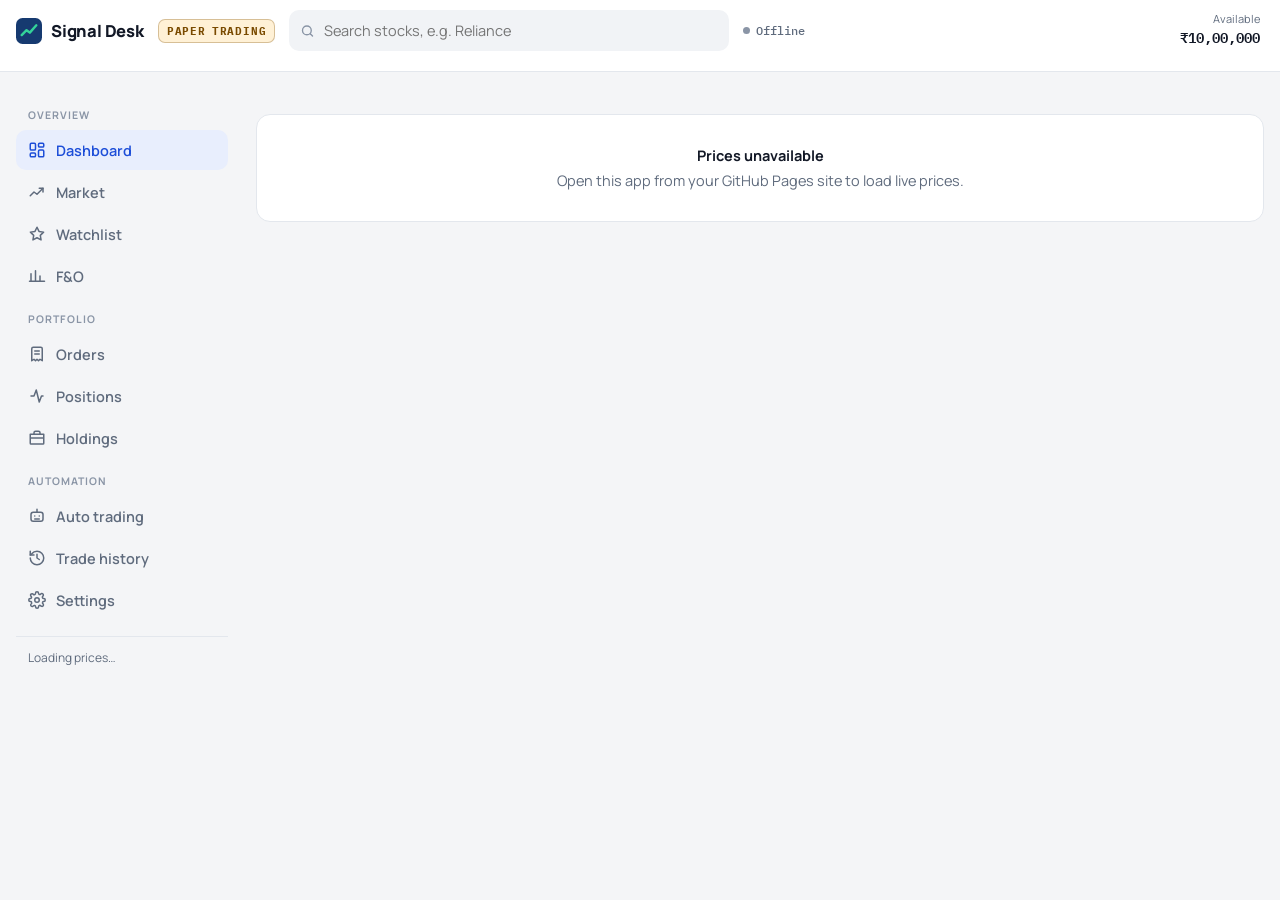
==== commit fdd6a0b9: "Light theme only for the trading app and signals dashboard - Remove dark palette and theme switch; o" ====
--- a/docs/trade/index.html
+++ b/docs/trade/index.html
@@ -3,6 +3,7 @@
 <head>
 <meta charset="utf-8">
 <meta name="viewport" content="width=device-width, initial-scale=1, viewport-fit=cover">
+<meta name="color-scheme" content="light">
 <title>Signal Desk Trade</title>
 <meta name="robots" content="noindex, nofollow">
 <meta name="description" content="Signal Desk paper trading: stocks and F&O on live NSE prices with virtual money.">
--- a/docs/trade/styles.css
+++ b/docs/trade/styles.css
@@ -8,20 +8,8 @@
   --warn:#9a5b00; --warn-soft:#fff3dc; --paper:#7a4b00; --paper-soft:#fff1d6;
   --shadow-sm:0 1px 2px rgba(16,24,40,.05); --shadow:0 1px 2px rgba(16,24,40,.06),0 10px 28px rgba(16,24,40,.08);
   --sans:"Manrope",system-ui,-apple-system,"Segoe UI",Roboto,sans-serif; --mono:"IBM Plex Mono",ui-monospace,SFMono-Regular,Menlo,monospace;
-  --r:14px; --r-sm:10px;
+  --r:14px; --r-sm:10px; color-scheme:light;
 }
-@media (prefers-color-scheme: dark){:root:not([data-theme="light"]){
-  --bg:#0b0f15; --surface:#131921; --surface2:#1a212b; --surface3:#222a35; --ink:#e8ecf2; --ink2:#c3cad5; --muted:#98a2b2; --faint:#6d7787;
-  --line:#242c38; --line2:#303a48; --accent:#7ea4ff; --accent-ink:#0b0f15; --accent-soft:#1a2440;
-  --up:#35d394; --up-strong:#35d394; --up-soft:rgba(53,211,148,.12); --down:#ff6b74; --down-soft:rgba(255,107,116,.12);
-  --warn:#f3b64e; --warn-soft:rgba(243,182,78,.12); --paper:#f3b64e; --paper-soft:rgba(243,182,78,.13);
-  --shadow-sm:0 1px 2px rgba(0,0,0,.3); --shadow:0 1px 2px rgba(0,0,0,.3),0 12px 30px rgba(0,0,0,.35); color-scheme:dark}}
-:root[data-theme="dark"]{
-  --bg:#0b0f15; --surface:#131921; --surface2:#1a212b; --surface3:#222a35; --ink:#e8ecf2; --ink2:#c3cad5; --muted:#98a2b2; --faint:#6d7787;
-  --line:#242c38; --line2:#303a48; --accent:#7ea4ff; --accent-ink:#0b0f15; --accent-soft:#1a2440;
-  --up:#35d394; --up-strong:#35d394; --up-soft:rgba(53,211,148,.12); --down:#ff6b74; --down-soft:rgba(255,107,116,.12);
-  --warn:#f3b64e; --warn-soft:rgba(243,182,78,.12); --paper:#f3b64e; --paper-soft:rgba(243,182,78,.13);
-  --shadow-sm:0 1px 2px rgba(0,0,0,.3); --shadow:0 1px 2px rgba(0,0,0,.3),0 12px 30px rgba(0,0,0,.35); color-scheme:dark}
 *{box-sizing:border-box}
 html,body{margin:0;background:var(--bg);color:var(--ink);font-family:var(--sans);font-size:14.5px;line-height:1.45;-webkit-font-smoothing:antialiased}
 button,input,select{font:inherit;color:inherit}
